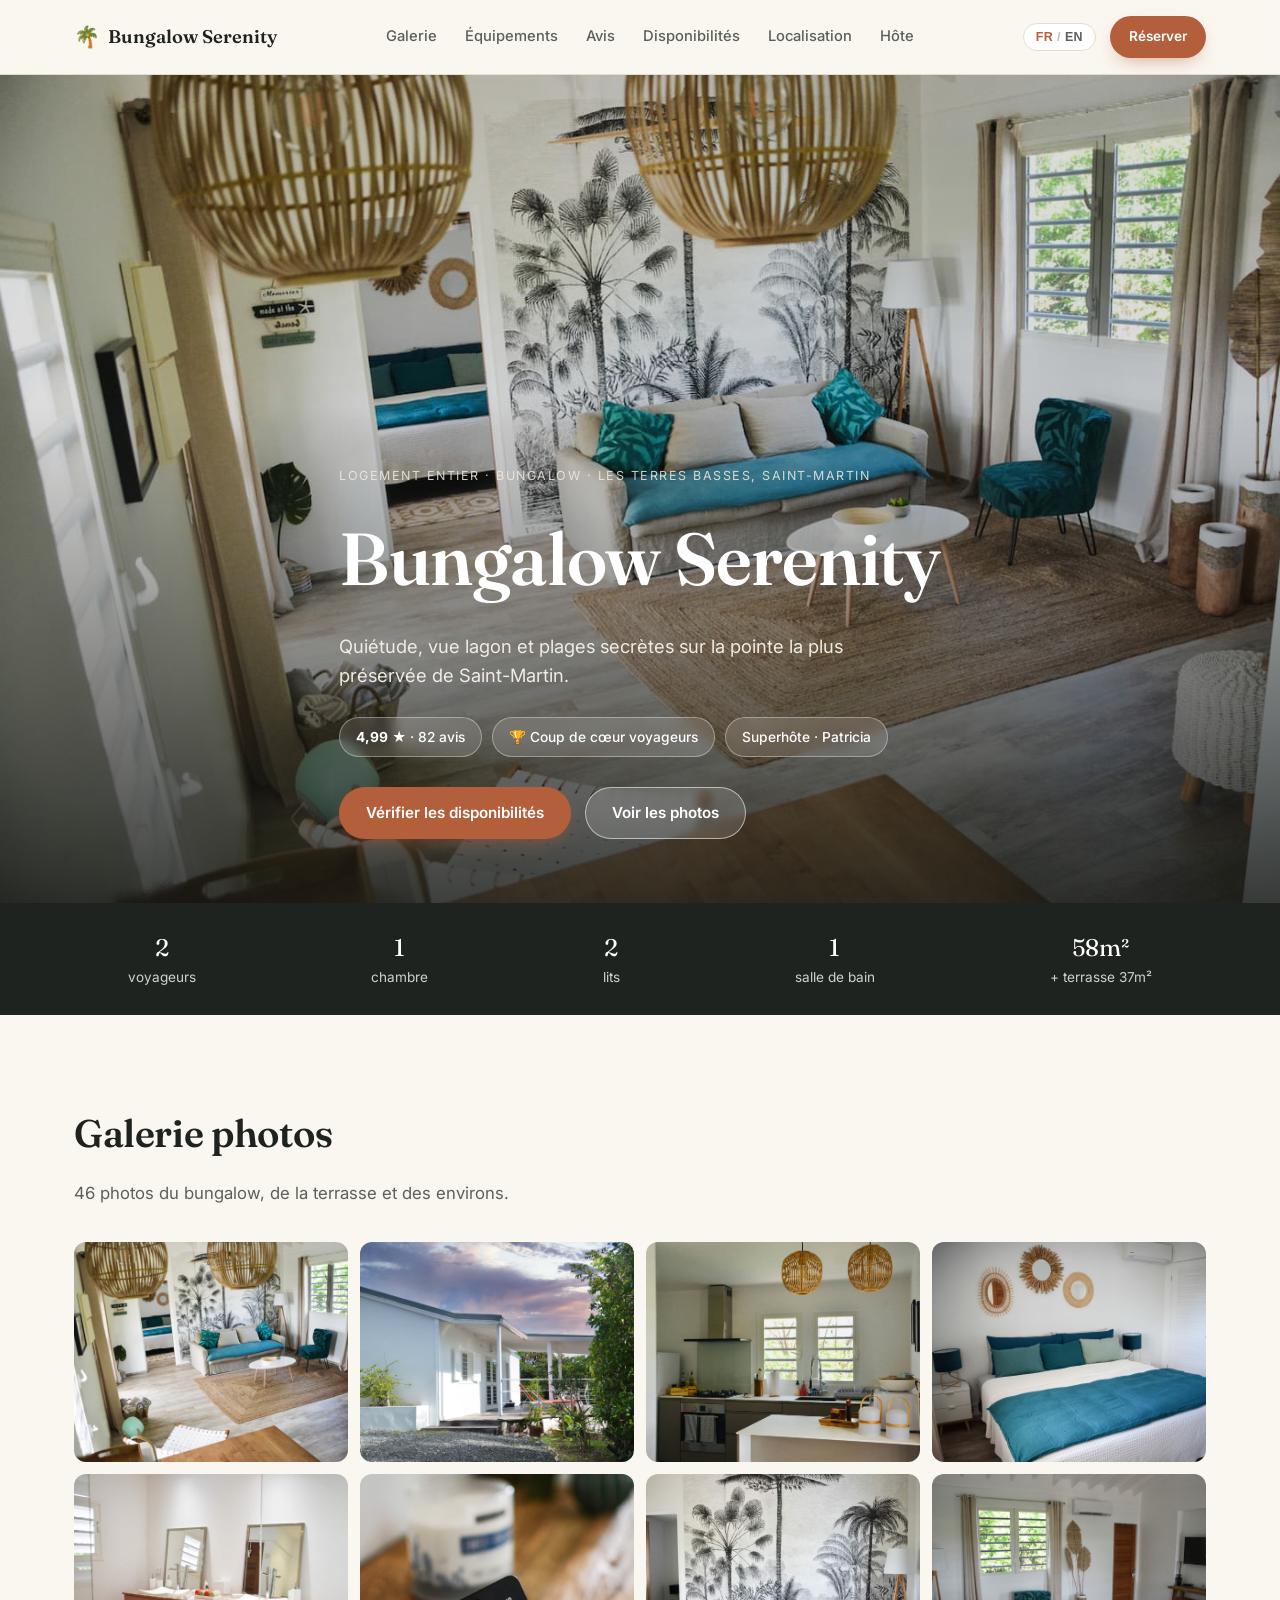
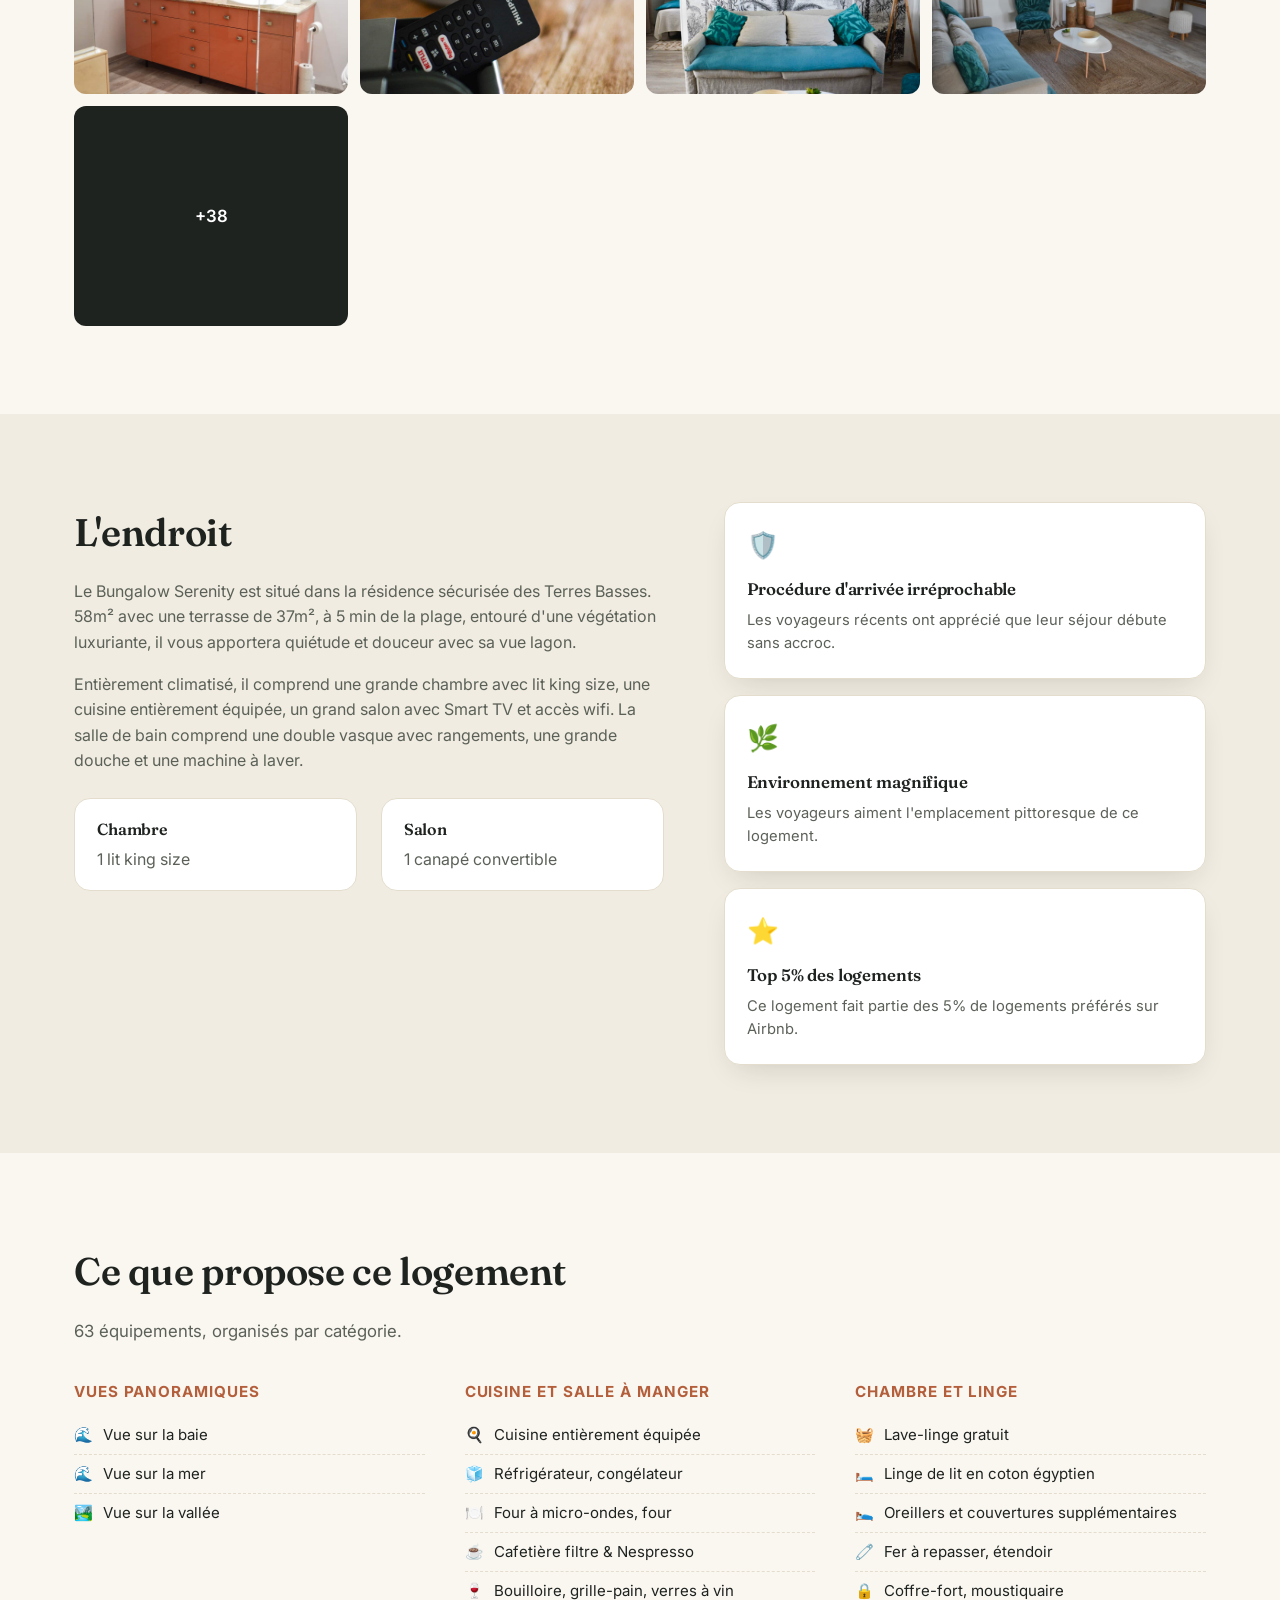
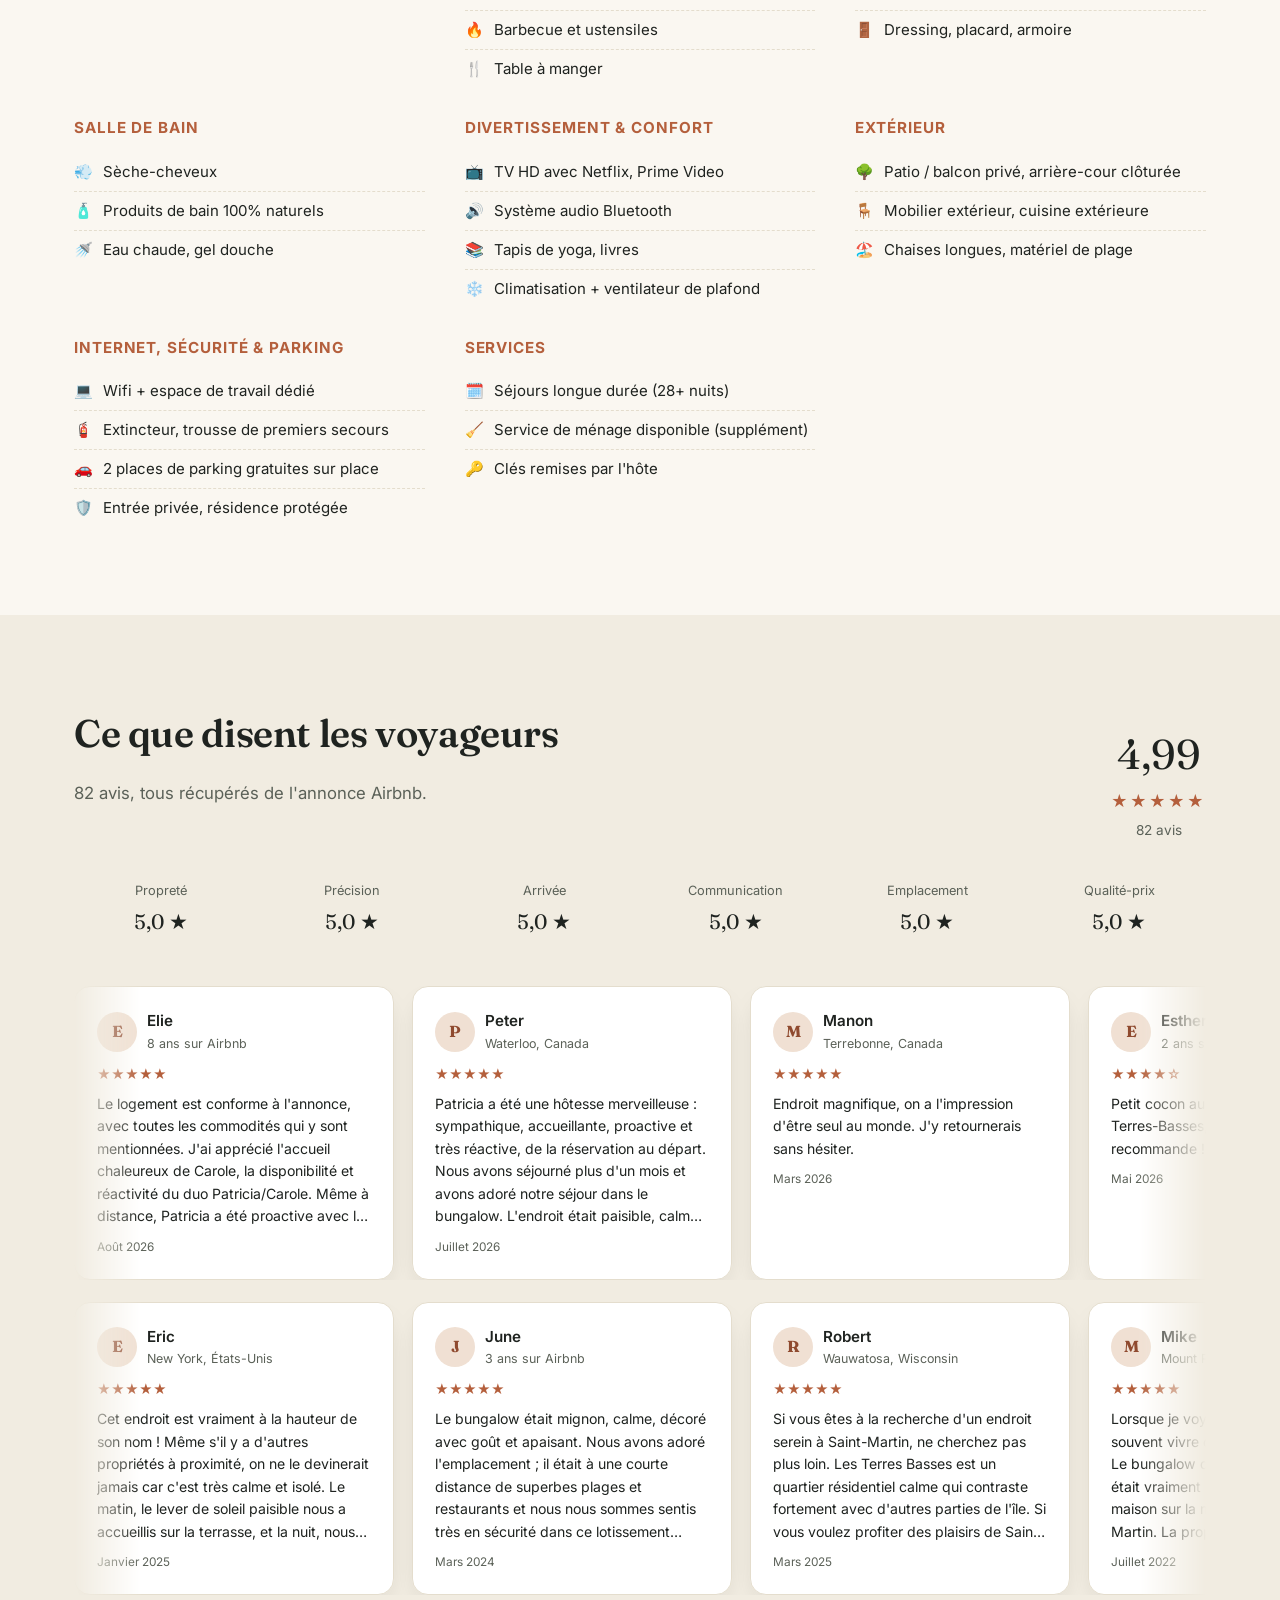
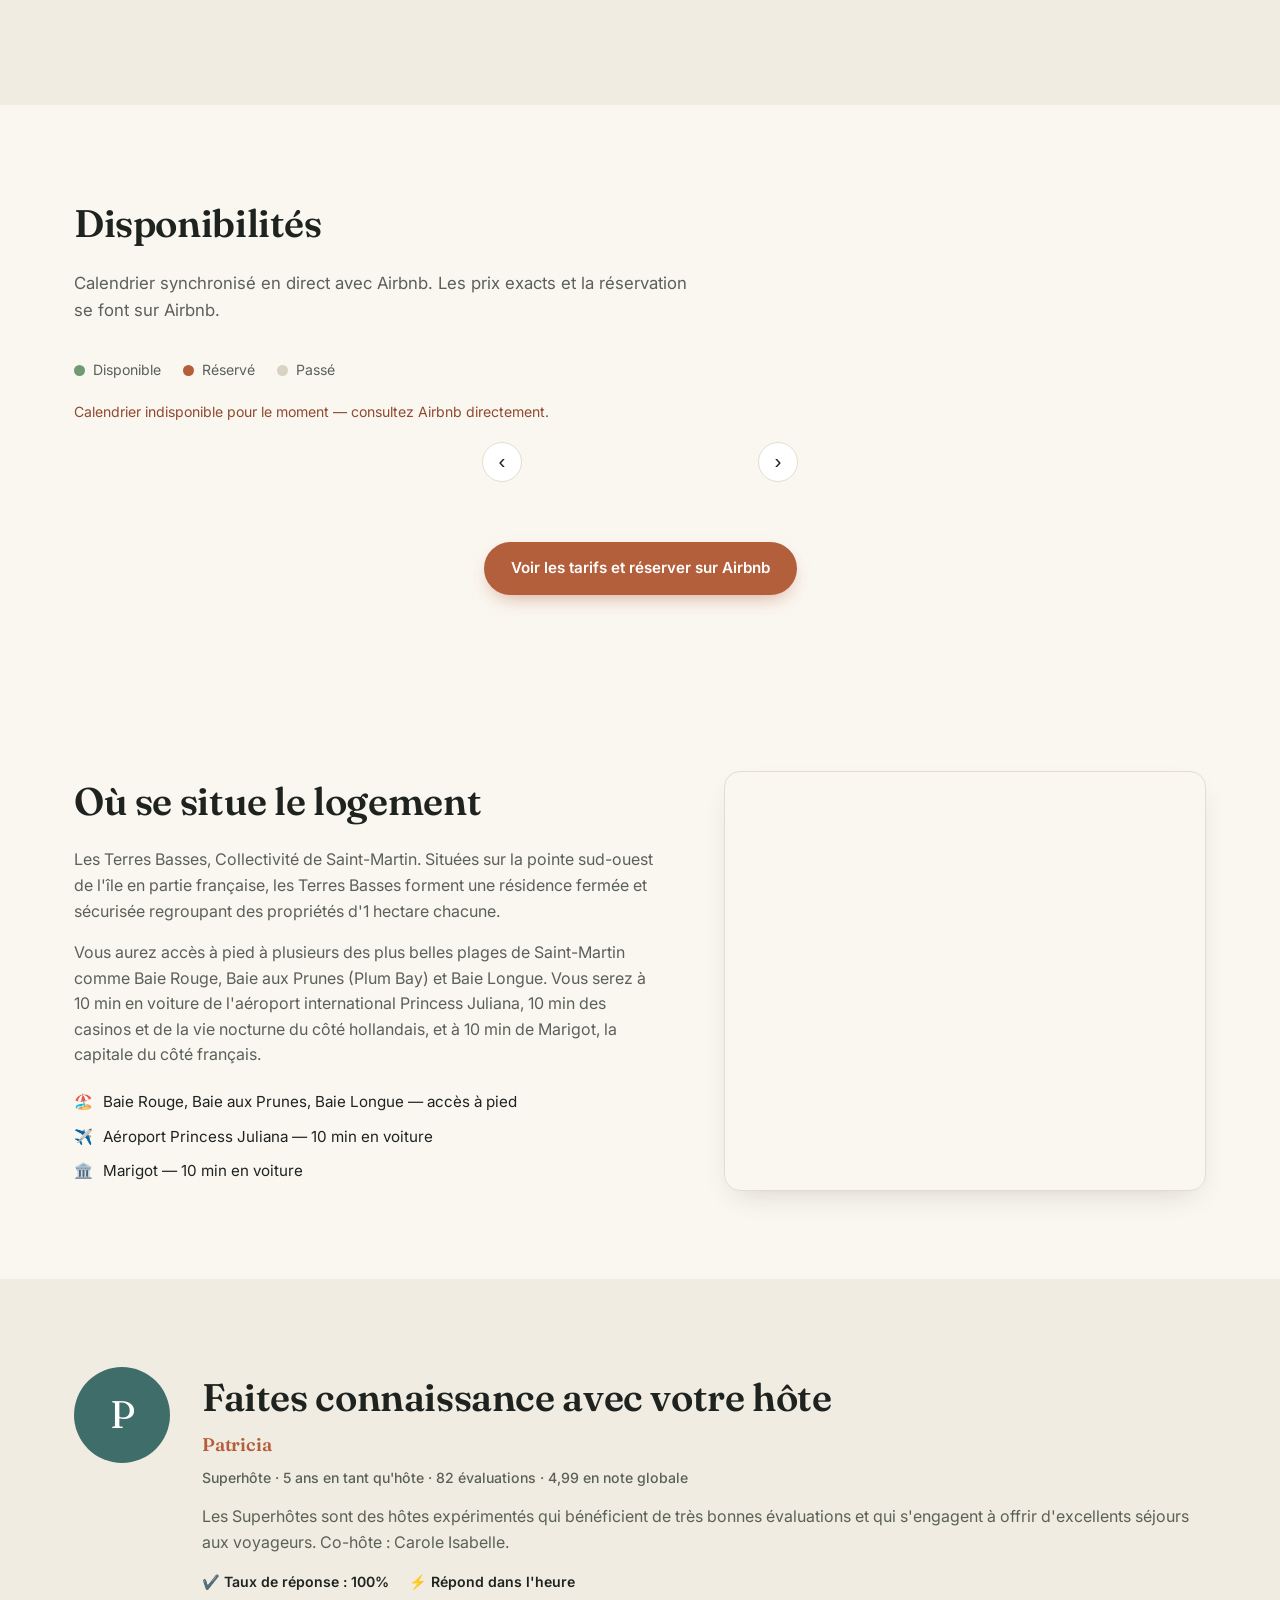
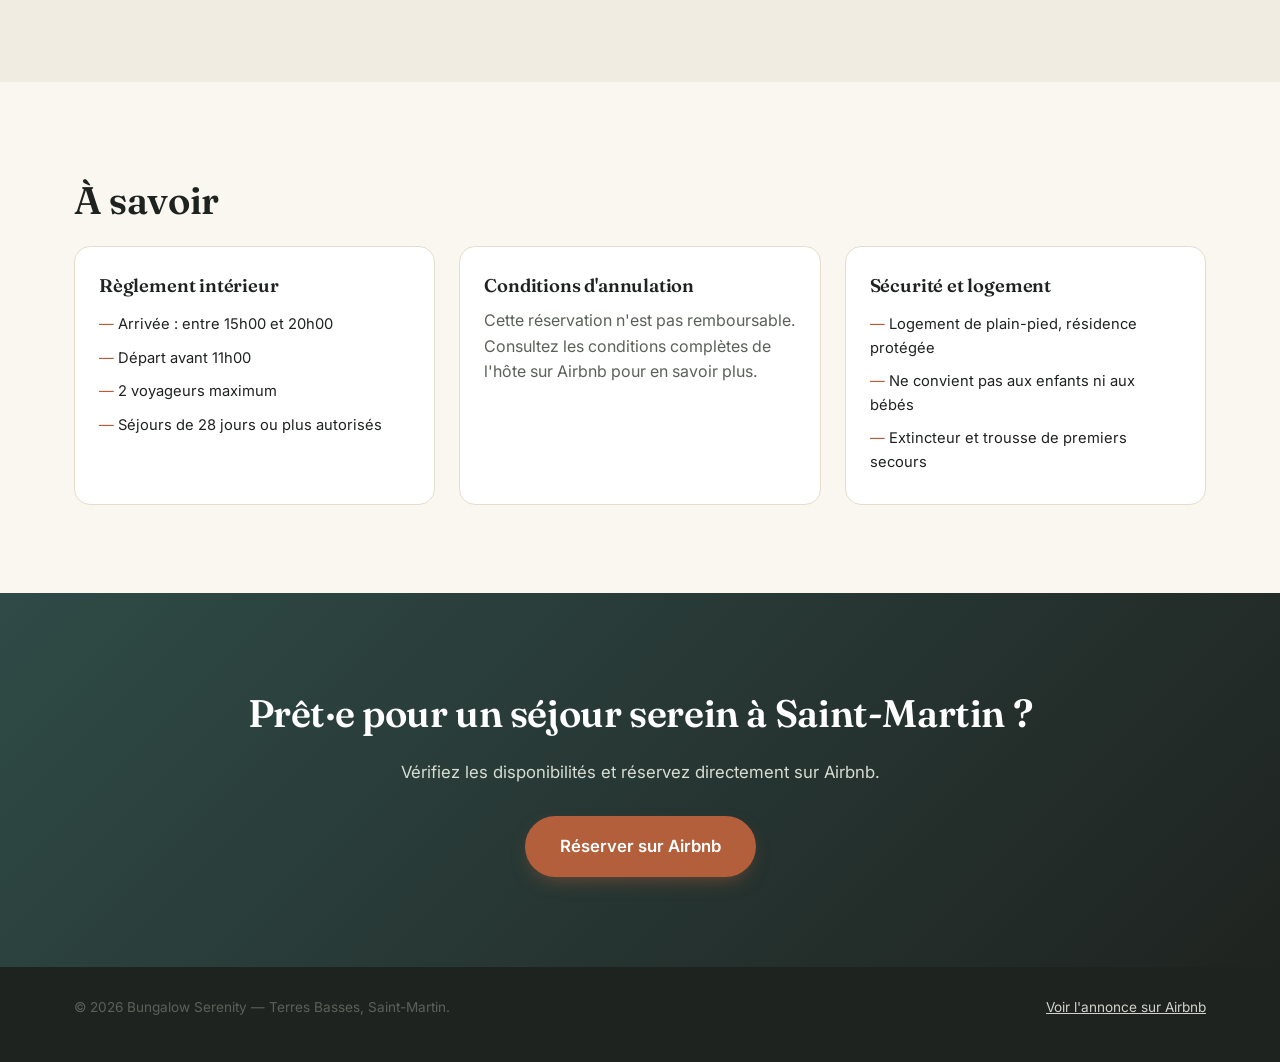
==== index.html @ e5f1e074 "Add files via upload" ====
<!DOCTYPE html>
<html lang="fr">
<head>
<meta charset="UTF-8">
<meta name="viewport" content="width=device-width, initial-scale=1.0">
<title>Bungalow Serenity — Terres Basses, Saint-Martin</title>
<meta name="description" content="Bungalow Serenity : location de vacances à Terres Basses, Saint-Martin. Note 4,99/5 sur 82 avis, Superhôte Airbnb.">
<link rel="icon" href="data:image/svg+xml,<svg xmlns=%22http://www.w3.org/2000/svg%22 viewBox=%220 0 100 100%22><text y=%22.9em%22 font-size=%2290%22>🌴</text></svg>">
<link rel="preconnect" href="https://fonts.googleapis.com">
<link rel="preconnect" href="https://fonts.gstatic.com" crossorigin>
<link href="https://fonts.googleapis.com/css2?family=Fraunces:opsz,wght@9..144,500;9..144,600&family=Inter:wght@400;500;600;700&display=swap" rel="stylesheet">
<link rel="stylesheet" href="https://unpkg.com/leaflet@1.9.4/dist/leaflet.css">
<link rel="stylesheet" href="css/style.css">
</head>
<body>

<header class="site-header" id="top">
  <div class="container header-inner">
    <a href="#top" class="brand">
      <span class="brand-mark">🌴</span>
      <span class="brand-name">Bungalow Serenity</span>
    </a>
    <nav class="main-nav" id="main-nav">
      <a href="#galerie" data-fr="Galerie" data-en="Gallery">Galerie</a>
      <a href="#equipements" data-fr="Équipements" data-en="Amenities">Équipements</a>
      <a href="#avis" data-fr="Avis" data-en="Reviews">Avis</a>
      <a href="#disponibilites" data-fr="Disponibilités" data-en="Availability">Disponibilités</a>
      <a href="#localisation" data-fr="Localisation" data-en="Location">Localisation</a>
      <a href="#hote" data-fr="Hôte" data-en="Host">Hôte</a>
    </nav>
    <div class="header-actions">
      <button id="lang-toggle" class="lang-toggle" aria-label="Switch language" type="button">
        <span class="lang-fr active">FR</span><span class="lang-sep">/</span><span class="lang-en">EN</span>
      </button>
      <a class="btn btn-primary btn-small" id="cta-header" href="#" target="_blank" rel="noopener" data-fr="Réserver" data-en="Book now">Réserver</a>
      <button class="nav-toggle" id="nav-toggle" aria-label="Menu" type="button">
        <span></span><span></span><span></span>
      </button>
    </div>
  </div>
</header>

<main>

  <!-- HERO -->
  <section class="hero">
    <div class="hero-media" id="hero-media"></div>
    <div class="hero-overlay"></div>
    <div class="container hero-content">
      <p class="eyebrow" data-fr="Logement entier · Bungalow · Les Terres Basses, Saint-Martin" data-en="Entire home · Bungalow · Terres Basses, Saint-Martin">Logement entier · Bungalow · Les Terres Basses, Saint-Martin</p>
      <h1 data-fr="Bungalow Serenity" data-en="Bungalow Serenity">Bungalow Serenity</h1>
      <p class="hero-sub" data-fr="Quiétude, vue lagon et plages secrètes sur la pointe la plus préservée de Saint-Martin." data-en="Quiet, lagoon views and secret beaches on the most unspoiled tip of Saint-Martin.">Quiétude, vue lagon et plages secrètes sur la pointe la plus préservée de Saint-Martin.</p>
      <div class="hero-badges">
        <span class="badge"><strong>4,99</strong> ★ <span data-fr="· 82 avis" data-en="· 82 reviews">· 82 avis</span></span>
        <span class="badge" data-fr="🏆 Coup de cœur voyageurs" data-en="🏆 Guest favorite">🏆 Coup de cœur voyageurs</span>
        <span class="badge" data-fr="Superhôte · Patricia" data-en="Superhost · Patricia">Superhôte · Patricia</span>
      </div>
      <div class="hero-cta">
        <a class="btn btn-primary" id="cta-hero" href="#" target="_blank" rel="noopener" data-fr="Vérifier les disponibilités" data-en="Check availability">Vérifier les disponibilités</a>
        <a class="btn btn-ghost" href="#galerie" data-fr="Voir les photos" data-en="View photos">Voir les photos</a>
      </div>
    </div>
  </section>

  <!-- STATS STRIP -->
  <section class="stats-strip">
    <div class="container stats-inner">
      <div class="stat"><span class="stat-num">2</span><span data-fr="voyageurs" data-en="guests">voyageurs</span></div>
      <div class="stat"><span class="stat-num">1</span><span data-fr="chambre" data-en="bedroom">chambre</span></div>
      <div class="stat"><span class="stat-num">2</span><span data-fr="lits" data-en="beds">lits</span></div>
      <div class="stat"><span class="stat-num">1</span><span data-fr="salle de bain" data-en="bathroom">salle de bain</span></div>
      <div class="stat"><span class="stat-num">58m²</span><span data-fr="+ terrasse 37m²" data-en="+ 37m² terrace">+ terrasse 37m²</span></div>
    </div>
  </section>

  <!-- GALLERY -->
  <section class="section" id="galerie">
    <div class="container">
      <h2 data-fr="Galerie photos" data-en="Photo gallery">Galerie photos</h2>
      <p class="section-lead" data-fr="46 photos du bungalow, de la terrasse et des environs." data-en="46 photos of the bungalow, the terrace and the surroundings.">46 photos du bungalow, de la terrasse et des environs.</p>
      <div class="gallery-grid" id="gallery-grid"></div>
    </div>
  </section>

  <!-- DESCRIPTION -->
  <section class="section section-alt" id="description">
    <div class="container two-col">
      <div>
        <h2 data-fr="L'endroit" data-en="The space">L'endroit</h2>
        <p data-fr="Le Bungalow Serenity est situé dans la résidence sécurisée des Terres Basses. 58m² avec une terrasse de 37m², à 5 min de la plage, entouré d'une végétation luxuriante, il vous apportera quiétude et douceur avec sa vue lagon."
           data-en="Bungalow Serenity is located within the secure Terres Basses residence. At 58m² with a 37m² terrace, just 5 minutes from the beach and surrounded by lush greenery, it offers peace and softness with its lagoon view.">
          Le Bungalow Serenity est situé dans la résidence sécurisée des Terres Basses. 58m² avec une terrasse de 37m², à 5 min de la plage, entouré d'une végétation luxuriante, il vous apportera quiétude et douceur avec sa vue lagon.
        </p>
        <p data-fr="Entièrement climatisé, il comprend une grande chambre avec lit king size, une cuisine entièrement équipée, un grand salon avec Smart TV et accès wifi. La salle de bain comprend une double vasque avec rangements, une grande douche et une machine à laver."
           data-en="Fully air-conditioned, it includes a large bedroom with a king-size bed, a fully equipped kitchen, and a large living room with a Smart TV and wifi. The bathroom features a double vanity with storage, a large shower and a washing machine.">
          Entièrement climatisé, il comprend une grande chambre avec lit king size, une cuisine entièrement équipée, un grand salon avec Smart TV et accès wifi. La salle de bain comprend une double vasque avec rangements, une grande douche et une machine à laver.
        </p>
        <div class="sleep-blocks">
          <div class="sleep-block">
            <h3 data-fr="Chambre" data-en="Bedroom">Chambre</h3>
            <p data-fr="1 lit king size" data-en="1 king-size bed">1 lit king size</p>
          </div>
          <div class="sleep-block">
            <h3 data-fr="Salon" data-en="Living room">Salon</h3>
            <p data-fr="1 canapé convertible" data-en="1 sofa bed">1 canapé convertible</p>
          </div>
        </div>
      </div>
      <div class="highlight-cards">
        <div class="highlight-card">
          <span class="hc-icon">🛡️</span>
          <h3 data-fr="Procédure d'arrivée irréprochable" data-en="Flawless check-in">Procédure d'arrivée irréprochable</h3>
          <p data-fr="Les voyageurs récents ont apprécié que leur séjour débute sans accroc." data-en="Recent guests loved starting their stay without a hitch.">Les voyageurs récents ont apprécié que leur séjour débute sans accroc.</p>
        </div>
        <div class="highlight-card">
          <span class="hc-icon">🌿</span>
          <h3 data-fr="Environnement magnifique" data-en="Beautiful surroundings">Environnement magnifique</h3>
          <p data-fr="Les voyageurs aiment l'emplacement pittoresque de ce logement." data-en="Guests love the picturesque location of this home.">Les voyageurs aiment l'emplacement pittoresque de ce logement.</p>
        </div>
        <div class="highlight-card">
          <span class="hc-icon">⭐</span>
          <h3 data-fr="Top 5% des logements" data-en="Top 5% of homes">Top 5% des logements</h3>
          <p data-fr="Ce logement fait partie des 5% de logements préférés sur Airbnb." data-en="This home is in the top 5% of most-loved homes on Airbnb.">Ce logement fait partie des 5% de logements préférés sur Airbnb.</p>
        </div>
      </div>
    </div>
  </section>

  <!-- AMENITIES -->
  <section class="section" id="equipements">
    <div class="container">
      <h2 data-fr="Ce que propose ce logement" data-en="What this place offers">Ce que propose ce logement</h2>
      <p class="section-lead" data-fr="63 équipements, organisés par catégorie." data-en="63 amenities, organized by category.">63 équipements, organisés par catégorie.</p>
      <div class="amenities-grid" id="amenities-grid"></div>
    </div>
  </section>

  <!-- REVIEWS -->
  <section class="section section-alt" id="avis">
    <div class="container">
      <div class="reviews-heading">
        <div>
          <h2><span data-fr="Ce que disent les voyageurs" data-en="What guests are saying">Ce que disent les voyageurs</span></h2>
          <p class="section-lead" data-fr="82 avis, tous récupérés de l'annonce Airbnb." data-en="82 reviews, all pulled from the Airbnb listing.">82 avis, tous récupérés de l'annonce Airbnb.</p>
        </div>
        <div class="rating-summary">
          <span class="rating-big">4,99</span>
          <div class="rating-stars">★★★★★</div>
          <span class="rating-count" data-fr="82 avis" data-en="82 reviews">82 avis</span>
        </div>
      </div>

      <div class="rating-bars" id="rating-bars"></div>

      <div class="reviews-marquee-wrap">
        <div class="reviews-marquee" id="reviews-track-1"></div>
      </div>
      <div class="reviews-marquee-wrap reverse">
        <div class="reviews-marquee" id="reviews-track-2"></div>
      </div>
    </div>
  </section>

  <!-- AVAILABILITY -->
  <section class="section" id="disponibilites">
    <div class="container">
      <h2 data-fr="Disponibilités" data-en="Availability">Disponibilités</h2>
      <p class="section-lead" data-fr="Calendrier synchronisé en direct avec Airbnb. Les prix exacts et la réservation se font sur Airbnb." data-en="Calendar synced live with Airbnb. Exact pricing and booking happen on Airbnb.">Calendrier synchronisé en direct avec Airbnb. Les prix exacts et la réservation se font sur Airbnb.</p>
      <div class="calendar-legend">
        <span><i class="dot dot-free"></i><span data-fr="Disponible" data-en="Available">Disponible</span></span>
        <span><i class="dot dot-busy"></i><span data-fr="Réservé" data-en="Booked">Réservé</span></span>
        <span><i class="dot dot-past"></i><span data-fr="Passé" data-en="Past">Passé</span></span>
      </div>
      <div id="calendar-status" class="calendar-status" data-fr="Chargement du calendrier…" data-en="Loading calendar…">Chargement du calendrier…</div>
      <div class="calendar-nav">
        <button type="button" id="cal-prev" class="cal-nav-btn" aria-label="Previous months">&#8249;</button>
        <span id="cal-range-label" class="cal-range-label"></span>
        <button type="button" id="cal-next" class="cal-nav-btn" aria-label="Next months">&#8250;</button>
      </div>
      <div class="calendar-grid" id="calendar-grid"></div>
      <div class="calendar-cta">
        <a class="btn btn-primary" id="cta-calendar" href="#" target="_blank" rel="noopener" data-fr="Voir les tarifs et réserver sur Airbnb" data-en="See rates and book on Airbnb">Voir les tarifs et réserver sur Airbnb</a>
      </div>
    </div>
  </section>

  <!-- LOCATION -->
  <section class="section" id="localisation">
    <div class="container two-col">
      <div>
        <h2 data-fr="Où se situe le logement" data-en="Where you'll be">Où se situe le logement</h2>
        <p data-fr="Les Terres Basses, Collectivité de Saint-Martin. Situées sur la pointe sud-ouest de l'île en partie française, les Terres Basses forment une résidence fermée et sécurisée regroupant des propriétés d'1 hectare chacune."
           data-en="Terres Basses, Collectivité de Saint-Martin. Located on the south-western tip of the French side of the island, Terres Basses is a gated, secure residential area with properties spanning roughly 1 hectare each.">
          Les Terres Basses, Collectivité de Saint-Martin. Situées sur la pointe sud-ouest de l'île en partie française, les Terres Basses forment une résidence fermée et sécurisée regroupant des propriétés d'1 hectare chacune.
        </p>
        <p data-fr="Vous aurez accès à pied à plusieurs des plus belles plages de Saint-Martin comme Baie Rouge, Baie aux Prunes (Plum Bay) et Baie Longue. Vous serez à 10 min en voiture de l'aéroport international Princess Juliana, 10 min des casinos et de la vie nocturne du côté hollandais, et à 10 min de Marigot, la capitale du côté français."
           data-en="You'll have walking access to several of Saint-Martin's most beautiful beaches, such as Baie Rouge, Baie aux Prunes (Plum Bay) and Baie Longue. You'll be a 10-minute drive from Princess Juliana International Airport, 10 minutes from the casinos and nightlife on the Dutch side, and 10 minutes from Marigot, the capital of the French side.">
          Vous aurez accès à pied à plusieurs des plus belles plages de Saint-Martin comme Baie Rouge, Baie aux Prunes (Plum Bay) et Baie Longue. Vous serez à 10 min en voiture de l'aéroport international Princess Juliana, 10 min des casinos et de la vie nocturne du côté hollandais, et à 10 min de Marigot, la capitale du côté français.
        </p>
        <ul class="location-list">
          <li>🏖️ <span data-fr="Baie Rouge, Baie aux Prunes, Baie Longue — accès à pied" data-en="Baie Rouge, Baie aux Prunes, Baie Longue — walking access">Baie Rouge, Baie aux Prunes, Baie Longue — accès à pied</span></li>
          <li>✈️ <span data-fr="Aéroport Princess Juliana — 10 min en voiture" data-en="Princess Juliana Airport — 10 min drive">Aéroport Princess Juliana — 10 min en voiture</span></li>
          <li>🏛️ <span data-fr="Marigot — 10 min en voiture" data-en="Marigot — 10 min drive">Marigot — 10 min en voiture</span></li>
        </ul>
      </div>
      <div id="map" class="map-box"></div>
    </div>
  </section>

  <!-- HOST -->
  <section class="section section-alt" id="hote">
    <div class="container host-inner">
      <div class="host-avatar">P</div>
      <div>
        <h2 data-fr="Faites connaissance avec votre hôte" data-en="Meet your host">Faites connaissance avec votre hôte</h2>
        <h3>Patricia</h3>
        <p class="host-tags" data-fr="Superhôte · 5 ans en tant qu'hôte · 82 évaluations · 4,99 en note globale" data-en="Superhost · 5 years hosting · 82 reviews · 4.99 overall rating">Superhôte · 5 ans en tant qu'hôte · 82 évaluations · 4,99 en note globale</p>
        <p data-fr="Les Superhôtes sont des hôtes expérimentés qui bénéficient de très bonnes évaluations et qui s'engagent à offrir d'excellents séjours aux voyageurs. Co-hôte : Carole Isabelle."
           data-en="Superhosts are experienced hosts with great reviews who are committed to providing excellent stays for guests. Co-host: Carole Isabelle.">
          Les Superhôtes sont des hôtes expérimentés qui bénéficient de très bonnes évaluations et qui s'engagent à offrir d'excellents séjours aux voyageurs. Co-hôte : Carole Isabelle.
        </p>
        <div class="host-meta">
          <span data-fr="✔️ Taux de réponse : 100%" data-en="✔️ Response rate: 100%">✔️ Taux de réponse : 100%</span>
          <span data-fr="⚡ Répond dans l'heure" data-en="⚡ Responds within an hour">⚡ Répond dans l'heure</span>
        </div>
      </div>
    </div>
  </section>

  <!-- GOOD TO KNOW -->
  <section class="section" id="infos">
    <div class="container">
      <h2 data-fr="À savoir" data-en="Good to know">À savoir</h2>
      <div class="info-grid">
        <div class="info-card">
          <h3 data-fr="Règlement intérieur" data-en="House rules">Règlement intérieur</h3>
          <ul>
            <li data-fr="Arrivée : entre 15h00 et 20h00" data-en="Check-in: between 3:00 PM and 8:00 PM">Arrivée : entre 15h00 et 20h00</li>
            <li data-fr="Départ avant 11h00" data-en="Checkout before 11:00 AM">Départ avant 11h00</li>
            <li data-fr="2 voyageurs maximum" data-en="2 guests maximum">2 voyageurs maximum</li>
            <li data-fr="Séjours de 28 jours ou plus autorisés" data-en="Stays of 28+ nights allowed">Séjours de 28 jours ou plus autorisés</li>
          </ul>
        </div>
        <div class="info-card">
          <h3 data-fr="Conditions d'annulation" data-en="Cancellation policy">Conditions d'annulation</h3>
          <p data-fr="Cette réservation n'est pas remboursable. Consultez les conditions complètes de l'hôte sur Airbnb pour en savoir plus." data-en="This reservation is non-refundable. Check the host's full policy on Airbnb for details.">Cette réservation n'est pas remboursable. Consultez les conditions complètes de l'hôte sur Airbnb pour en savoir plus.</p>
        </div>
        <div class="info-card">
          <h3 data-fr="Sécurité et logement" data-en="Safety & property">Sécurité et logement</h3>
          <ul>
            <li data-fr="Logement de plain-pied, résidence protégée" data-en="Ground-floor home, gated residence">Logement de plain-pied, résidence protégée</li>
            <li data-fr="Ne convient pas aux enfants ni aux bébés" data-en="Not suitable for children or infants">Ne convient pas aux enfants ni aux bébés</li>
            <li data-fr="Extincteur et trousse de premiers secours" data-en="Fire extinguisher and first aid kit">Extincteur et trousse de premiers secours</li>
          </ul>
        </div>
      </div>
    </div>
  </section>

  <!-- FINAL CTA -->
  <section class="final-cta">
    <div class="container final-cta-inner">
      <h2 data-fr="Prêt·e pour un séjour serein à Saint-Martin ?" data-en="Ready for a serene stay in Saint-Martin?">Prêt·e pour un séjour serein à Saint-Martin ?</h2>
      <p data-fr="Vérifiez les disponibilités et réservez directement sur Airbnb." data-en="Check availability and book directly on Airbnb.">Vérifiez les disponibilités et réservez directement sur Airbnb.</p>
      <a class="btn btn-primary btn-large" id="cta-final" href="#" target="_blank" rel="noopener" data-fr="Réserver sur Airbnb" data-en="Book on Airbnb">Réserver sur Airbnb</a>
    </div>
  </section>

</main>

<footer class="site-footer">
  <div class="container footer-inner">
    <p>&copy; <span id="year"></span> Bungalow Serenity — Terres Basses, Saint-Martin.</p>
    <a href="#" id="cta-footer" target="_blank" rel="noopener" data-fr="Voir l'annonce sur Airbnb" data-en="View listing on Airbnb">Voir l'annonce sur Airbnb</a>
  </div>
</footer>

<!-- LIGHTBOX -->
<div class="lightbox" id="lightbox">
  <button class="lightbox-close" id="lightbox-close" aria-label="Close">&times;</button>
  <button class="lightbox-nav prev" id="lightbox-prev" aria-label="Previous">&#8249;</button>
  <img src="" alt="" id="lightbox-img">
  <button class="lightbox-nav next" id="lightbox-next" aria-label="Next">&#8250;</button>
  <div class="lightbox-count" id="lightbox-count"></div>
</div>

<script src="https://unpkg.com/leaflet@1.9.4/dist/leaflet.js"></script>
<script src="js/reviews.js"></script>
<script src="js/script.js"></script>
<script src="js/availability.js"></script>
</body>
</html>
---- css/style.css ----
:root {
  --ink: #1f2320;
  --ink-soft: #5b6158;
  --paper: #faf7f1;
  --paper-alt: #f1ece1;
  --line: #e4ddcd;
  --accent: #b45f3c;
  --accent-dark: #8f4a2f;
  --accent-soft: #f0e0d3;
  --lagoon: #3f6e6a;
  --star: #b45f3c;
  --radius: 16px;
  --shadow: 0 12px 30px -12px rgba(31, 35, 32, 0.18);
  --font-display: "Fraunces", Georgia, serif;
  --font-body: "Inter", -apple-system, BlinkMacSystemFont, sans-serif;
}

* { box-sizing: border-box; }
html { scroll-behavior: smooth; }
body {
  margin: 0;
  font-family: var(--font-body);
  color: var(--ink);
  background: var(--paper);
  line-height: 1.6;
  -webkit-font-smoothing: antialiased;
}
img { max-width: 100%; display: block; }
a { color: inherit; text-decoration: none; }
h1, h2, h3 { font-family: var(--font-display); font-weight: 600; margin: 0 0 0.4em; letter-spacing: -0.01em; }
h2 { font-size: clamp(1.7rem, 3vw, 2.4rem); }
h3 { font-size: 1.15rem; }
p { margin: 0 0 1em; color: var(--ink-soft); }
ul { padding: 0; margin: 0; list-style: none; }

.container { max-width: 1180px; margin: 0 auto; padding: 0 24px; }
.section { padding: 88px 0; }
.section-alt { background: var(--paper-alt); }
.section-lead { font-size: 1.05rem; margin-bottom: 2.2rem; max-width: 620px; }

.btn {
  display: inline-flex; align-items: center; justify-content: center;
  padding: 13px 26px; border-radius: 999px; font-weight: 600; font-size: 0.95rem;
  border: 1px solid transparent; cursor: pointer; transition: transform 0.15s ease, box-shadow 0.15s ease, background 0.15s ease;
  white-space: nowrap;
}
.btn-primary { background: var(--accent); color: #fff; box-shadow: 0 8px 20px -8px rgba(180, 95, 60, 0.6); }
.btn-primary:hover { background: var(--accent-dark); transform: translateY(-1px); }
.btn-ghost { background: rgba(255,255,255,0.15); color: #fff; border-color: rgba(255,255,255,0.55); backdrop-filter: blur(4px); }
.btn-ghost:hover { background: rgba(255,255,255,0.28); }
.btn-small { padding: 9px 18px; font-size: 0.85rem; }
.btn-large { padding: 16px 34px; font-size: 1.05rem; }

/* HEADER */
.site-header {
  position: sticky; top: 0; z-index: 60;
  background: rgba(250, 247, 241, 0.9); backdrop-filter: blur(10px);
  border-bottom: 1px solid var(--line);
}
.header-inner { display: flex; align-items: center; justify-content: space-between; height: 74px; }
.brand { display: flex; align-items: center; gap: 8px; font-family: var(--font-display); font-weight: 600; font-size: 1.15rem; }
.brand-mark { font-size: 1.3rem; }
.main-nav { display: flex; gap: 28px; }
.main-nav a { font-size: 0.92rem; font-weight: 500; color: var(--ink-soft); }
.main-nav a:hover { color: var(--accent); }
.header-actions { display: flex; align-items: center; gap: 14px; }
.lang-toggle {
  border: 1px solid var(--line); background: #fff; border-radius: 999px; padding: 6px 12px;
  font-size: 0.78rem; font-weight: 700; letter-spacing: 0.03em; cursor: pointer; color: var(--ink-soft);
  display: flex; gap: 4px; align-items: center;
}
.lang-toggle .active { color: var(--accent); }
.lang-sep { opacity: 0.4; }
.nav-toggle { display: none; flex-direction: column; gap: 4px; background: none; border: none; cursor: pointer; padding: 6px; }
.nav-toggle span { width: 22px; height: 2px; background: var(--ink); display: block; }

/* HERO */
.hero { position: relative; min-height: 92vh; display: flex; align-items: flex-end; color: #fff; overflow: hidden; }
.hero-media { position: absolute; inset: 0; background-size: cover; background-position: center; transition: opacity 1.2s ease; }
.hero-overlay { position: absolute; inset: 0; background: linear-gradient(180deg, rgba(20,22,18,0.15) 0%, rgba(20,22,18,0.15) 40%, rgba(20,22,18,0.82) 100%); }
.hero-content { position: relative; z-index: 2; padding-bottom: 64px; }
.eyebrow { text-transform: uppercase; letter-spacing: 0.12em; font-size: 0.78rem; color: #f1ece1; opacity: 0.85; margin-bottom: 14px; }
.hero h1 { font-size: clamp(2.6rem, 6vw, 4.6rem); color: #fff; margin-bottom: 14px; }
.hero-sub { font-size: 1.15rem; color: #f1ece1; max-width: 540px; margin-bottom: 26px; }
.hero-badges { display: flex; gap: 10px; flex-wrap: wrap; margin-bottom: 30px; }
.badge {
  background: rgba(255,255,255,0.14); border: 1px solid rgba(255,255,255,0.35); backdrop-filter: blur(6px);
  padding: 8px 16px; border-radius: 999px; font-size: 0.86rem; font-weight: 500;
}
.hero-cta { display: flex; gap: 14px; flex-wrap: wrap; }

/* STATS STRIP */
.stats-strip { background: var(--ink); color: #fff; }
.stats-inner { display: flex; justify-content: space-around; padding: 26px 0; flex-wrap: wrap; gap: 18px; }
.stat { display: flex; flex-direction: column; align-items: center; font-size: 0.85rem; color: #cfd3c9; text-align: center; }
.stat-num { font-family: var(--font-display); font-size: 1.5rem; color: #fff; }

/* TWO COL */
.two-col { display: grid; grid-template-columns: 1.1fr 0.9fr; gap: 60px; align-items: start; }
@media (max-width: 900px) { .two-col { grid-template-columns: 1fr; } }

/* GALLERY */
.gallery-grid {
  display: grid; grid-template-columns: repeat(4, 1fr); gap: 12px;
}
.gallery-grid img {
  width: 100%; height: 220px; object-fit: cover; border-radius: 12px; cursor: pointer;
  transition: transform 0.25s ease, filter 0.25s ease;
}
.gallery-grid img:hover { transform: scale(1.02); filter: brightness(1.05); }
.gallery-grid .g-more {
  width: 100%; height: 220px; border-radius: 12px; background: var(--ink); color: #fff;
  display: flex; align-items: center; justify-content: center; font-weight: 600; cursor: pointer; font-size: 1.05rem;
}
@media (max-width: 900px) { .gallery-grid { grid-template-columns: repeat(2, 1fr); } .gallery-grid img, .gallery-grid .g-more { height: 160px; } }
.gallery-hidden { display: none !important; }

/* SLEEP BLOCKS */
.sleep-blocks { display: flex; gap: 24px; margin-top: 1.5rem; }
.sleep-block { background: #fff; border: 1px solid var(--line); border-radius: var(--radius); padding: 18px 22px; flex: 1; }
.sleep-block h3 { margin-bottom: 4px; font-size: 1rem; }
.sleep-block p { margin: 0; }

/* HIGHLIGHT CARDS */
.highlight-cards { display: flex; flex-direction: column; gap: 16px; }
.highlight-card { background: #fff; border: 1px solid var(--line); border-radius: var(--radius); padding: 22px; box-shadow: var(--shadow); }
.hc-icon { font-size: 1.6rem; }
.highlight-card h3 { margin: 10px 0 6px; font-size: 1.05rem; }
.highlight-card p { margin: 0; font-size: 0.92rem; }

/* AMENITIES */
.amenities-grid { display: grid; grid-template-columns: repeat(3, 1fr); gap: 28px 40px; }
@media (max-width: 900px) { .amenities-grid { grid-template-columns: repeat(2, 1fr); } }
@media (max-width: 600px) { .amenities-grid { grid-template-columns: 1fr; } }
.amenity-cat h3 { font-size: 0.95rem; text-transform: uppercase; letter-spacing: 0.06em; color: var(--accent); font-family: var(--font-body); font-weight: 700; margin-bottom: 12px; }
.amenity-cat ul li { padding: 7px 0; border-bottom: 1px dashed var(--line); font-size: 0.94rem; color: var(--ink); display: flex; gap: 10px; }
.amenity-cat ul li:last-child { border-bottom: none; }
.amenity-cat ul li .a-ico { flex-shrink: 0; }

/* REVIEWS */
.reviews-heading { display: flex; justify-content: space-between; align-items: flex-end; flex-wrap: wrap; gap: 20px; margin-bottom: 8px; }
.rating-summary { text-align: center; }
.rating-big { font-family: var(--font-display); font-size: 2.6rem; display: block; }
.rating-stars { color: var(--star); letter-spacing: 2px; margin: 2px 0; }
.rating-count { font-size: 0.85rem; color: var(--ink-soft); }

.rating-bars { display: grid; grid-template-columns: repeat(6, 1fr); gap: 18px; margin: 2.4rem 0 3rem; }
@media (max-width: 900px) { .rating-bars { grid-template-columns: repeat(3, 1fr); } }
@media (max-width: 560px) { .rating-bars { grid-template-columns: repeat(2, 1fr); } }
.rb-item { text-align: center; }
.rb-label { font-size: 0.8rem; color: var(--ink-soft); display: block; margin-bottom: 4px; }
.rb-score { font-family: var(--font-display); font-size: 1.3rem; }

.reviews-marquee-wrap { overflow: hidden; margin-bottom: 22px; -webkit-mask-image: linear-gradient(90deg, transparent, #000 6%, #000 94%, transparent); mask-image: linear-gradient(90deg, transparent, #000 6%, #000 94%, transparent); }
.reviews-marquee { display: flex; gap: 18px; width: max-content; animation: scroll-left 130s linear infinite; }
.reviews-marquee-wrap.reverse .reviews-marquee { animation: scroll-right 150s linear infinite; }
.reviews-marquee-wrap:hover .reviews-marquee { animation-play-state: paused; }
@keyframes scroll-left { from { transform: translateX(0); } to { transform: translateX(-50%); } }
@keyframes scroll-right { from { transform: translateX(-50%); } to { transform: translateX(0); } }

.review-card {
  background: #fff; border: 1px solid var(--line); border-radius: var(--radius); padding: 22px;
  width: 320px; flex-shrink: 0; box-shadow: var(--shadow); cursor: pointer;
}
.review-card .rc-top { display: flex; align-items: center; gap: 10px; margin-bottom: 10px; }
.review-card .rc-avatar {
  width: 40px; height: 40px; border-radius: 50%; background: var(--accent-soft); color: var(--accent-dark);
  display: flex; align-items: center; justify-content: center; font-weight: 700; font-family: var(--font-display); flex-shrink: 0;
}
.review-card .rc-name { font-weight: 600; font-size: 0.95rem; }
.review-card .rc-meta { font-size: 0.78rem; color: var(--ink-soft); }
.review-card .rc-stars { color: var(--star); font-size: 0.82rem; margin-bottom: 8px; }
.review-card .rc-text {
  font-size: 0.88rem; color: var(--ink); margin: 0;
  display: -webkit-box; -webkit-line-clamp: 6; -webkit-box-orient: vertical; overflow: hidden;
  white-space: pre-line;
}
.review-card.expanded .rc-text { -webkit-line-clamp: unset; overflow: visible; }
.review-card .rc-date { font-size: 0.74rem; color: var(--ink-soft); margin-top: 10px; display: block; }

/* AVAILABILITY CALENDAR */
.calendar-legend { display: flex; gap: 22px; margin-bottom: 20px; flex-wrap: wrap; font-size: 0.88rem; color: var(--ink-soft); }
.calendar-legend span { display: inline-flex; align-items: center; gap: 8px; }
.dot { width: 11px; height: 11px; border-radius: 50%; display: inline-block; }
.dot-free { background: #6f9a72; }
.dot-busy { background: var(--accent); }
.dot-past { background: #d8d2c2; }
.calendar-status { font-size: 0.88rem; color: var(--ink-soft); margin-bottom: 18px; }
.calendar-status.is-error { color: var(--accent-dark); }
.calendar-nav { display: flex; align-items: center; justify-content: center; gap: 18px; margin-bottom: 22px; }
.cal-nav-btn {
  width: 40px; height: 40px; border-radius: 50%; border: 1px solid var(--line); background: #fff;
  color: var(--ink); font-size: 1.3rem; line-height: 1; cursor: pointer; display: flex; align-items: center; justify-content: center;
  transition: background 0.15s ease, border-color 0.15s ease;
}
.cal-nav-btn:hover { background: var(--accent-soft); border-color: var(--accent); }
.cal-nav-btn:disabled { opacity: 0.35; cursor: not-allowed; }
.cal-nav-btn:disabled:hover { background: #fff; border-color: var(--line); }
.cal-range-label { font-weight: 600; font-size: 0.95rem; min-width: 200px; text-align: center; text-transform: capitalize; }
.calendar-grid { display: grid; grid-template-columns: repeat(3, 1fr); gap: 24px; margin-bottom: 2.4rem; }
@media (max-width: 900px) { .calendar-grid { grid-template-columns: repeat(2, 1fr); } }
@media (max-width: 600px) { .calendar-grid { grid-template-columns: 1fr; } }
.cal-month { background: #fff; border: 1px solid var(--line); border-radius: var(--radius); padding: 18px; }
.cal-month h4 { font-family: var(--font-body); font-weight: 700; font-size: 0.95rem; margin: 0 0 12px; text-align: center; text-transform: capitalize; }
.cal-days { display: grid; grid-template-columns: repeat(7, 1fr); gap: 4px; }
.cal-dow { font-size: 0.68rem; text-align: center; color: var(--ink-soft); font-weight: 600; }
.cal-day { aspect-ratio: 1; display: flex; align-items: center; justify-content: center; font-size: 0.72rem; border-radius: 6px; }
.cal-day.free { background: rgba(111, 154, 114, 0.16); color: #3f5c41; }
.cal-day.busy { background: rgba(180, 95, 60, 0.16); color: var(--accent-dark); text-decoration: line-through; opacity: 0.75; }
.cal-day.past { color: #c9c2ae; }
.cal-day.empty { visibility: hidden; }
.calendar-cta { text-align: center; }

/* MAP */
.map-box { width: 100%; height: 420px; border-radius: var(--radius); overflow: hidden; border: 1px solid var(--line); box-shadow: var(--shadow); }
.location-list { margin-top: 1.4rem; display: flex; flex-direction: column; gap: 10px; }
.location-list li { font-size: 0.95rem; color: var(--ink); display: flex; gap: 10px; align-items: baseline; }

/* HOST */
.host-inner { display: flex; gap: 32px; align-items: flex-start; }
.host-avatar {
  width: 96px; height: 96px; border-radius: 50%; background: var(--lagoon); color: #fff;
  display: flex; align-items: center; justify-content: center; font-family: var(--font-display); font-size: 2.4rem; flex-shrink: 0;
}
.host-inner h2 { margin-bottom: 2px; }
.host-inner h3 { color: var(--accent); margin-bottom: 8px; }
.host-tags { font-size: 0.88rem; font-weight: 500; margin-bottom: 14px; }
.host-meta { display: flex; gap: 20px; font-size: 0.88rem; font-weight: 600; flex-wrap: wrap; }
@media (max-width: 700px) { .host-inner { flex-direction: column; align-items: center; text-align: center; } }

/* INFO GRID */
.info-grid { display: grid; grid-template-columns: repeat(3, 1fr); gap: 24px; }
@media (max-width: 900px) { .info-grid { grid-template-columns: 1fr; } }
.info-card { background: #fff; border: 1px solid var(--line); border-radius: var(--radius); padding: 24px; }
.info-card ul li { padding: 5px 0; font-size: 0.92rem; }
.info-card ul li::before { content: "— "; color: var(--accent); }

/* FINAL CTA */
.final-cta { background: linear-gradient(135deg, #2f4b47, #1f2320); color: #fff; padding: 90px 0; text-align: center; }
.final-cta h2 { color: #fff; }
.final-cta p { color: #d8ddd3; margin-bottom: 30px; font-size: 1.05rem; }

/* FOOTER */
.site-footer { background: var(--ink); color: #cfd3c9; padding: 30px 0; }
.footer-inner { display: flex; justify-content: space-between; flex-wrap: wrap; gap: 10px; font-size: 0.85rem; }
.footer-inner a { text-decoration: underline; }
.footer-inner a:hover { color: #fff; }

/* LIGHTBOX */
.lightbox {
  position: fixed; inset: 0; background: rgba(10,10,8,0.94); z-index: 200;
  display: none; align-items: center; justify-content: center;
}
.lightbox.open { display: flex; }
.lightbox img { max-width: 88vw; max-height: 84vh; border-radius: 8px; }
.lightbox-close { position: absolute; top: 22px; right: 28px; background: none; border: none; color: #fff; font-size: 2.2rem; cursor: pointer; line-height: 1; }
.lightbox-nav { position: absolute; top: 50%; transform: translateY(-50%); background: rgba(255,255,255,0.12); border: none; color: #fff; font-size: 2.4rem; width: 54px; height: 54px; border-radius: 50%; cursor: pointer; }
.lightbox-nav:hover { background: rgba(255,255,255,0.24); }
.lightbox-nav.prev { left: 20px; }
.lightbox-nav.next { right: 20px; }
.lightbox-count { position: absolute; bottom: 24px; color: #cfd3c9; font-size: 0.9rem; }

/* RESPONSIVE NAV */
@media (max-width: 860px) {
  .main-nav { position: fixed; top: 74px; left: 0; right: 0; background: var(--paper); flex-direction: column; padding: 16px 24px; gap: 14px; border-bottom: 1px solid var(--line); transform: translateY(-110%); transition: transform 0.25s ease; }
  .main-nav.open { transform: translateY(0); }
  .nav-toggle { display: flex; }
  #cta-header { display: none; }
}

/* LANG VISIBILITY (JS toggles textContent, this is a fallback no-op) */
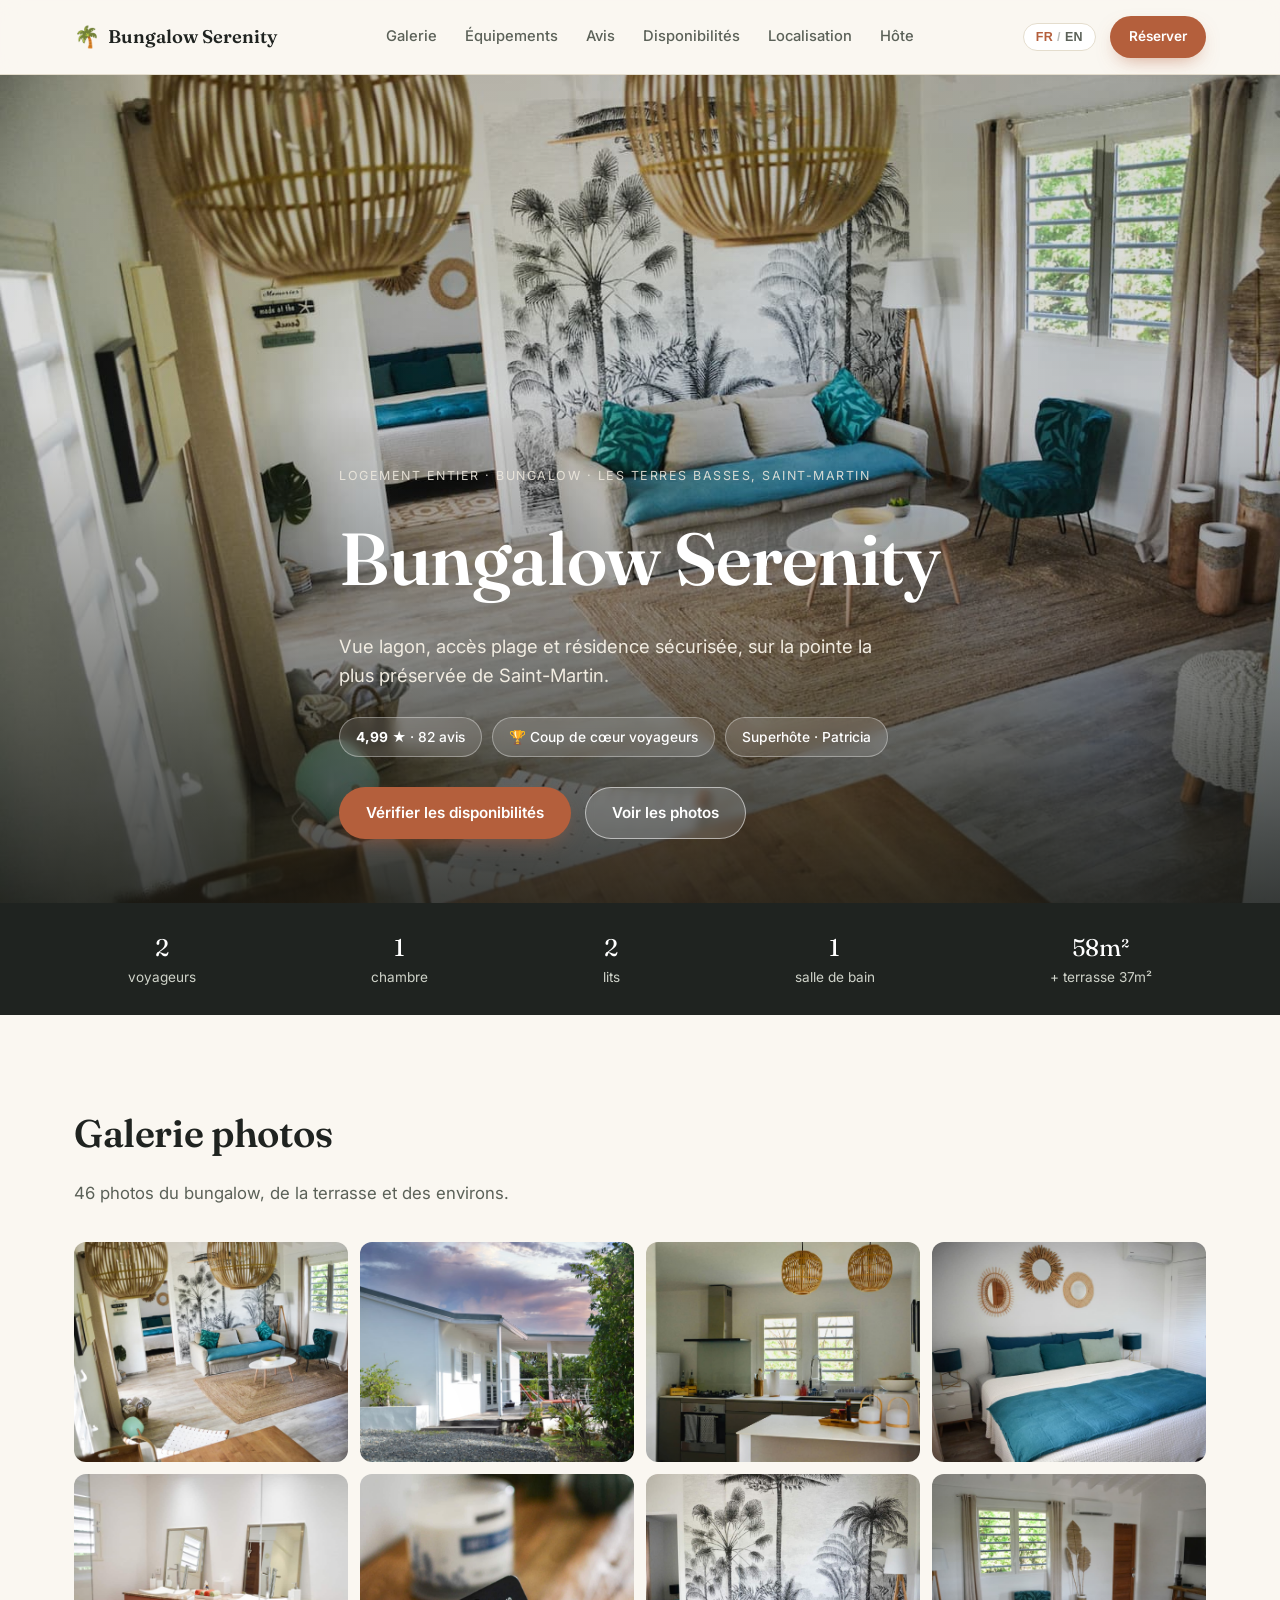
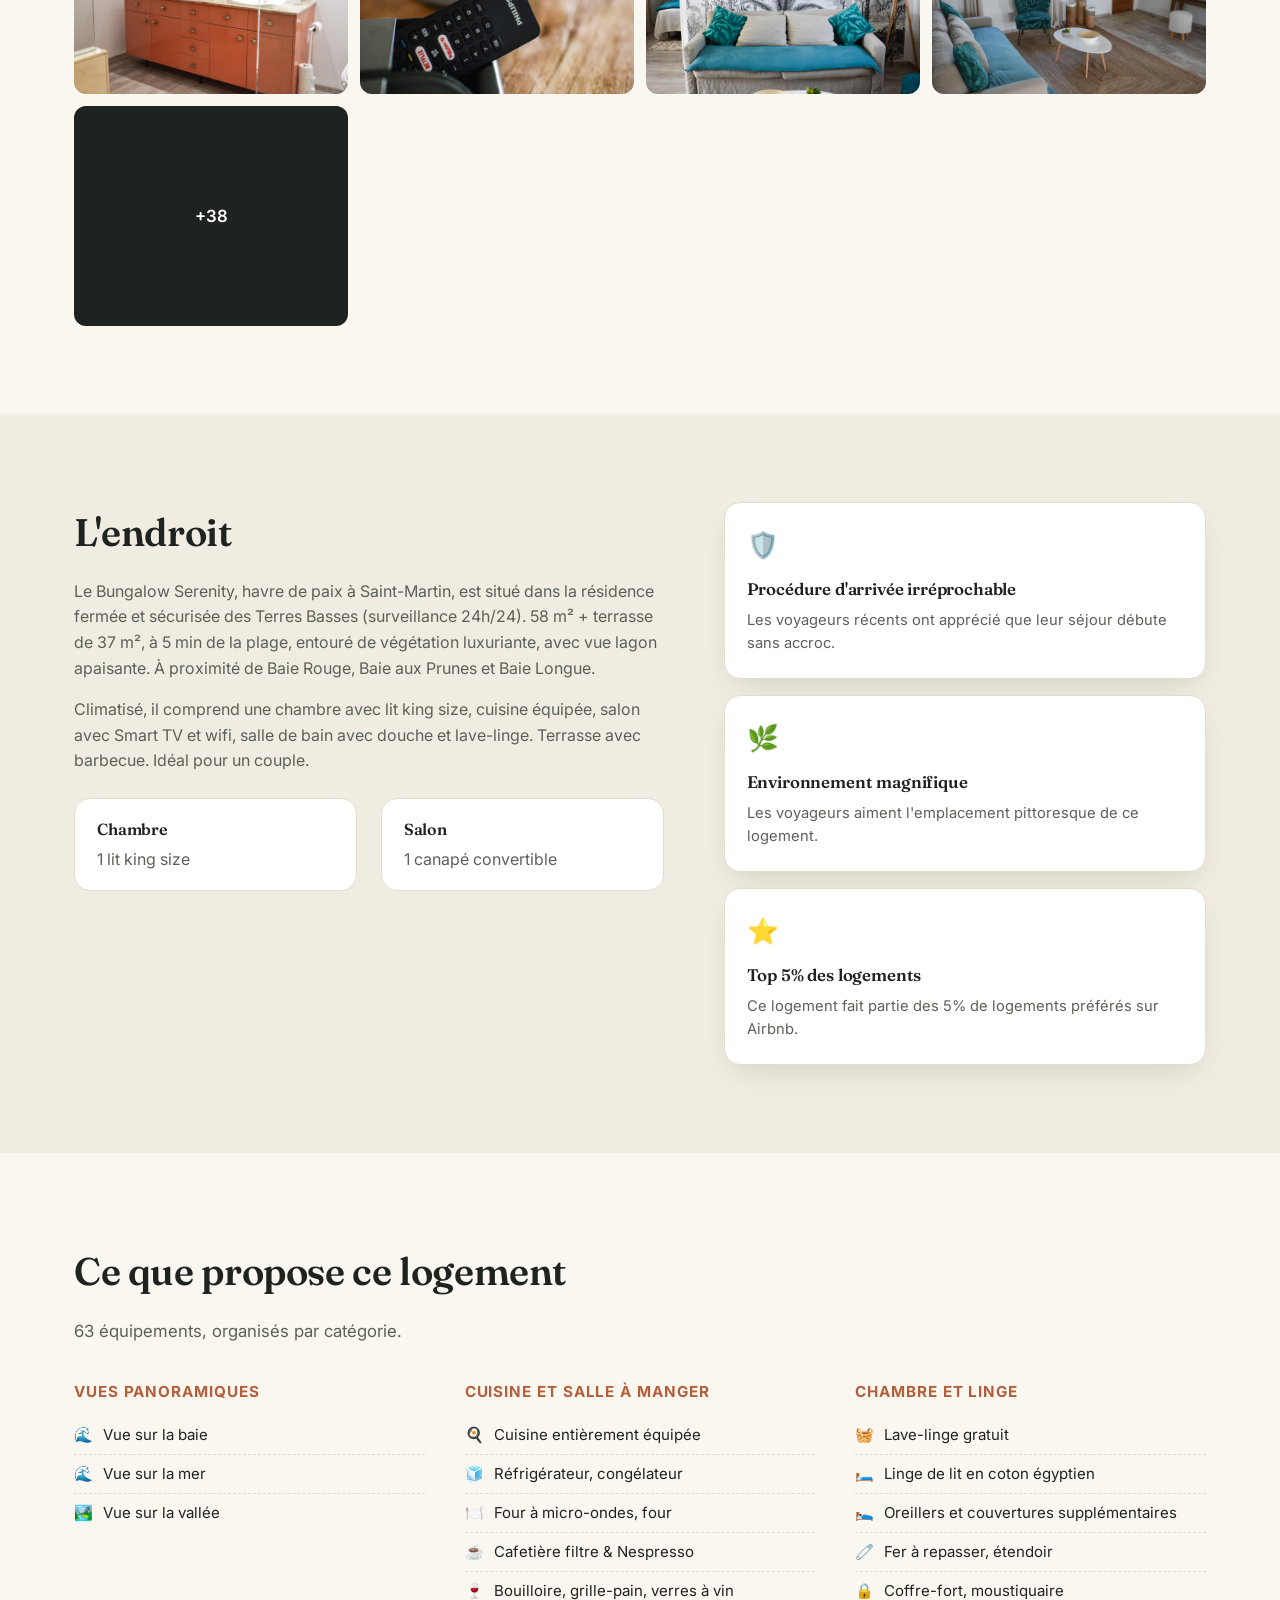
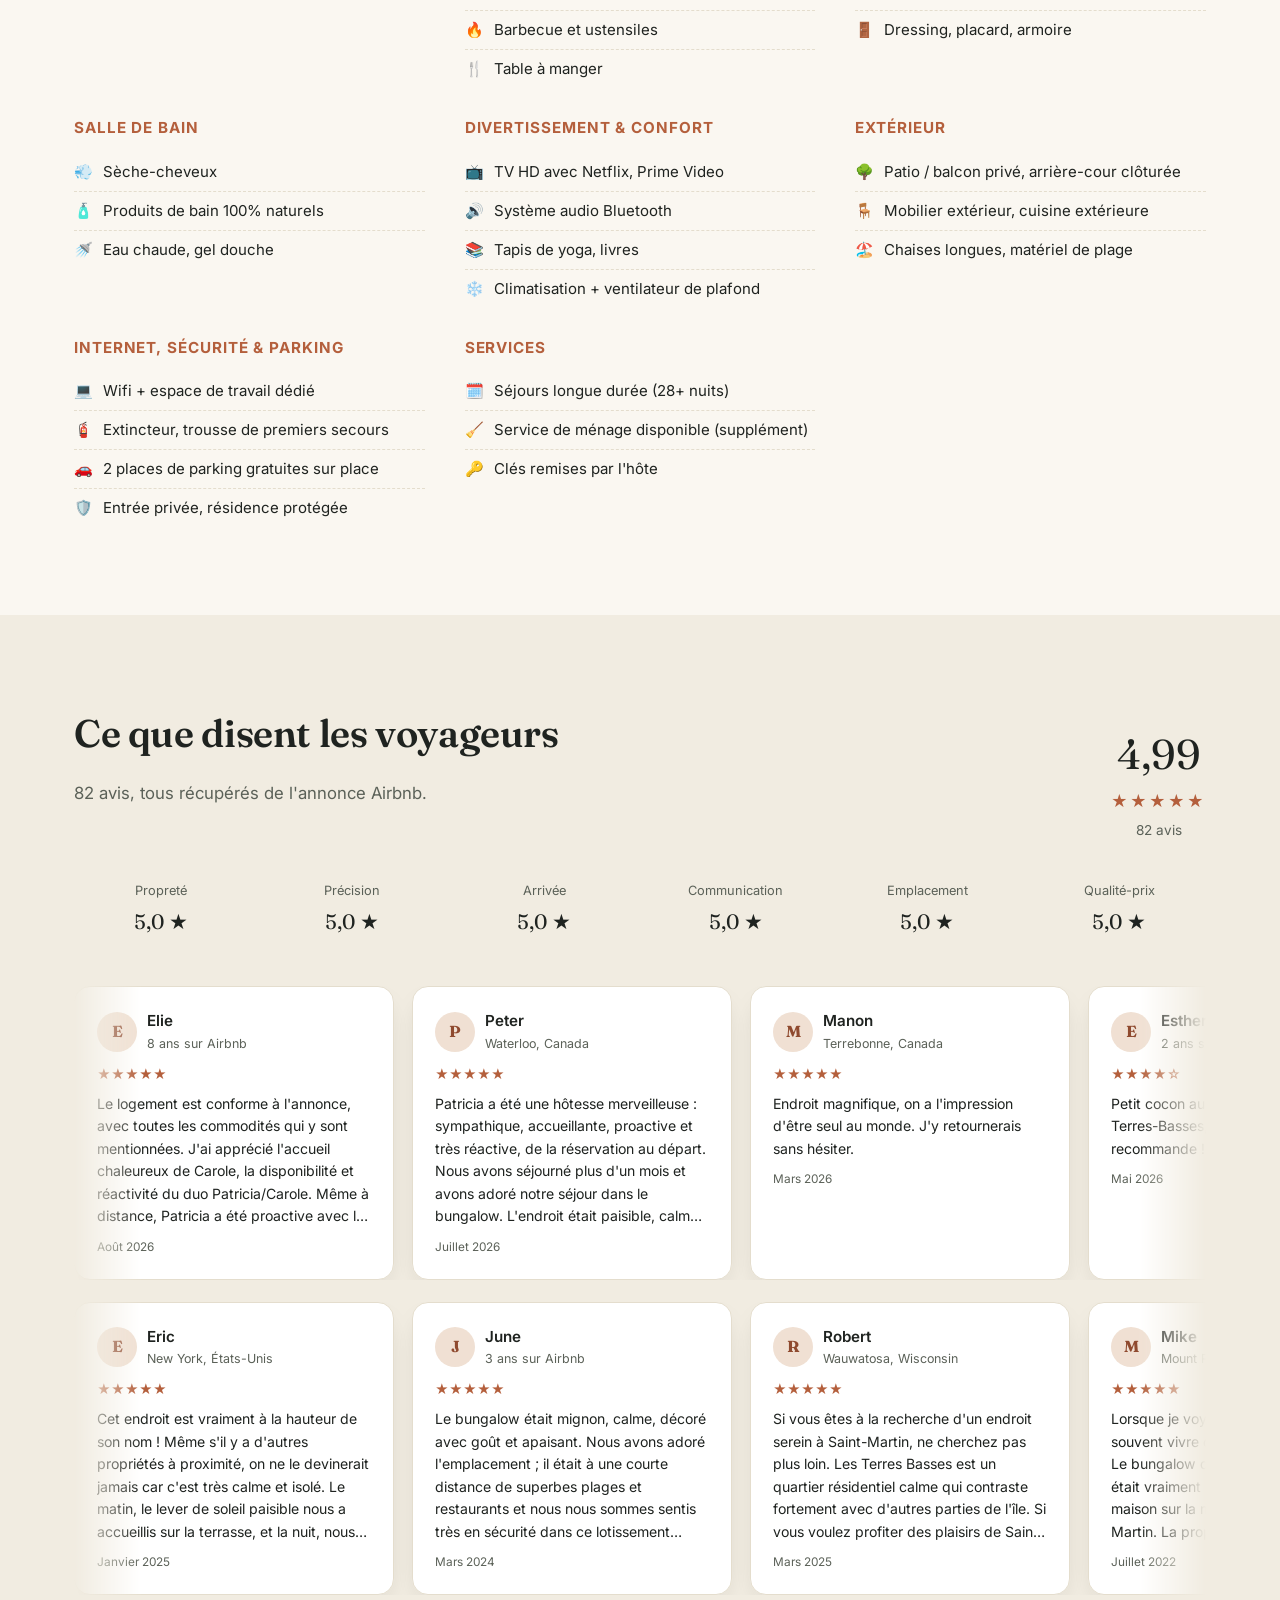
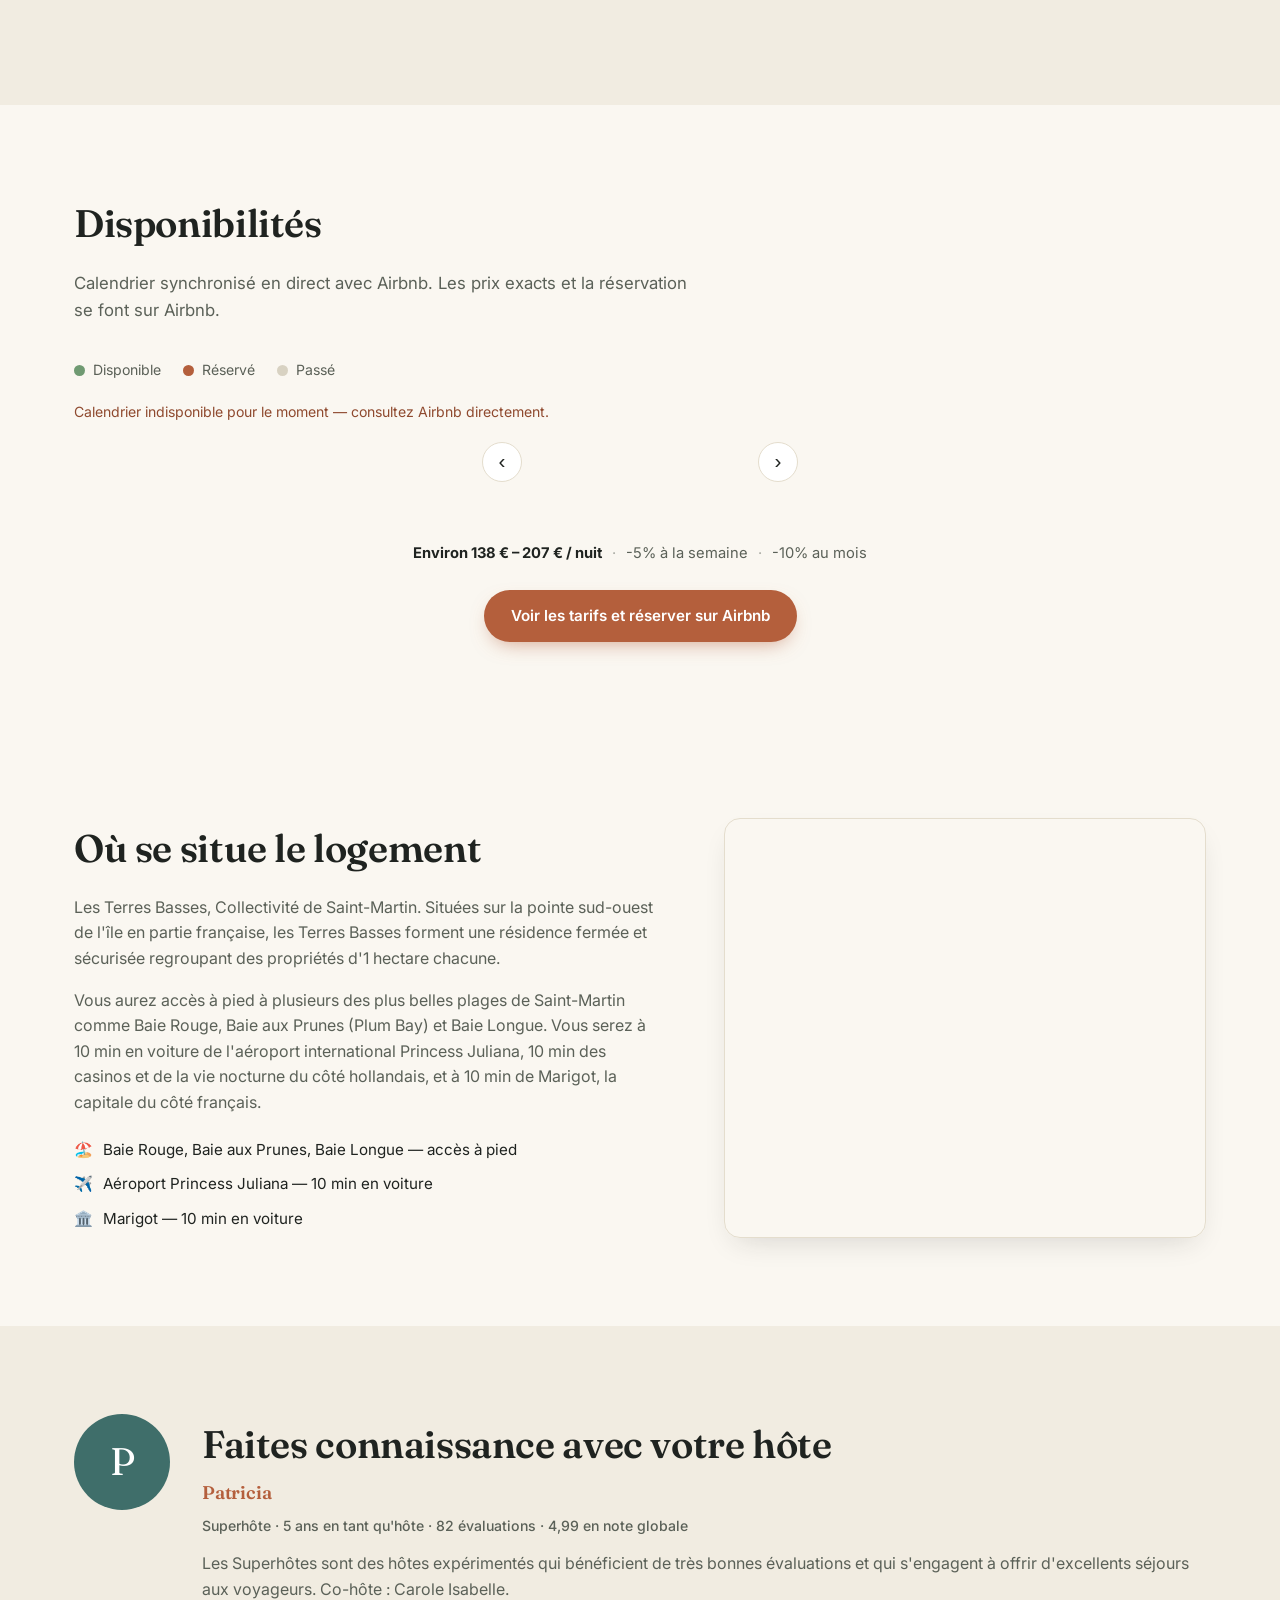
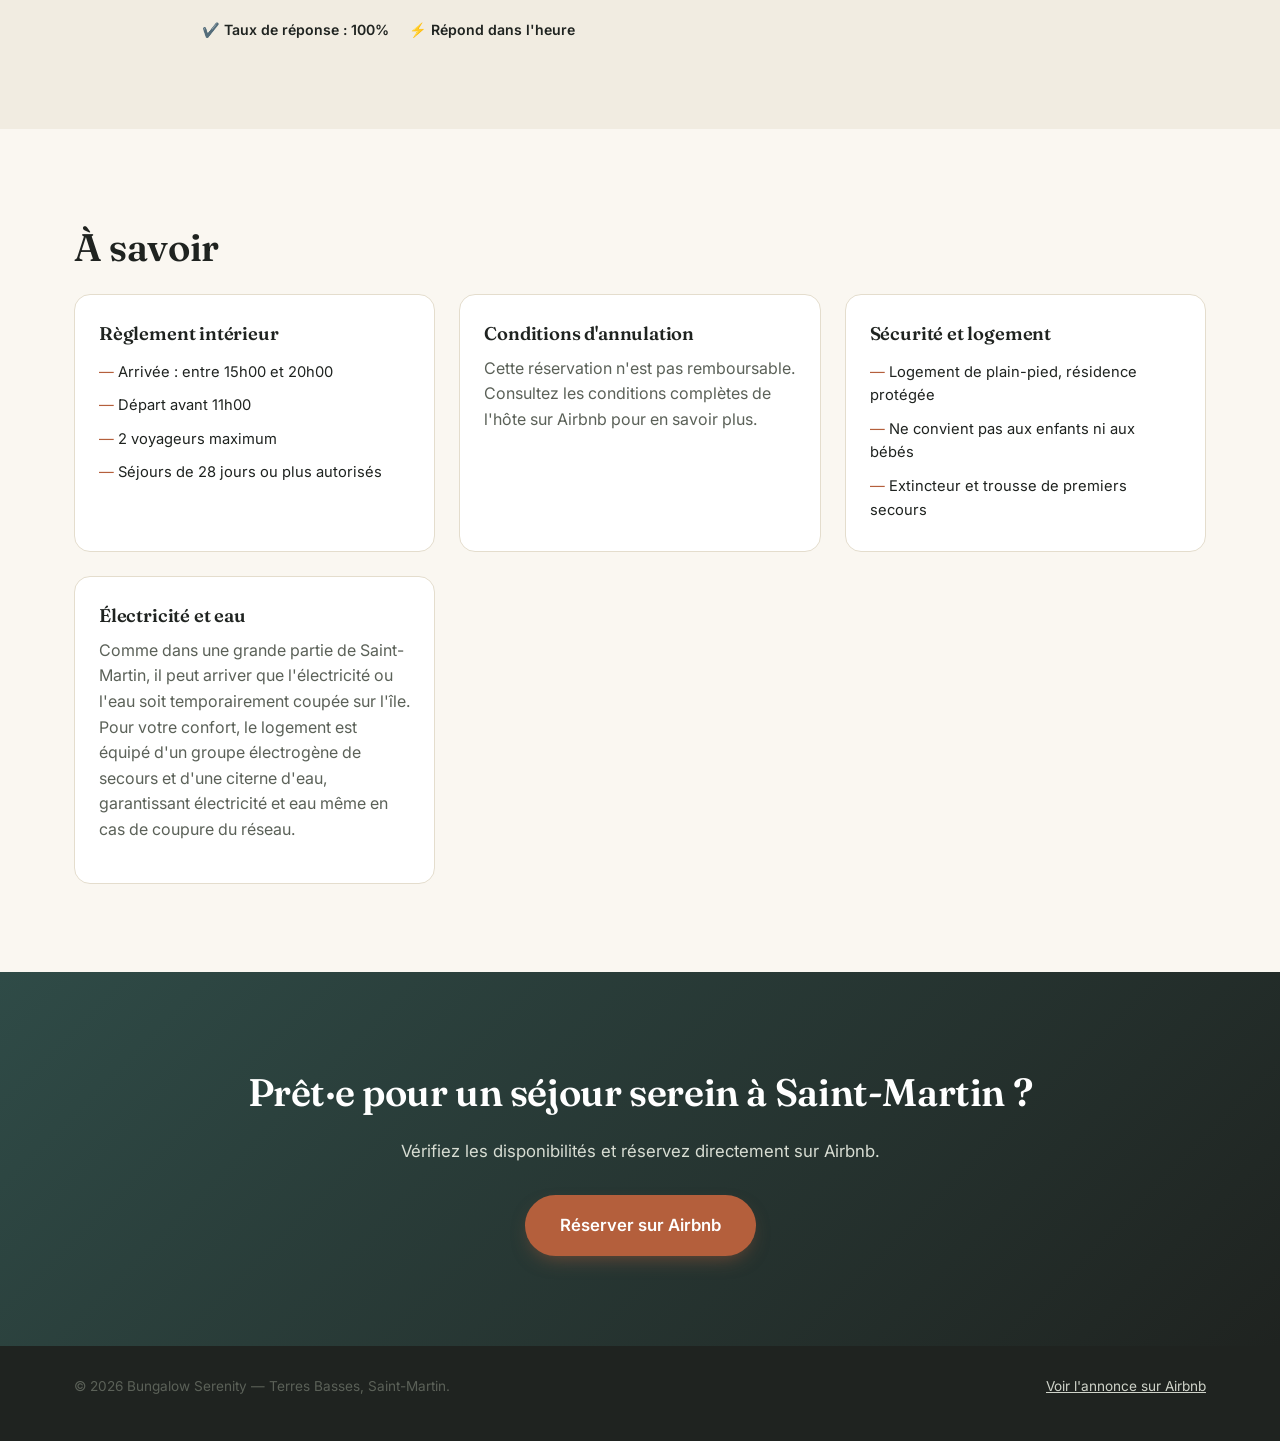
==== commit 0f1d7415: "Add files via upload" ====
--- a/index.html
+++ b/index.html
@@ -3,8 +3,8 @@
 <head>
 <meta charset="UTF-8">
 <meta name="viewport" content="width=device-width, initial-scale=1.0">
-<title>Bungalow Serenity — Terres Basses, Saint-Martin</title>
-<meta name="description" content="Bungalow Serenity : location de vacances à Terres Basses, Saint-Martin. Note 4,99/5 sur 82 avis, Superhôte Airbnb.">
+<title>Bungalow Serenity — vue lagon, plage, St-Martin</title>
+<meta name="description" content="Bungalow Serenity : havre de paix à Saint-Martin, vue lagon, accès plage, résidence sécurisée. Note 4,99/5 sur 82 avis, Superhôte Airbnb.">
 <link rel="icon" href="data:image/svg+xml,<svg xmlns=%22http://www.w3.org/2000/svg%22 viewBox=%220 0 100 100%22><text y=%22.9em%22 font-size=%2290%22>🌴</text></svg>">
 <link rel="preconnect" href="https://fonts.googleapis.com">
 <link rel="preconnect" href="https://fonts.gstatic.com" crossorigin>
@@ -49,7 +49,7 @@
     <div class="container hero-content">
       <p class="eyebrow" data-fr="Logement entier · Bungalow · Les Terres Basses, Saint-Martin" data-en="Entire home · Bungalow · Terres Basses, Saint-Martin">Logement entier · Bungalow · Les Terres Basses, Saint-Martin</p>
       <h1 data-fr="Bungalow Serenity" data-en="Bungalow Serenity">Bungalow Serenity</h1>
-      <p class="hero-sub" data-fr="Quiétude, vue lagon et plages secrètes sur la pointe la plus préservée de Saint-Martin." data-en="Quiet, lagoon views and secret beaches on the most unspoiled tip of Saint-Martin.">Quiétude, vue lagon et plages secrètes sur la pointe la plus préservée de Saint-Martin.</p>
+      <p class="hero-sub" data-fr="Vue lagon, accès plage et résidence sécurisée, sur la pointe la plus préservée de Saint-Martin." data-en="Lagoon view, beach access and a secure residence, on the most unspoiled tip of Saint-Martin.">Vue lagon, accès plage et résidence sécurisée, sur la pointe la plus préservée de Saint-Martin.</p>
       <div class="hero-badges">
         <span class="badge"><strong>4,99</strong> ★ <span data-fr="· 82 avis" data-en="· 82 reviews">· 82 avis</span></span>
         <span class="badge" data-fr="🏆 Coup de cœur voyageurs" data-en="🏆 Guest favorite">🏆 Coup de cœur voyageurs</span>
@@ -87,13 +87,13 @@
     <div class="container two-col">
       <div>
         <h2 data-fr="L'endroit" data-en="The space">L'endroit</h2>
-        <p data-fr="Le Bungalow Serenity est situé dans la résidence sécurisée des Terres Basses. 58m² avec une terrasse de 37m², à 5 min de la plage, entouré d'une végétation luxuriante, il vous apportera quiétude et douceur avec sa vue lagon."
-           data-en="Bungalow Serenity is located within the secure Terres Basses residence. At 58m² with a 37m² terrace, just 5 minutes from the beach and surrounded by lush greenery, it offers peace and softness with its lagoon view.">
-          Le Bungalow Serenity est situé dans la résidence sécurisée des Terres Basses. 58m² avec une terrasse de 37m², à 5 min de la plage, entouré d'une végétation luxuriante, il vous apportera quiétude et douceur avec sa vue lagon.
-        </p>
-        <p data-fr="Entièrement climatisé, il comprend une grande chambre avec lit king size, une cuisine entièrement équipée, un grand salon avec Smart TV et accès wifi. La salle de bain comprend une double vasque avec rangements, une grande douche et une machine à laver."
-           data-en="Fully air-conditioned, it includes a large bedroom with a king-size bed, a fully equipped kitchen, and a large living room with a Smart TV and wifi. The bathroom features a double vanity with storage, a large shower and a washing machine.">
-          Entièrement climatisé, il comprend une grande chambre avec lit king size, une cuisine entièrement équipée, un grand salon avec Smart TV et accès wifi. La salle de bain comprend une double vasque avec rangements, une grande douche et une machine à laver.
+        <p data-fr="Le Bungalow Serenity, havre de paix à Saint-Martin, est situé dans la résidence fermée et sécurisée des Terres Basses (surveillance 24h/24). 58 m² + terrasse de 37 m², à 5 min de la plage, entouré de végétation luxuriante, avec vue lagon apaisante. À proximité de Baie Rouge, Baie aux Prunes et Baie Longue."
+           data-en="Bungalow Serenity, a peaceful retreat in Saint-Martin, sits in the gated, secure Terres Basses residence (24/7 security). 58 m² + 37 m² terrace, 5 min from the beach, surrounded by lush greenery, with a soothing lagoon view. Near Baie Rouge, Baie aux Prunes and Baie Longue.">
+          Le Bungalow Serenity, havre de paix à Saint-Martin, est situé dans la résidence fermée et sécurisée des Terres Basses (surveillance 24h/24). 58 m² + terrasse de 37 m², à 5 min de la plage, entouré de végétation luxuriante, avec vue lagon apaisante. À proximité de Baie Rouge, Baie aux Prunes et Baie Longue.
+        </p>
+        <p data-fr="Climatisé, il comprend une chambre avec lit king size, cuisine équipée, salon avec Smart TV et wifi, salle de bain avec douche et lave-linge. Terrasse avec barbecue. Idéal pour un couple."
+           data-en="Air-conditioned, with a bedroom with king bed, equipped kitchen, living room with Smart TV and wifi, bathroom with shower and washer. Terrace with BBQ. Perfect for couples.">
+          Climatisé, il comprend une chambre avec lit king size, cuisine équipée, salon avec Smart TV et wifi, salle de bain avec douche et lave-linge. Terrasse avec barbecue. Idéal pour un couple.
         </p>
         <div class="sleep-blocks">
           <div class="sleep-block">
@@ -178,6 +178,13 @@
         <button type="button" id="cal-next" class="cal-nav-btn" aria-label="Next months">&#8250;</button>
       </div>
       <div class="calendar-grid" id="calendar-grid"></div>
+      <div class="price-note">
+        <span class="price-range" data-fr="Environ 138 € – 207 € / nuit" data-en="About €138 – €207 / night">Environ 138 € – 207 € / nuit</span>
+        <span class="price-sep">·</span>
+        <span data-fr="-5% à la semaine" data-en="-5% for weekly stays">-5% à la semaine</span>
+        <span class="price-sep">·</span>
+        <span data-fr="-10% au mois" data-en="-10% for monthly stays">-10% au mois</span>
+      </div>
       <div class="calendar-cta">
         <a class="btn btn-primary" id="cta-calendar" href="#" target="_blank" rel="noopener" data-fr="Voir les tarifs et réserver sur Airbnb" data-en="See rates and book on Airbnb">Voir les tarifs et réserver sur Airbnb</a>
       </div>
@@ -253,6 +260,13 @@
             <li data-fr="Extincteur et trousse de premiers secours" data-en="Fire extinguisher and first aid kit">Extincteur et trousse de premiers secours</li>
           </ul>
         </div>
+        <div class="info-card">
+          <h3 data-fr="Électricité et eau" data-en="Power & water">Électricité et eau</h3>
+          <p data-fr="Comme dans une grande partie de Saint-Martin, il peut arriver que l'électricité ou l'eau soit temporairement coupée sur l'île. Pour votre confort, le logement est équipé d'un groupe électrogène de secours et d'une citerne d'eau, garantissant électricité et eau même en cas de coupure du réseau."
+             data-en="As in much of Saint-Martin, power or water outages can occasionally occur on the island. For your comfort, the property is equipped with a backup generator and a water cistern, ensuring electricity and water even during network outages.">
+            Comme dans une grande partie de Saint-Martin, il peut arriver que l'électricité ou l'eau soit temporairement coupée sur l'île. Pour votre confort, le logement est équipé d'un groupe électrogène de secours et d'une citerne d'eau, garantissant électricité et eau même en cas de coupure du réseau.
+          </p>
+        </div>
       </div>
     </div>
   </section>
--- a/css/style.css
+++ b/css/style.css
@@ -210,6 +210,12 @@
 .cal-day.past { color: #c9c2ae; }
 .cal-day.empty { visibility: hidden; }
 .calendar-cta { text-align: center; }
+.price-note {
+  display: flex; justify-content: center; align-items: center; gap: 10px; flex-wrap: wrap;
+  margin-bottom: 24px; font-size: 0.92rem; color: var(--ink-soft);
+}
+.price-note .price-range { font-weight: 700; color: var(--ink); }
+.price-note .price-sep { opacity: 0.5; }
 
 /* MAP */
 .map-box { width: 100%; height: 420px; border-radius: var(--radius); overflow: hidden; border: 1px solid var(--line); box-shadow: var(--shadow); }
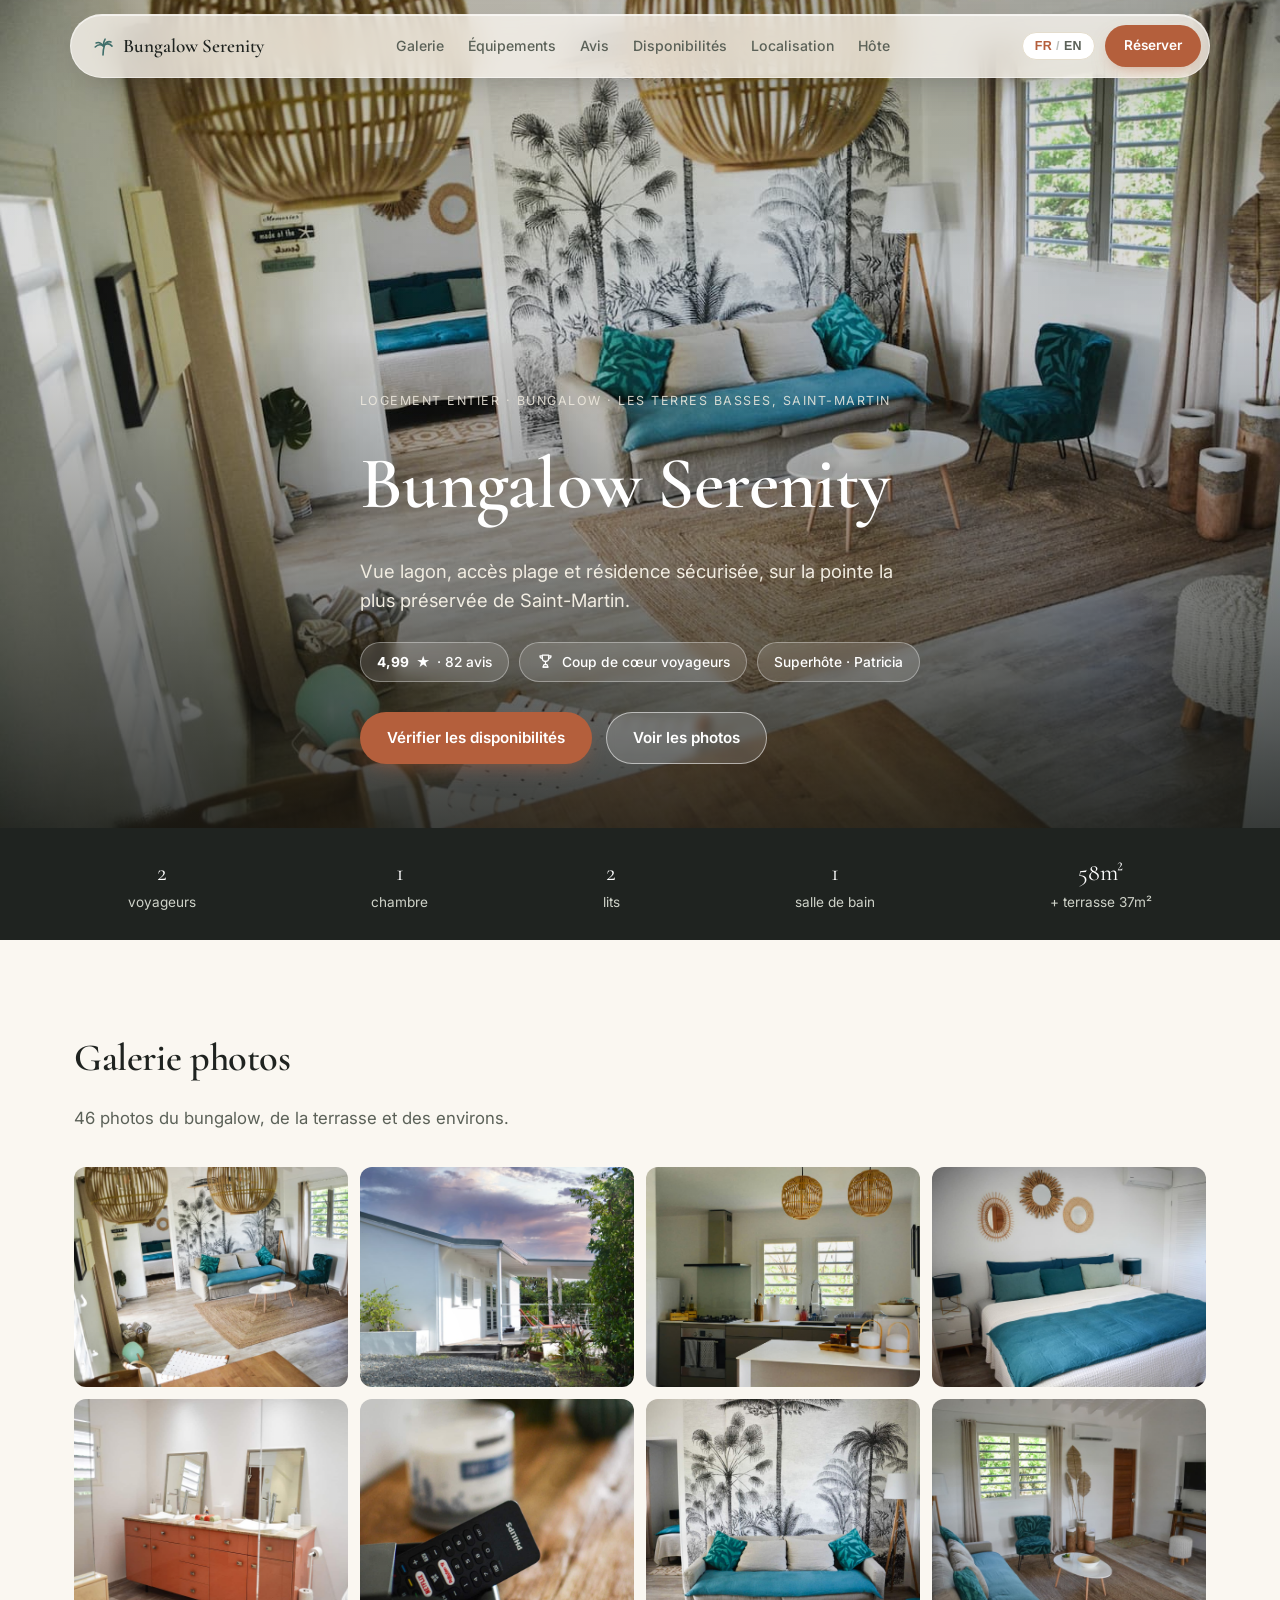
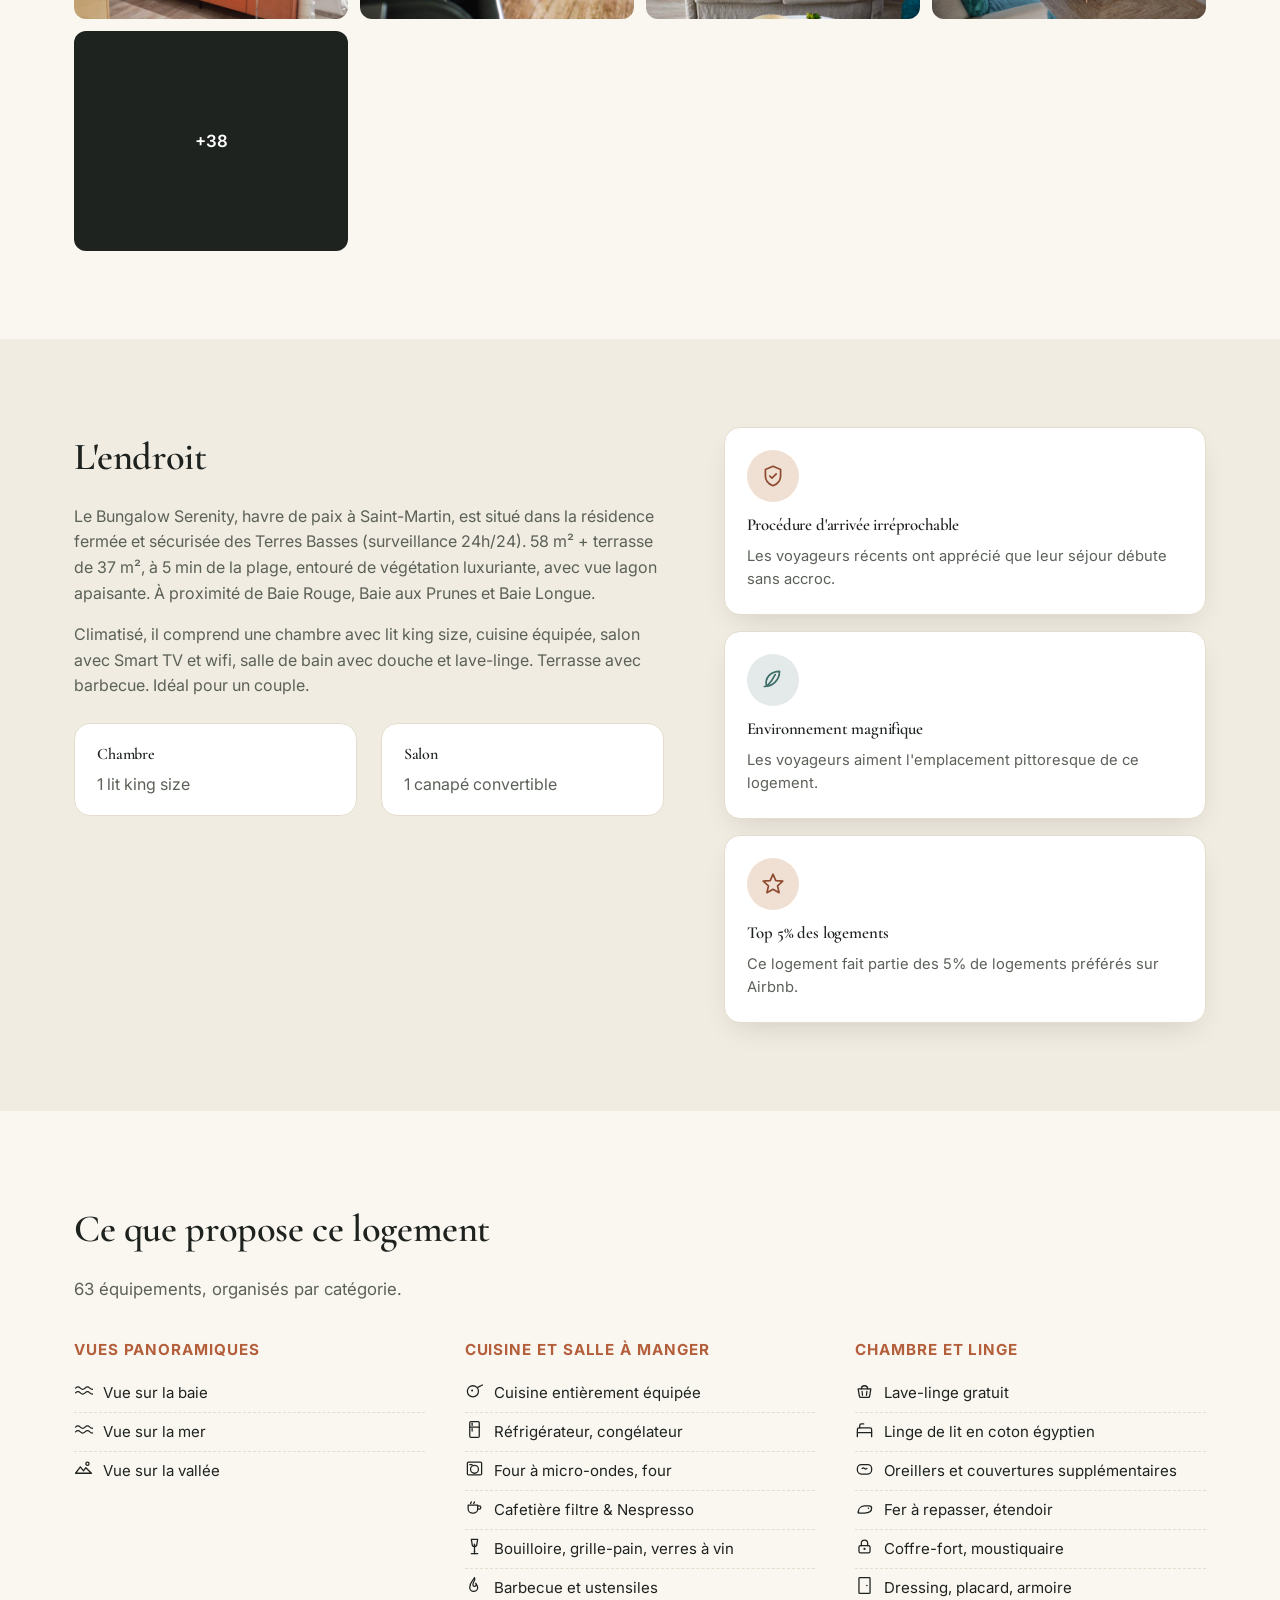
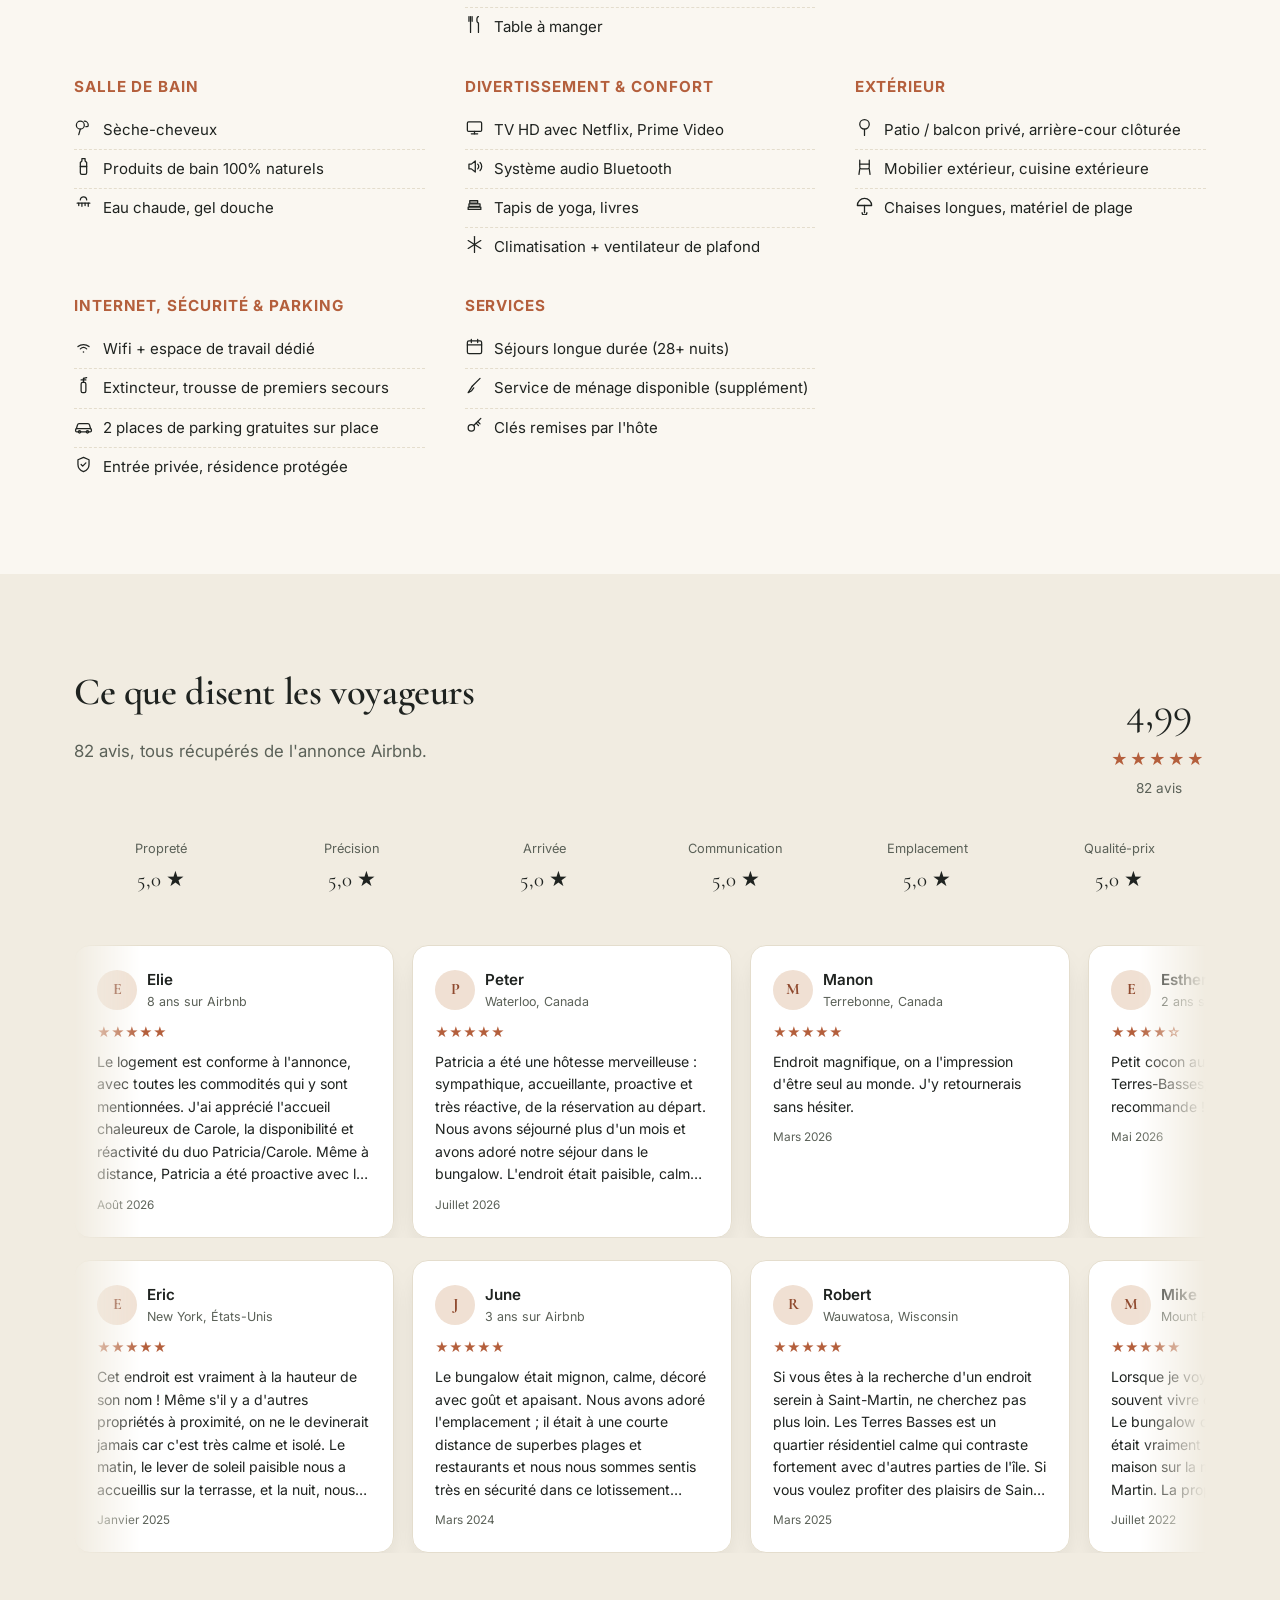
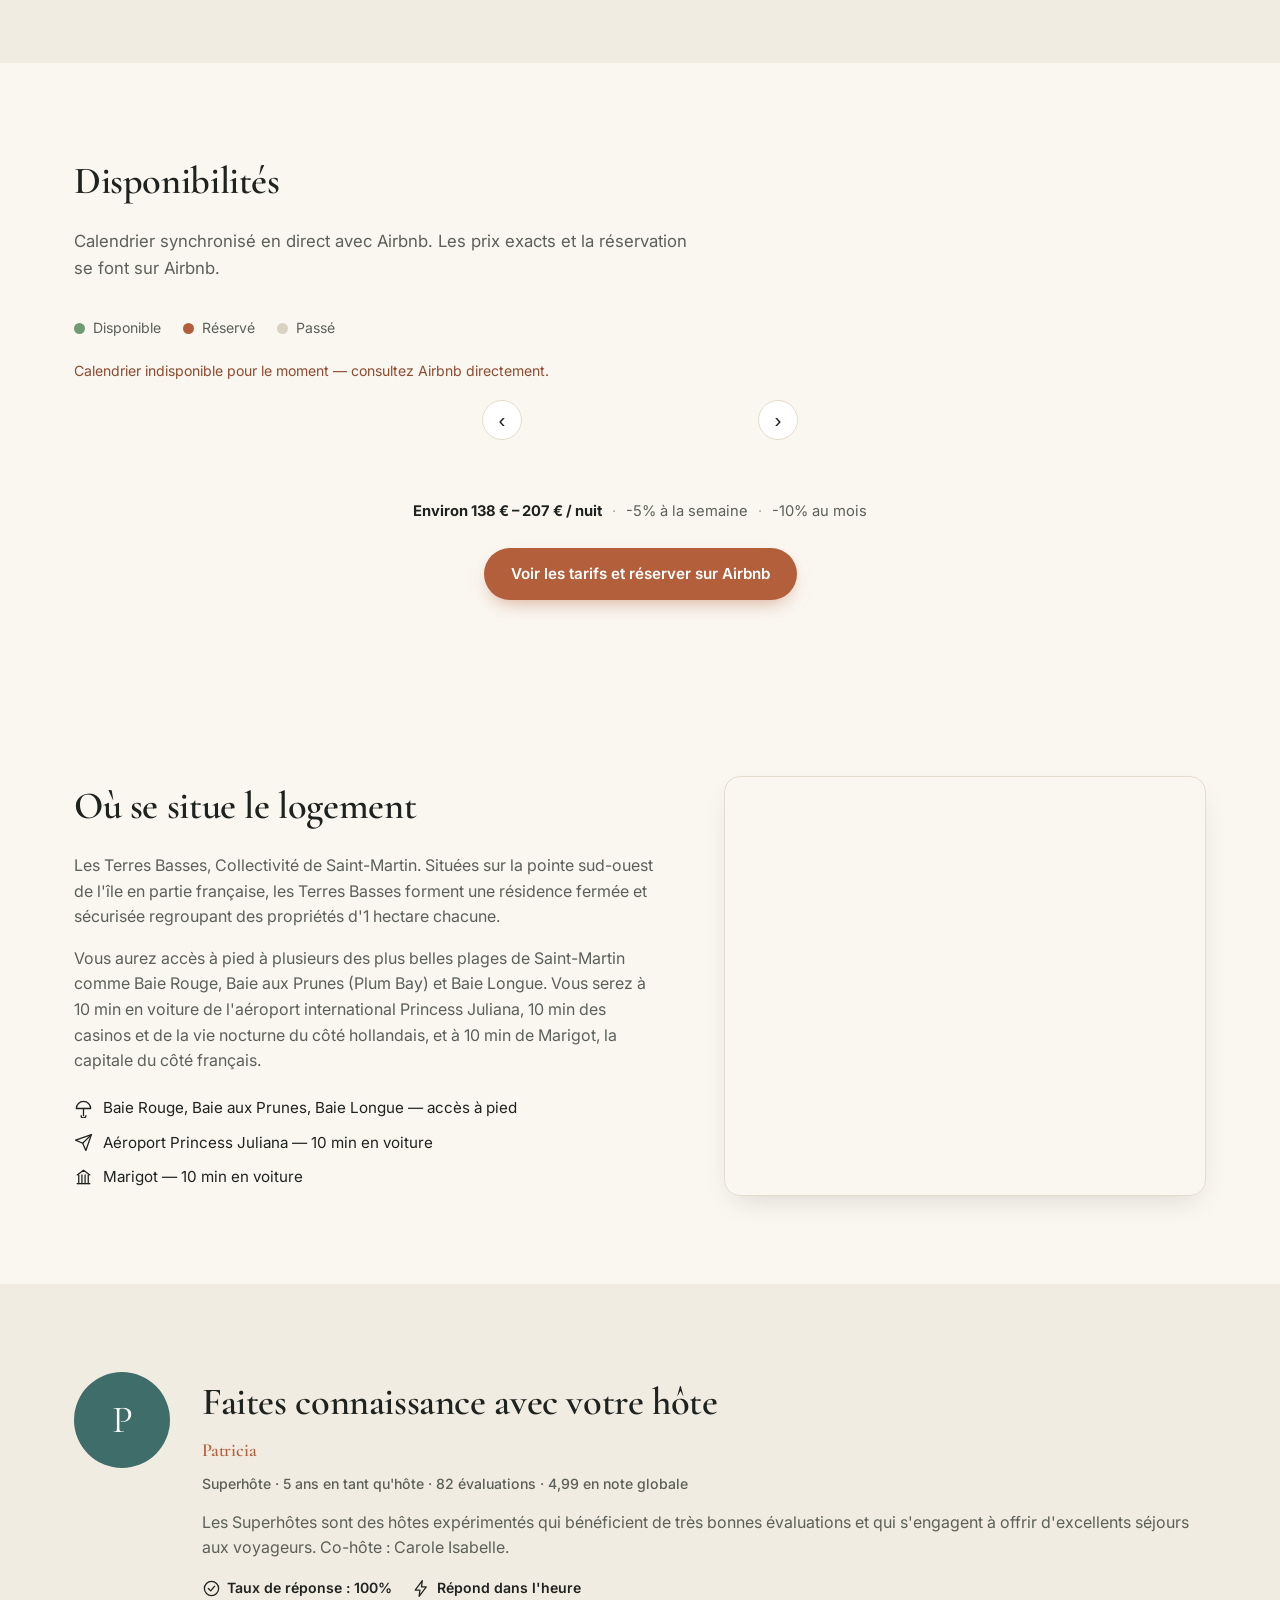
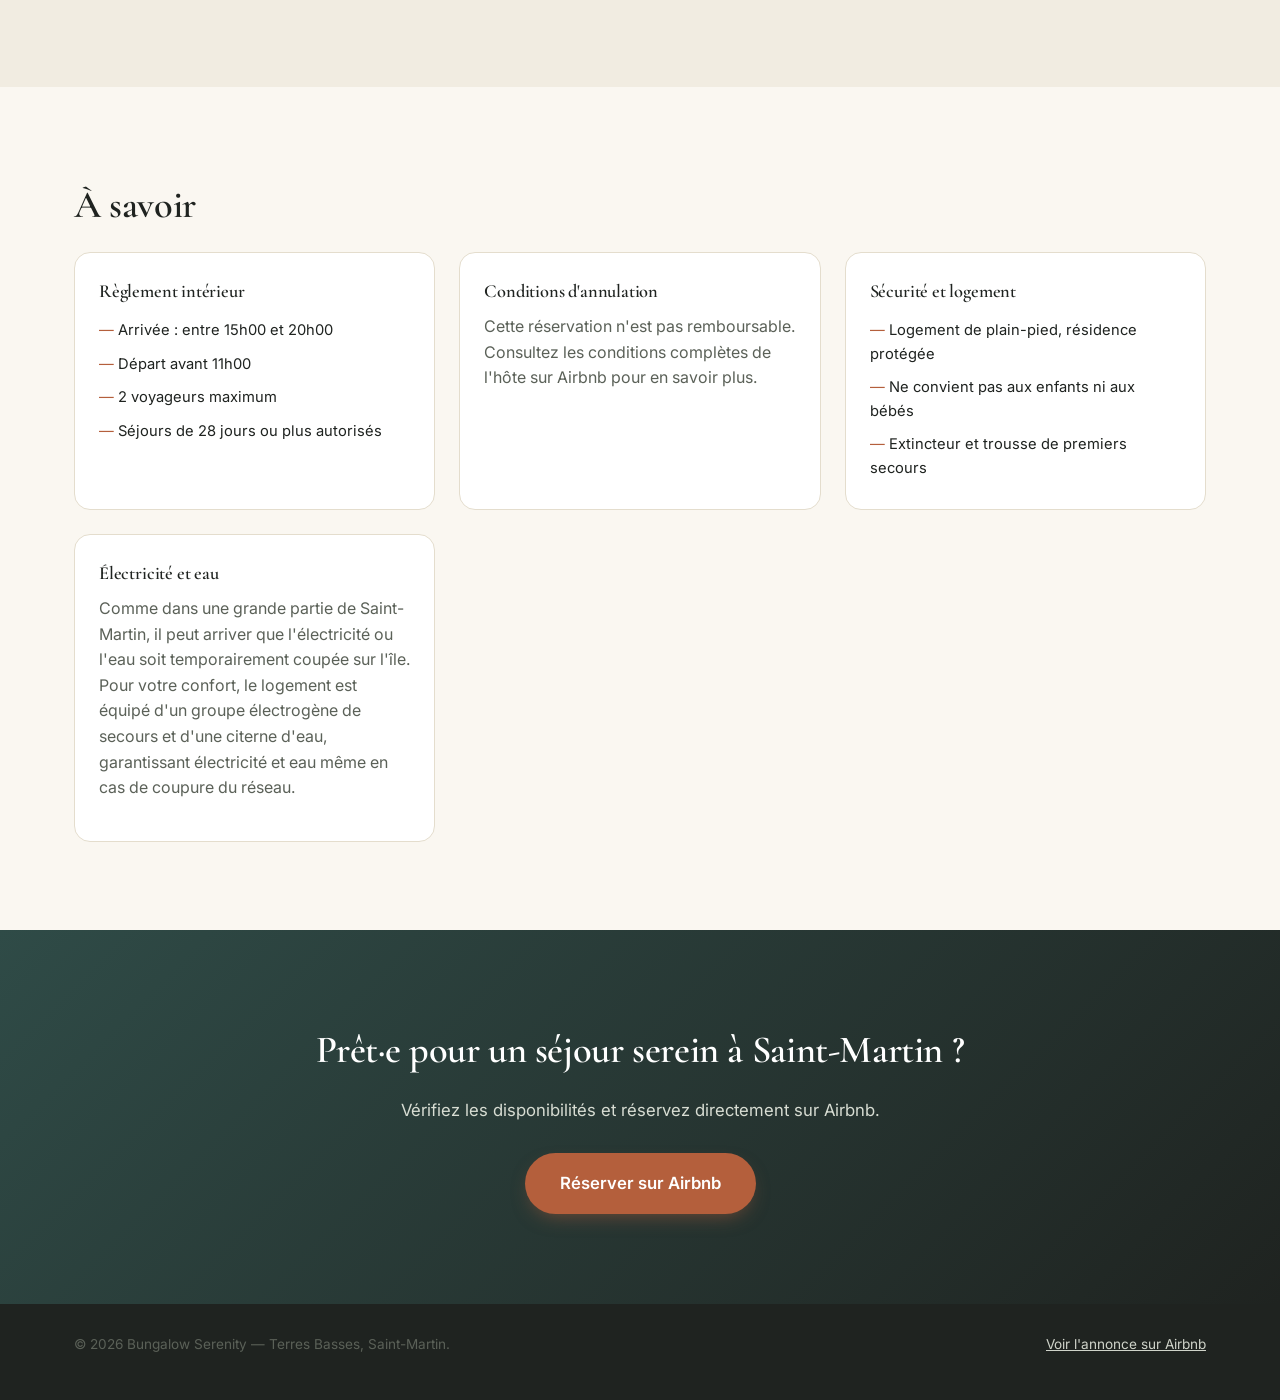
==== commit bdbbbe91: "Add files via upload" ====
--- a/index.html
+++ b/index.html
@@ -8,7 +8,7 @@
 <link rel="icon" href="data:image/svg+xml,<svg xmlns=%22http://www.w3.org/2000/svg%22 viewBox=%220 0 100 100%22><text y=%22.9em%22 font-size=%2290%22>🌴</text></svg>">
 <link rel="preconnect" href="https://fonts.googleapis.com">
 <link rel="preconnect" href="https://fonts.gstatic.com" crossorigin>
-<link href="https://fonts.googleapis.com/css2?family=Fraunces:opsz,wght@9..144,500;9..144,600&family=Inter:wght@400;500;600;700&display=swap" rel="stylesheet">
+<link href="https://fonts.googleapis.com/css2?family=Cormorant+Garamond:wght@500;600;700&family=Inter:wght@400;500;600;700&display=swap" rel="stylesheet">
 <link rel="stylesheet" href="https://unpkg.com/leaflet@1.9.4/dist/leaflet.css">
 <link rel="stylesheet" href="css/style.css">
 </head>
@@ -17,7 +17,7 @@
 <header class="site-header" id="top">
   <div class="container header-inner">
     <a href="#top" class="brand">
-      <span class="brand-mark">🌴</span>
+      <svg class="icon brand-mark icon-sway"><use href="images/icons.svg#ic-palm"></use></svg>
       <span class="brand-name">Bungalow Serenity</span>
     </a>
     <nav class="main-nav" id="main-nav">
@@ -52,7 +52,7 @@
       <p class="hero-sub" data-fr="Vue lagon, accès plage et résidence sécurisée, sur la pointe la plus préservée de Saint-Martin." data-en="Lagoon view, beach access and a secure residence, on the most unspoiled tip of Saint-Martin.">Vue lagon, accès plage et résidence sécurisée, sur la pointe la plus préservée de Saint-Martin.</p>
       <div class="hero-badges">
         <span class="badge"><strong>4,99</strong> ★ <span data-fr="· 82 avis" data-en="· 82 reviews">· 82 avis</span></span>
-        <span class="badge" data-fr="🏆 Coup de cœur voyageurs" data-en="🏆 Guest favorite">🏆 Coup de cœur voyageurs</span>
+        <span class="badge"><svg class="icon icon-sm icon-bob"><use href="images/icons.svg#ic-trophy"></use></svg><span data-fr="Coup de cœur voyageurs" data-en="Guest favorite">Coup de cœur voyageurs</span></span>
         <span class="badge" data-fr="Superhôte · Patricia" data-en="Superhost · Patricia">Superhôte · Patricia</span>
       </div>
       <div class="hero-cta">
@@ -108,17 +108,17 @@
       </div>
       <div class="highlight-cards">
         <div class="highlight-card">
-          <span class="hc-icon">🛡️</span>
+          <span class="hc-icon icon-chip"><svg class="icon icon-md icon-wiggle"><use href="images/icons.svg#ic-shield"></use></svg></span>
           <h3 data-fr="Procédure d'arrivée irréprochable" data-en="Flawless check-in">Procédure d'arrivée irréprochable</h3>
           <p data-fr="Les voyageurs récents ont apprécié que leur séjour débute sans accroc." data-en="Recent guests loved starting their stay without a hitch.">Les voyageurs récents ont apprécié que leur séjour débute sans accroc.</p>
         </div>
         <div class="highlight-card">
-          <span class="hc-icon">🌿</span>
+          <span class="hc-icon icon-chip chip-lagoon"><svg class="icon icon-md icon-sway"><use href="images/icons.svg#ic-leaf"></use></svg></span>
           <h3 data-fr="Environnement magnifique" data-en="Beautiful surroundings">Environnement magnifique</h3>
           <p data-fr="Les voyageurs aiment l'emplacement pittoresque de ce logement." data-en="Guests love the picturesque location of this home.">Les voyageurs aiment l'emplacement pittoresque de ce logement.</p>
         </div>
         <div class="highlight-card">
-          <span class="hc-icon">⭐</span>
+          <span class="hc-icon icon-chip"><svg class="icon icon-md icon-pulse"><use href="images/icons.svg#ic-star"></use></svg></span>
           <h3 data-fr="Top 5% des logements" data-en="Top 5% of homes">Top 5% des logements</h3>
           <p data-fr="Ce logement fait partie des 5% de logements préférés sur Airbnb." data-en="This home is in the top 5% of most-loved homes on Airbnb.">Ce logement fait partie des 5% de logements préférés sur Airbnb.</p>
         </div>
@@ -205,9 +205,9 @@
           Vous aurez accès à pied à plusieurs des plus belles plages de Saint-Martin comme Baie Rouge, Baie aux Prunes (Plum Bay) et Baie Longue. Vous serez à 10 min en voiture de l'aéroport international Princess Juliana, 10 min des casinos et de la vie nocturne du côté hollandais, et à 10 min de Marigot, la capitale du côté français.
         </p>
         <ul class="location-list">
-          <li>🏖️ <span data-fr="Baie Rouge, Baie aux Prunes, Baie Longue — accès à pied" data-en="Baie Rouge, Baie aux Prunes, Baie Longue — walking access">Baie Rouge, Baie aux Prunes, Baie Longue — accès à pied</span></li>
-          <li>✈️ <span data-fr="Aéroport Princess Juliana — 10 min en voiture" data-en="Princess Juliana Airport — 10 min drive">Aéroport Princess Juliana — 10 min en voiture</span></li>
-          <li>🏛️ <span data-fr="Marigot — 10 min en voiture" data-en="Marigot — 10 min drive">Marigot — 10 min en voiture</span></li>
+          <li><svg class="icon icon-sm icon-sway"><use href="images/icons.svg#ic-umbrella"></use></svg> <span data-fr="Baie Rouge, Baie aux Prunes, Baie Longue — accès à pied" data-en="Baie Rouge, Baie aux Prunes, Baie Longue — walking access">Baie Rouge, Baie aux Prunes, Baie Longue — accès à pied</span></li>
+          <li><svg class="icon icon-sm icon-bob"><use href="images/icons.svg#ic-plane"></use></svg> <span data-fr="Aéroport Princess Juliana — 10 min en voiture" data-en="Princess Juliana Airport — 10 min drive">Aéroport Princess Juliana — 10 min en voiture</span></li>
+          <li><svg class="icon icon-sm icon-float"><use href="images/icons.svg#ic-landmark"></use></svg> <span data-fr="Marigot — 10 min en voiture" data-en="Marigot — 10 min drive">Marigot — 10 min en voiture</span></li>
         </ul>
       </div>
       <div id="map" class="map-box"></div>
@@ -227,8 +227,8 @@
           Les Superhôtes sont des hôtes expérimentés qui bénéficient de très bonnes évaluations et qui s'engagent à offrir d'excellents séjours aux voyageurs. Co-hôte : Carole Isabelle.
         </p>
         <div class="host-meta">
-          <span data-fr="✔️ Taux de réponse : 100%" data-en="✔️ Response rate: 100%">✔️ Taux de réponse : 100%</span>
-          <span data-fr="⚡ Répond dans l'heure" data-en="⚡ Responds within an hour">⚡ Répond dans l'heure</span>
+          <span><svg class="icon icon-sm icon-bob"><use href="images/icons.svg#ic-check"></use></svg><span data-fr="Taux de réponse : 100%" data-en="Response rate: 100%">Taux de réponse : 100%</span></span>
+          <span><svg class="icon icon-sm icon-pulse"><use href="images/icons.svg#ic-bolt"></use></svg><span data-fr="Répond dans l'heure" data-en="Responds within an hour">Répond dans l'heure</span></span>
         </div>
       </div>
     </div>
--- a/css/style.css
+++ b/css/style.css
@@ -11,7 +11,7 @@
   --star: #b45f3c;
   --radius: 16px;
   --shadow: 0 12px 30px -12px rgba(31, 35, 32, 0.18);
-  --font-display: "Fraunces", Georgia, serif;
+  --font-display: "Cormorant Garamond", Georgia, serif;
   --font-body: "Inter", -apple-system, BlinkMacSystemFont, sans-serif;
 }
 
@@ -30,6 +30,7 @@
 h1, h2, h3 { font-family: var(--font-display); font-weight: 600; margin: 0 0 0.4em; letter-spacing: -0.01em; }
 h2 { font-size: clamp(1.7rem, 3vw, 2.4rem); }
 h3 { font-size: 1.15rem; }
+section[id] { scroll-margin-top: 96px; }
 p { margin: 0 0 1em; color: var(--ink-soft); }
 ul { padding: 0; margin: 0; list-style: none; }
 
@@ -51,19 +52,23 @@
 .btn-small { padding: 9px 18px; font-size: 0.85rem; }
 .btn-large { padding: 16px 34px; font-size: 1.05rem; }
 
-/* HEADER */
+/* HEADER — floating pill navbar */
 .site-header {
-  position: sticky; top: 0; z-index: 60;
-  background: rgba(250, 247, 241, 0.9); backdrop-filter: blur(10px);
-  border-bottom: 1px solid var(--line);
-}
-.header-inner { display: flex; align-items: center; justify-content: space-between; height: 74px; }
-.brand { display: flex; align-items: center; gap: 8px; font-family: var(--font-display); font-weight: 600; font-size: 1.15rem; }
-.brand-mark { font-size: 1.3rem; }
-.main-nav { display: flex; gap: 28px; }
-.main-nav a { font-size: 0.92rem; font-weight: 500; color: var(--ink-soft); }
+  position: fixed; top: 14px; left: 50%; transform: translateX(-50%); z-index: 200;
+  width: min(94%, 1140px);
+  background: rgba(250, 247, 241, 0.78); backdrop-filter: blur(16px) saturate(1.4); -webkit-backdrop-filter: blur(16px) saturate(1.4);
+  border: 1px solid rgba(255,255,255,0.5);
+  border-radius: 999px;
+  box-shadow: 0 14px 34px -14px rgba(31, 35, 32, 0.35), 0 1px 0 rgba(255,255,255,0.6) inset;
+  transition: top 0.25s ease, box-shadow 0.25s ease;
+}
+.header-inner { display: flex; align-items: center; justify-content: space-between; height: 62px; max-width: none; padding: 0 8px 0 20px; }
+.brand { display: flex; align-items: center; gap: 8px; font-family: var(--font-display); font-weight: 600; font-size: 1.2rem; }
+.brand-mark { width: 24px; height: 24px; color: var(--lagoon); flex-shrink: 0; }
+.main-nav { display: flex; gap: 24px; }
+.main-nav a { font-size: 0.88rem; font-weight: 500; color: var(--ink-soft); }
 .main-nav a:hover { color: var(--accent); }
-.header-actions { display: flex; align-items: center; gap: 14px; }
+.header-actions { display: flex; align-items: center; gap: 10px; }
 .lang-toggle {
   border: 1px solid var(--line); background: #fff; border-radius: 999px; padding: 6px 12px;
   font-size: 0.78rem; font-weight: 700; letter-spacing: 0.03em; cursor: pointer; color: var(--ink-soft);
@@ -73,6 +78,38 @@
 .lang-sep { opacity: 0.4; }
 .nav-toggle { display: none; flex-direction: column; gap: 4px; background: none; border: none; cursor: pointer; padding: 6px; }
 .nav-toggle span { width: 22px; height: 2px; background: var(--ink); display: block; }
+
+/* CUSTOM ICONS */
+.icon {
+  display: inline-block; flex-shrink: 0; fill: none; stroke: currentColor;
+  stroke-width: 1.6; stroke-linecap: round; stroke-linejoin: round; vertical-align: -0.15em;
+}
+.icon-xs { width: 15px; height: 15px; }
+.icon-sm { width: 19px; height: 19px; }
+.icon-md { width: 26px; height: 26px; }
+.icon-lg { width: 34px; height: 34px; }
+
+.icon-chip {
+  display: inline-flex; align-items: center; justify-content: center; flex-shrink: 0;
+  border-radius: 50%; background: var(--accent-soft); color: var(--accent-dark);
+}
+.icon-chip.chip-lagoon { background: rgba(63, 110, 106, 0.14); color: var(--lagoon); }
+
+@keyframes icon-sway { 0%, 100% { transform: rotate(-6deg); } 50% { transform: rotate(6deg); } }
+@keyframes icon-float { 0%, 100% { transform: translateY(0); } 50% { transform: translateY(-3px); } }
+@keyframes icon-pulse { 0%, 100% { transform: scale(1); opacity: 1; } 50% { transform: scale(1.12); opacity: 0.85; } }
+@keyframes icon-flicker { 0%, 100% { transform: scale(1) rotate(0deg); } 40% { transform: scale(1.08) rotate(-3deg); } 70% { transform: scale(0.96) rotate(2deg); } }
+@keyframes icon-bob { 0%, 100% { transform: translateY(0); } 50% { transform: translateY(-4px); } }
+@keyframes icon-spin-slow { from { transform: rotate(0deg); } to { transform: rotate(360deg); } }
+@keyframes icon-wiggle { 0%, 100% { transform: rotate(0deg); } 25% { transform: rotate(-8deg); } 75% { transform: rotate(8deg); } }
+
+.icon-sway { transform-origin: bottom center; animation: icon-sway 3.6s ease-in-out infinite; }
+.icon-float { animation: icon-float 3s ease-in-out infinite; }
+.icon-pulse { animation: icon-pulse 2.2s ease-in-out infinite; }
+.icon-flicker { animation: icon-flicker 1.8s ease-in-out infinite; transform-origin: bottom center; }
+.icon-bob { animation: icon-bob 2.4s ease-in-out infinite; }
+.icon-spin-slow { animation: icon-spin-slow 6s linear infinite; }
+.icon-wiggle { animation: icon-wiggle 2.6s ease-in-out infinite; }
 
 /* HERO */
 .hero { position: relative; min-height: 92vh; display: flex; align-items: flex-end; color: #fff; overflow: hidden; }
@@ -84,6 +121,7 @@
 .hero-sub { font-size: 1.15rem; color: #f1ece1; max-width: 540px; margin-bottom: 26px; }
 .hero-badges { display: flex; gap: 10px; flex-wrap: wrap; margin-bottom: 30px; }
 .badge {
+  display: inline-flex; align-items: center; gap: 7px;
   background: rgba(255,255,255,0.14); border: 1px solid rgba(255,255,255,0.35); backdrop-filter: blur(6px);
   padding: 8px 16px; border-radius: 999px; font-size: 0.86rem; font-weight: 500;
 }
@@ -124,7 +162,7 @@
 /* HIGHLIGHT CARDS */
 .highlight-cards { display: flex; flex-direction: column; gap: 16px; }
 .highlight-card { background: #fff; border: 1px solid var(--line); border-radius: var(--radius); padding: 22px; box-shadow: var(--shadow); }
-.hc-icon { font-size: 1.6rem; }
+.hc-icon { width: 52px; height: 52px; }
 .highlight-card h3 { margin: 10px 0 6px; font-size: 1.05rem; }
 .highlight-card p { margin: 0; font-size: 0.92rem; }
 
@@ -220,7 +258,7 @@
 /* MAP */
 .map-box { width: 100%; height: 420px; border-radius: var(--radius); overflow: hidden; border: 1px solid var(--line); box-shadow: var(--shadow); }
 .location-list { margin-top: 1.4rem; display: flex; flex-direction: column; gap: 10px; }
-.location-list li { font-size: 0.95rem; color: var(--ink); display: flex; gap: 10px; align-items: baseline; }
+.location-list li { font-size: 0.95rem; color: var(--ink); display: flex; gap: 10px; align-items: center; }
 
 /* HOST */
 .host-inner { display: flex; gap: 32px; align-items: flex-start; }
@@ -232,6 +270,7 @@
 .host-inner h3 { color: var(--accent); margin-bottom: 8px; }
 .host-tags { font-size: 0.88rem; font-weight: 500; margin-bottom: 14px; }
 .host-meta { display: flex; gap: 20px; font-size: 0.88rem; font-weight: 600; flex-wrap: wrap; }
+.host-meta span { display: inline-flex; align-items: center; gap: 6px; }
 @media (max-width: 700px) { .host-inner { flex-direction: column; align-items: center; text-align: center; } }
 
 /* INFO GRID */
@@ -268,8 +307,14 @@
 
 /* RESPONSIVE NAV */
 @media (max-width: 860px) {
-  .main-nav { position: fixed; top: 74px; left: 0; right: 0; background: var(--paper); flex-direction: column; padding: 16px 24px; gap: 14px; border-bottom: 1px solid var(--line); transform: translateY(-110%); transition: transform 0.25s ease; }
-  .main-nav.open { transform: translateY(0); }
+  .main-nav {
+    position: fixed; top: 84px; left: 50%; transform: translateX(-50%) translateY(-12px); width: min(94%, 1140px);
+    background: rgba(250, 247, 241, 0.96); backdrop-filter: blur(16px);
+    flex-direction: column; align-items: flex-start; padding: 16px 22px; gap: 14px;
+    border: 1px solid var(--line); border-radius: 20px; box-shadow: 0 14px 34px -14px rgba(31, 35, 32, 0.35);
+    opacity: 0; visibility: hidden; pointer-events: none; transition: opacity 0.2s ease, transform 0.2s ease, visibility 0.2s;
+  }
+  .main-nav.open { opacity: 1; visibility: visible; pointer-events: auto; transform: translateX(-50%) translateY(0); }
   .nav-toggle { display: flex; }
   #cta-header { display: none; }
 }
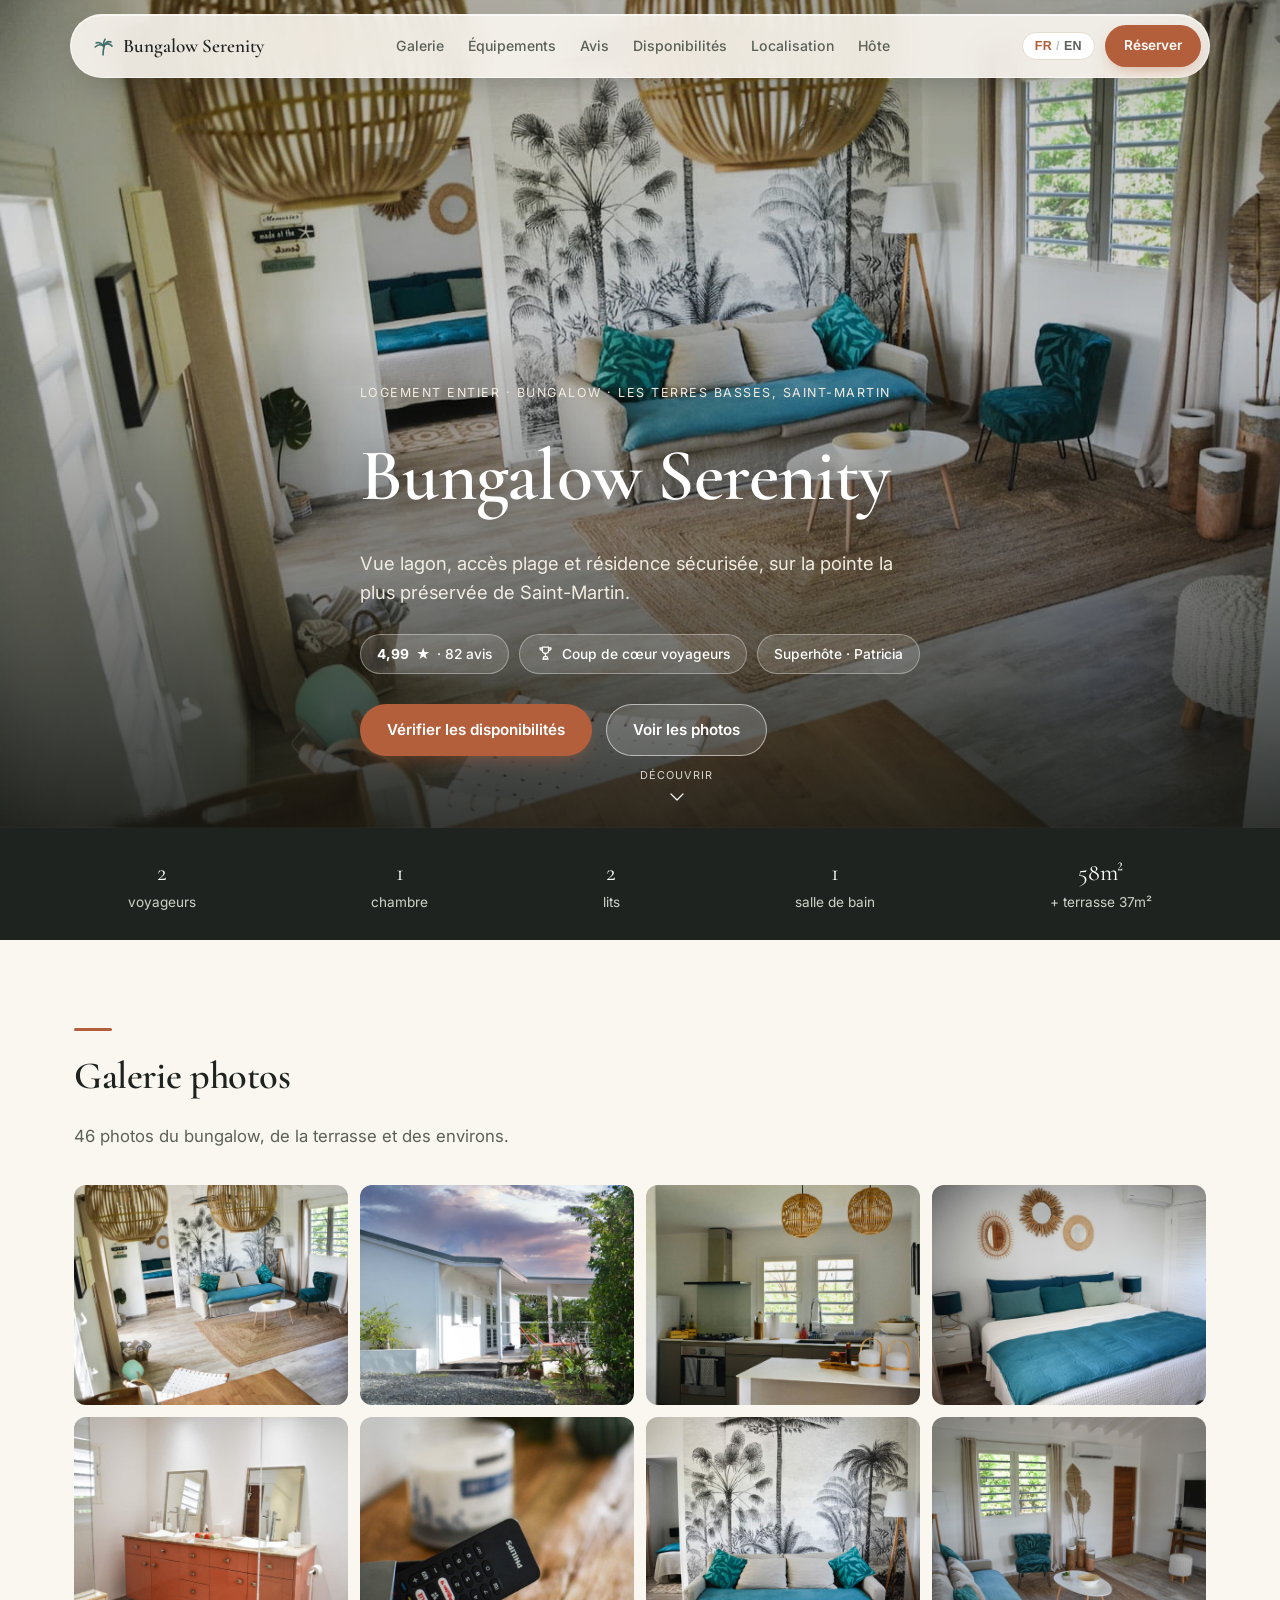
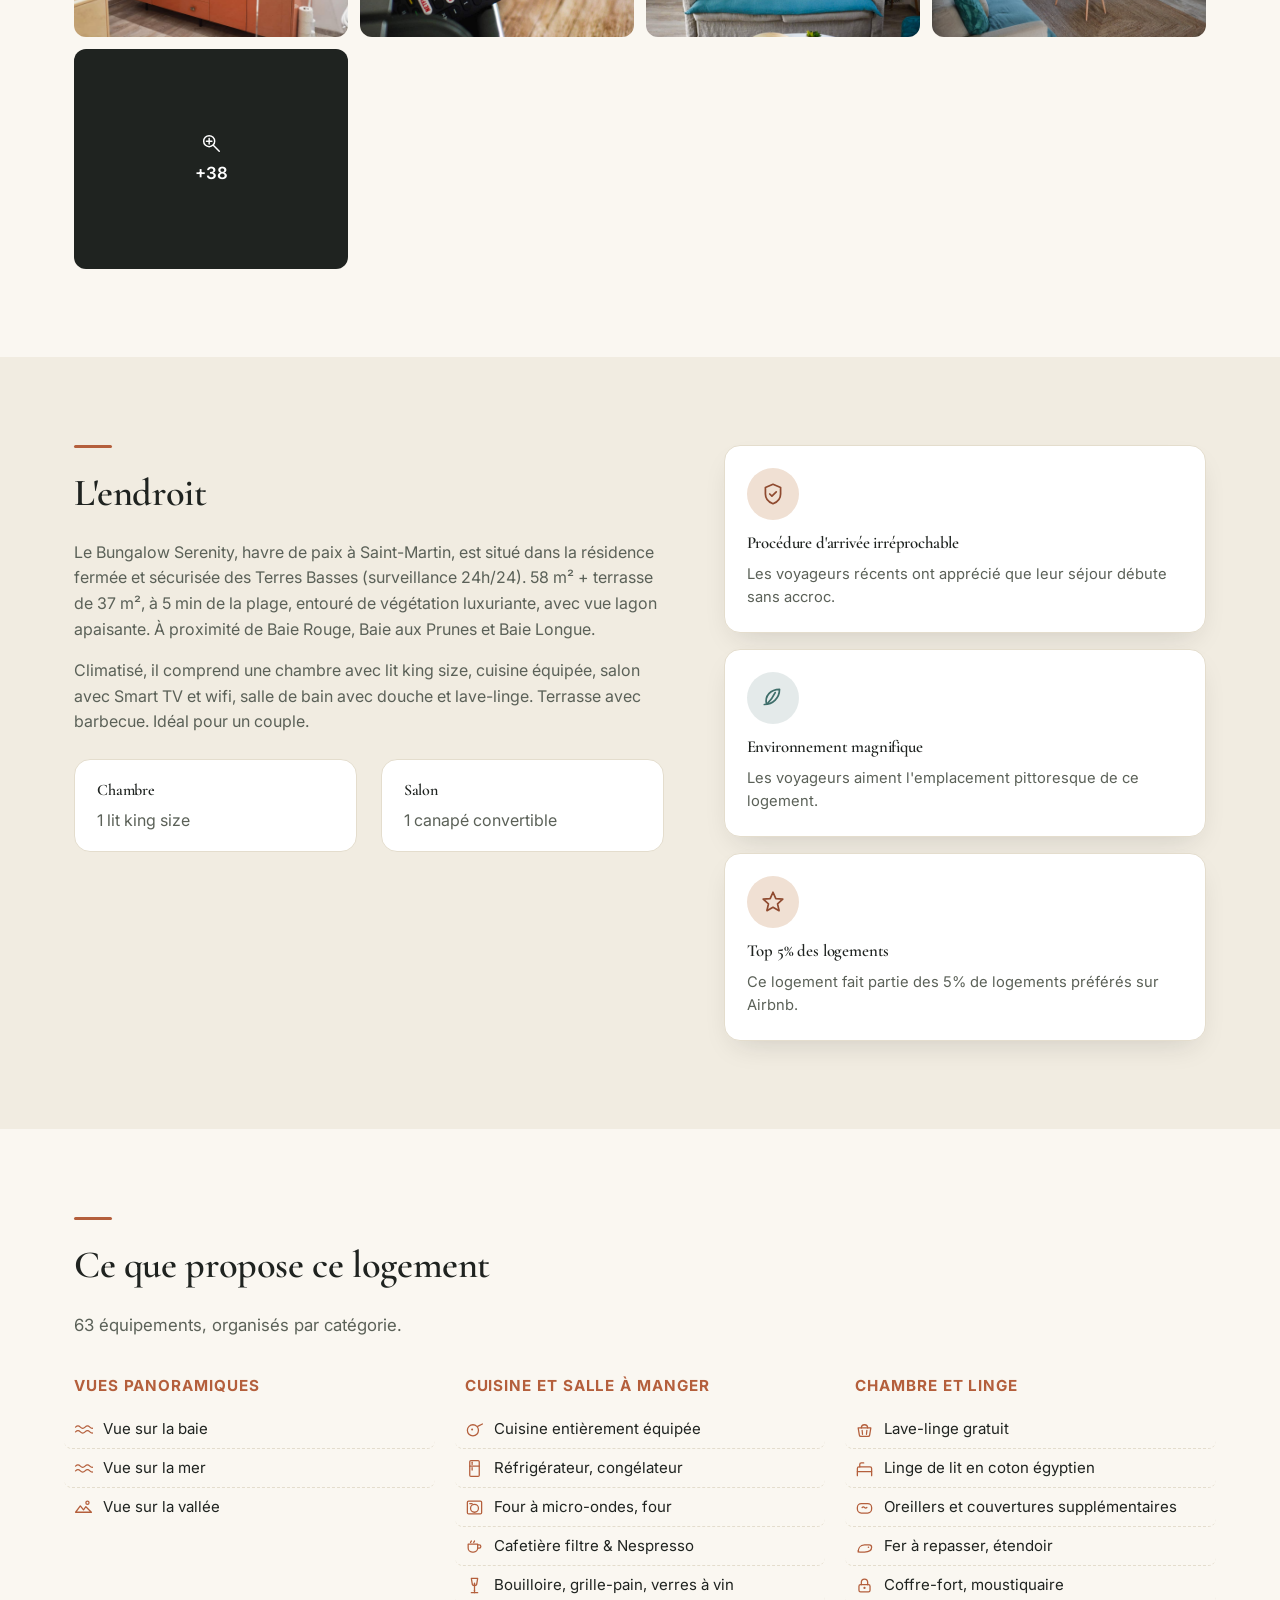
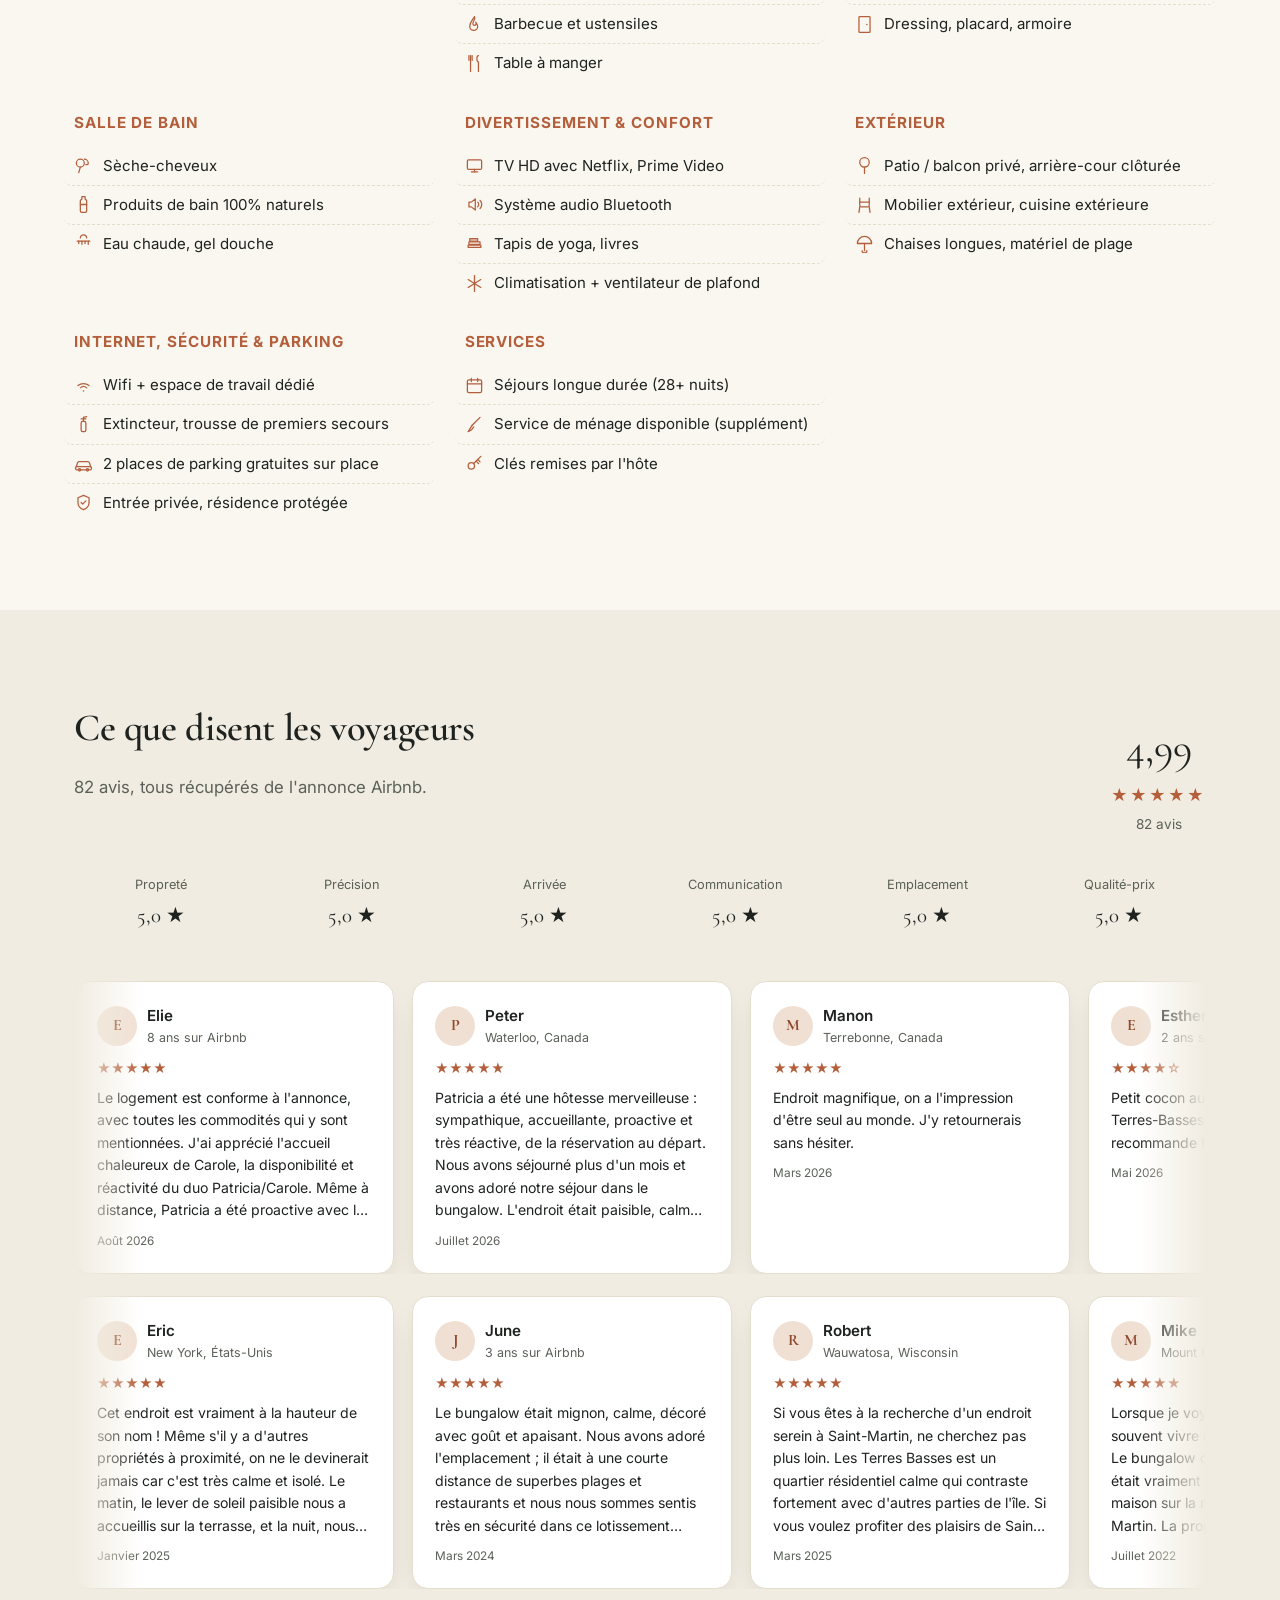
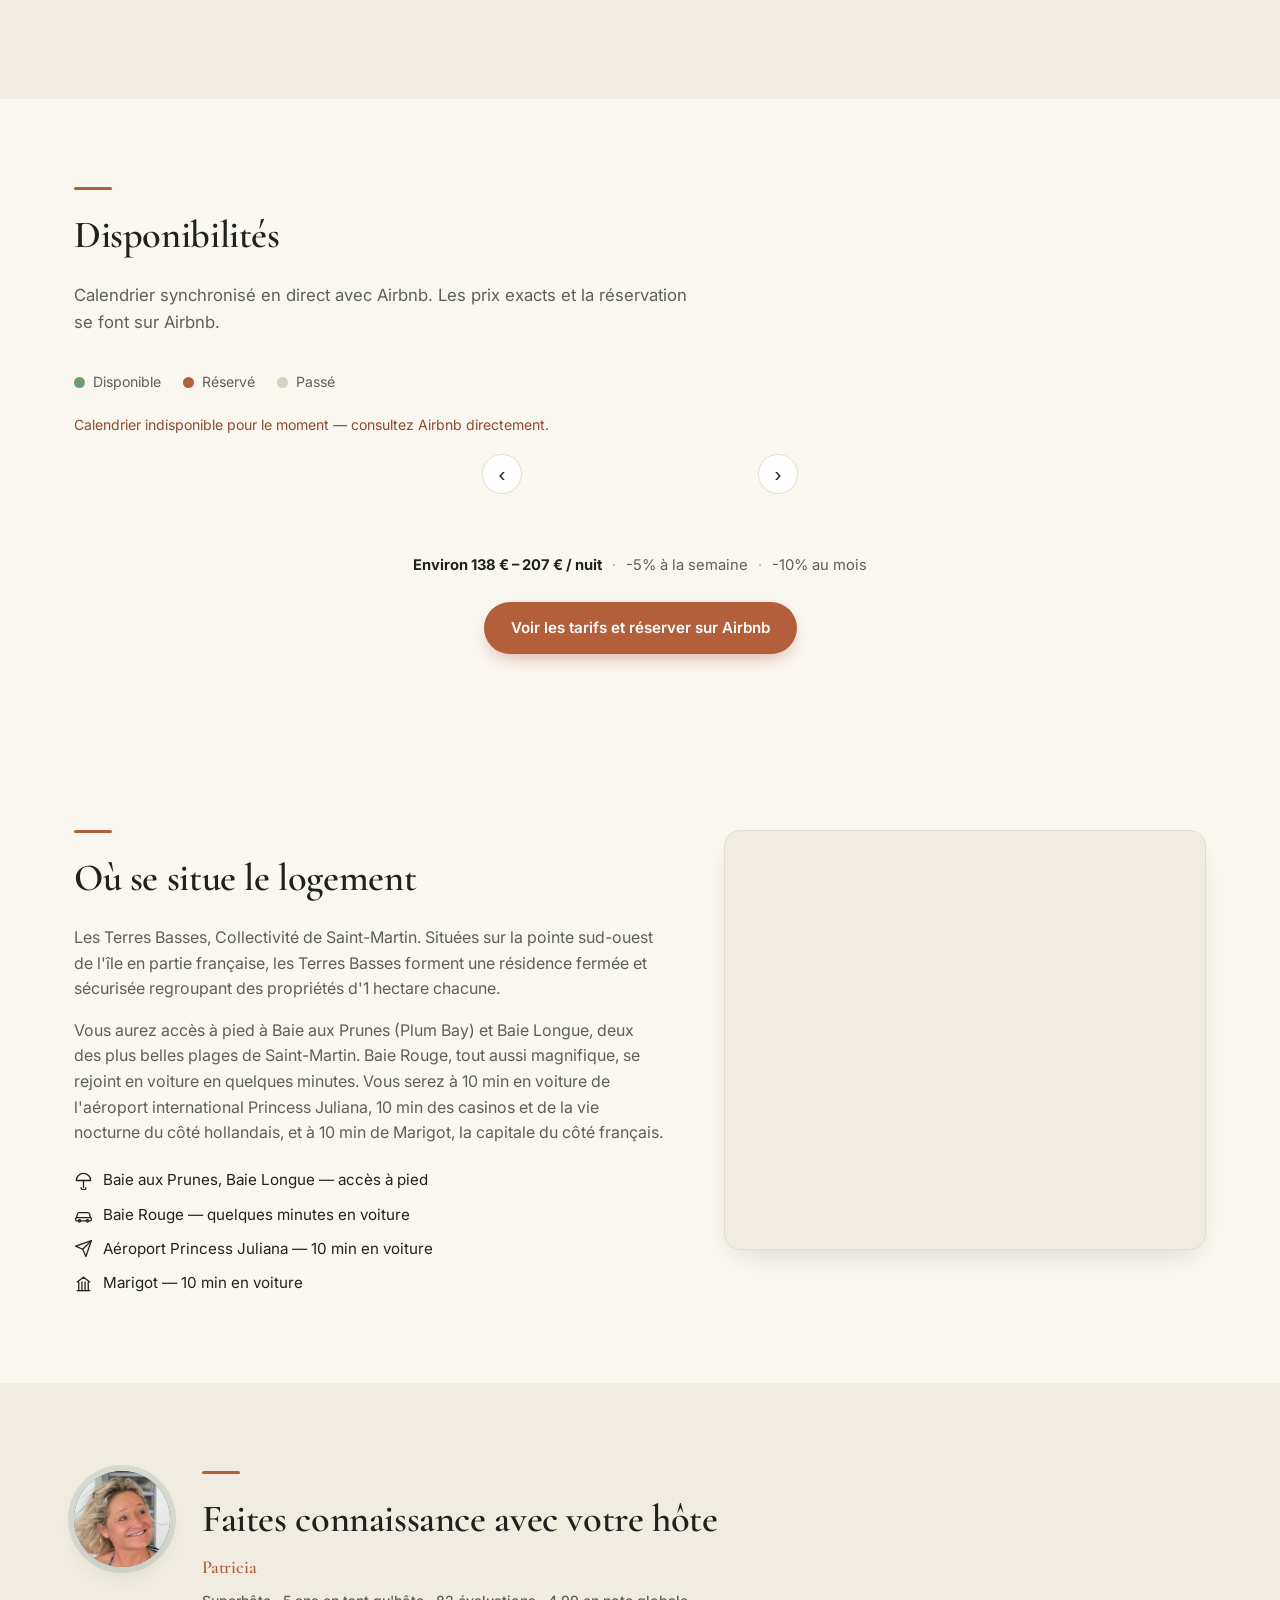
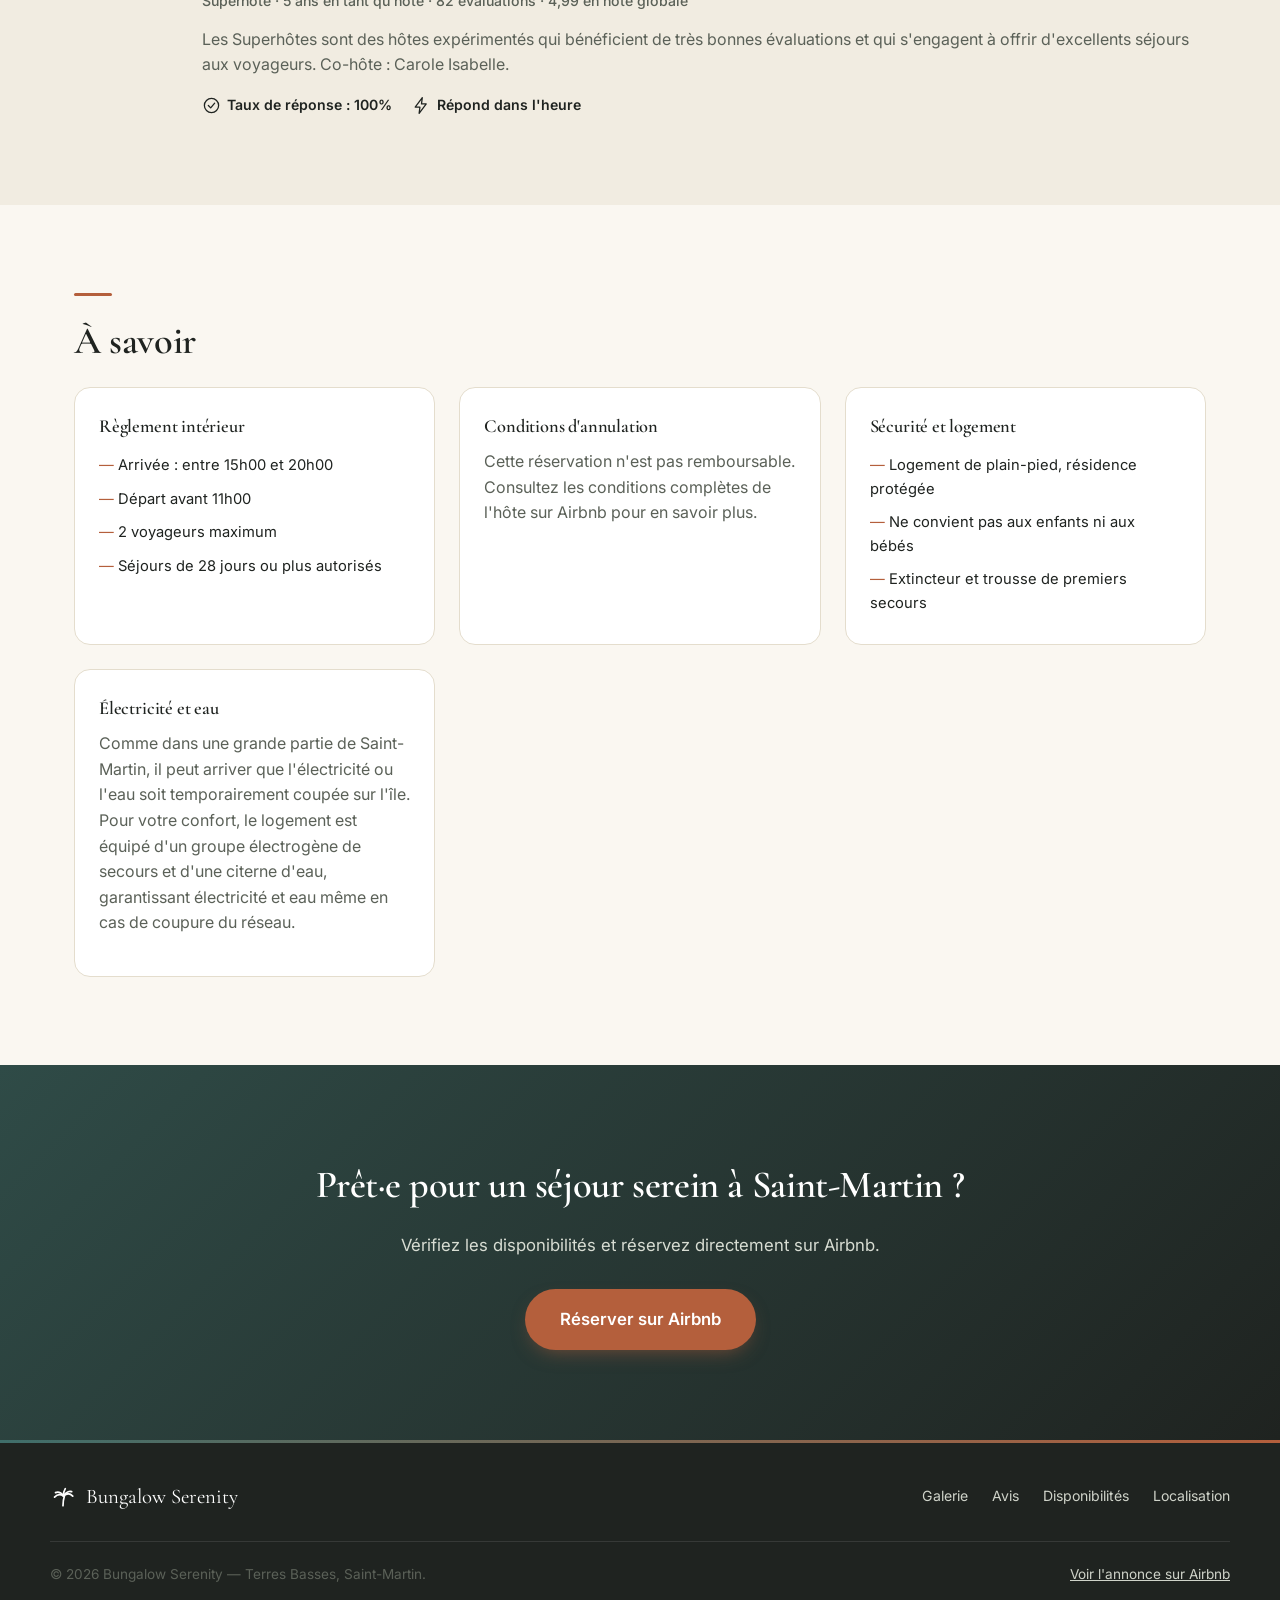
==== commit ef856d17: "Add files via upload" ====
--- a/index.html
+++ b/index.html
@@ -56,10 +56,14 @@
         <span class="badge" data-fr="Superhôte · Patricia" data-en="Superhost · Patricia">Superhôte · Patricia</span>
       </div>
       <div class="hero-cta">
-        <a class="btn btn-primary" id="cta-hero" href="#" target="_blank" rel="noopener" data-fr="Vérifier les disponibilités" data-en="Check availability">Vérifier les disponibilités</a>
+        <a class="btn btn-primary" id="cta-hero" href="#" target="_blank" rel="noopener" data-fr="Vérifier les disponibilités" data-en="Check availability">Vérifier les disponibilités<svg class="icon btn-arrow"><use href="images/icons.svg#ic-arrow-right"></use></svg></a>
         <a class="btn btn-ghost" href="#galerie" data-fr="Voir les photos" data-en="View photos">Voir les photos</a>
       </div>
     </div>
+    <a href="#galerie" class="scroll-cue">
+      <span data-fr="Découvrir" data-en="Discover">Découvrir</span>
+      <svg class="icon icon-bob"><use href="images/icons.svg#ic-chevron-down"></use></svg>
+    </a>
   </section>
 
   <!-- STATS STRIP -->
@@ -96,28 +100,28 @@
           Climatisé, il comprend une chambre avec lit king size, cuisine équipée, salon avec Smart TV et wifi, salle de bain avec douche et lave-linge. Terrasse avec barbecue. Idéal pour un couple.
         </p>
         <div class="sleep-blocks">
-          <div class="sleep-block">
+          <div class="sleep-block reveal">
             <h3 data-fr="Chambre" data-en="Bedroom">Chambre</h3>
             <p data-fr="1 lit king size" data-en="1 king-size bed">1 lit king size</p>
           </div>
-          <div class="sleep-block">
+          <div class="sleep-block reveal">
             <h3 data-fr="Salon" data-en="Living room">Salon</h3>
             <p data-fr="1 canapé convertible" data-en="1 sofa bed">1 canapé convertible</p>
           </div>
         </div>
       </div>
       <div class="highlight-cards">
-        <div class="highlight-card">
+        <div class="highlight-card reveal">
           <span class="hc-icon icon-chip"><svg class="icon icon-md icon-wiggle"><use href="images/icons.svg#ic-shield"></use></svg></span>
           <h3 data-fr="Procédure d'arrivée irréprochable" data-en="Flawless check-in">Procédure d'arrivée irréprochable</h3>
           <p data-fr="Les voyageurs récents ont apprécié que leur séjour débute sans accroc." data-en="Recent guests loved starting their stay without a hitch.">Les voyageurs récents ont apprécié que leur séjour débute sans accroc.</p>
         </div>
-        <div class="highlight-card">
+        <div class="highlight-card reveal">
           <span class="hc-icon icon-chip chip-lagoon"><svg class="icon icon-md icon-sway"><use href="images/icons.svg#ic-leaf"></use></svg></span>
           <h3 data-fr="Environnement magnifique" data-en="Beautiful surroundings">Environnement magnifique</h3>
           <p data-fr="Les voyageurs aiment l'emplacement pittoresque de ce logement." data-en="Guests love the picturesque location of this home.">Les voyageurs aiment l'emplacement pittoresque de ce logement.</p>
         </div>
-        <div class="highlight-card">
+        <div class="highlight-card reveal">
           <span class="hc-icon icon-chip"><svg class="icon icon-md icon-pulse"><use href="images/icons.svg#ic-star"></use></svg></span>
           <h3 data-fr="Top 5% des logements" data-en="Top 5% of homes">Top 5% des logements</h3>
           <p data-fr="Ce logement fait partie des 5% de logements préférés sur Airbnb." data-en="This home is in the top 5% of most-loved homes on Airbnb.">Ce logement fait partie des 5% de logements préférés sur Airbnb.</p>
@@ -186,7 +190,7 @@
         <span data-fr="-10% au mois" data-en="-10% for monthly stays">-10% au mois</span>
       </div>
       <div class="calendar-cta">
-        <a class="btn btn-primary" id="cta-calendar" href="#" target="_blank" rel="noopener" data-fr="Voir les tarifs et réserver sur Airbnb" data-en="See rates and book on Airbnb">Voir les tarifs et réserver sur Airbnb</a>
+        <a class="btn btn-primary" id="cta-calendar" href="#" target="_blank" rel="noopener" data-fr="Voir les tarifs et réserver sur Airbnb" data-en="See rates and book on Airbnb">Voir les tarifs et réserver sur Airbnb<svg class="icon btn-arrow"><use href="images/icons.svg#ic-arrow-right"></use></svg></a>
       </div>
     </div>
   </section>
@@ -200,12 +204,13 @@
            data-en="Terres Basses, Collectivité de Saint-Martin. Located on the south-western tip of the French side of the island, Terres Basses is a gated, secure residential area with properties spanning roughly 1 hectare each.">
           Les Terres Basses, Collectivité de Saint-Martin. Situées sur la pointe sud-ouest de l'île en partie française, les Terres Basses forment une résidence fermée et sécurisée regroupant des propriétés d'1 hectare chacune.
         </p>
-        <p data-fr="Vous aurez accès à pied à plusieurs des plus belles plages de Saint-Martin comme Baie Rouge, Baie aux Prunes (Plum Bay) et Baie Longue. Vous serez à 10 min en voiture de l'aéroport international Princess Juliana, 10 min des casinos et de la vie nocturne du côté hollandais, et à 10 min de Marigot, la capitale du côté français."
-           data-en="You'll have walking access to several of Saint-Martin's most beautiful beaches, such as Baie Rouge, Baie aux Prunes (Plum Bay) and Baie Longue. You'll be a 10-minute drive from Princess Juliana International Airport, 10 minutes from the casinos and nightlife on the Dutch side, and 10 minutes from Marigot, the capital of the French side.">
-          Vous aurez accès à pied à plusieurs des plus belles plages de Saint-Martin comme Baie Rouge, Baie aux Prunes (Plum Bay) et Baie Longue. Vous serez à 10 min en voiture de l'aéroport international Princess Juliana, 10 min des casinos et de la vie nocturne du côté hollandais, et à 10 min de Marigot, la capitale du côté français.
+        <p data-fr="Vous aurez accès à pied à Baie aux Prunes (Plum Bay) et Baie Longue, deux des plus belles plages de Saint-Martin. Baie Rouge, tout aussi magnifique, se rejoint en voiture en quelques minutes. Vous serez à 10 min en voiture de l'aéroport international Princess Juliana, 10 min des casinos et de la vie nocturne du côté hollandais, et à 10 min de Marigot, la capitale du côté français."
+           data-en="You'll have walking access to Baie aux Prunes (Plum Bay) and Baie Longue, two of Saint-Martin's most beautiful beaches. Baie Rouge, just as stunning, is a few minutes away by car. You'll be a 10-minute drive from Princess Juliana International Airport, 10 minutes from the casinos and nightlife on the Dutch side, and 10 minutes from Marigot, the capital of the French side.">
+          Vous aurez accès à pied à Baie aux Prunes (Plum Bay) et Baie Longue, deux des plus belles plages de Saint-Martin. Baie Rouge, tout aussi magnifique, se rejoint en voiture en quelques minutes. Vous serez à 10 min en voiture de l'aéroport international Princess Juliana, 10 min des casinos et de la vie nocturne du côté hollandais, et à 10 min de Marigot, la capitale du côté français.
         </p>
         <ul class="location-list">
-          <li><svg class="icon icon-sm icon-sway"><use href="images/icons.svg#ic-umbrella"></use></svg> <span data-fr="Baie Rouge, Baie aux Prunes, Baie Longue — accès à pied" data-en="Baie Rouge, Baie aux Prunes, Baie Longue — walking access">Baie Rouge, Baie aux Prunes, Baie Longue — accès à pied</span></li>
+          <li><svg class="icon icon-sm icon-sway"><use href="images/icons.svg#ic-umbrella"></use></svg> <span data-fr="Baie aux Prunes, Baie Longue — accès à pied" data-en="Baie aux Prunes, Baie Longue — walking access">Baie aux Prunes, Baie Longue — accès à pied</span></li>
+          <li><svg class="icon icon-sm icon-float"><use href="images/icons.svg#ic-car"></use></svg> <span data-fr="Baie Rouge — quelques minutes en voiture" data-en="Baie Rouge — a few minutes by car">Baie Rouge — quelques minutes en voiture</span></li>
           <li><svg class="icon icon-sm icon-bob"><use href="images/icons.svg#ic-plane"></use></svg> <span data-fr="Aéroport Princess Juliana — 10 min en voiture" data-en="Princess Juliana Airport — 10 min drive">Aéroport Princess Juliana — 10 min en voiture</span></li>
           <li><svg class="icon icon-sm icon-float"><use href="images/icons.svg#ic-landmark"></use></svg> <span data-fr="Marigot — 10 min en voiture" data-en="Marigot — 10 min drive">Marigot — 10 min en voiture</span></li>
         </ul>
@@ -217,7 +222,7 @@
   <!-- HOST -->
   <section class="section section-alt" id="hote">
     <div class="container host-inner">
-      <div class="host-avatar">P</div>
+      <div class="host-avatar"><img src="images/host-patricia.jpg" alt="Patricia, hôte du Bungalow Serenity"></div>
       <div>
         <h2 data-fr="Faites connaissance avec votre hôte" data-en="Meet your host">Faites connaissance avec votre hôte</h2>
         <h3>Patricia</h3>
@@ -239,7 +244,7 @@
     <div class="container">
       <h2 data-fr="À savoir" data-en="Good to know">À savoir</h2>
       <div class="info-grid">
-        <div class="info-card">
+        <div class="info-card reveal">
           <h3 data-fr="Règlement intérieur" data-en="House rules">Règlement intérieur</h3>
           <ul>
             <li data-fr="Arrivée : entre 15h00 et 20h00" data-en="Check-in: between 3:00 PM and 8:00 PM">Arrivée : entre 15h00 et 20h00</li>
@@ -248,11 +253,11 @@
             <li data-fr="Séjours de 28 jours ou plus autorisés" data-en="Stays of 28+ nights allowed">Séjours de 28 jours ou plus autorisés</li>
           </ul>
         </div>
-        <div class="info-card">
+        <div class="info-card reveal">
           <h3 data-fr="Conditions d'annulation" data-en="Cancellation policy">Conditions d'annulation</h3>
           <p data-fr="Cette réservation n'est pas remboursable. Consultez les conditions complètes de l'hôte sur Airbnb pour en savoir plus." data-en="This reservation is non-refundable. Check the host's full policy on Airbnb for details.">Cette réservation n'est pas remboursable. Consultez les conditions complètes de l'hôte sur Airbnb pour en savoir plus.</p>
         </div>
-        <div class="info-card">
+        <div class="info-card reveal">
           <h3 data-fr="Sécurité et logement" data-en="Safety & property">Sécurité et logement</h3>
           <ul>
             <li data-fr="Logement de plain-pied, résidence protégée" data-en="Ground-floor home, gated residence">Logement de plain-pied, résidence protégée</li>
@@ -260,7 +265,7 @@
             <li data-fr="Extincteur et trousse de premiers secours" data-en="Fire extinguisher and first aid kit">Extincteur et trousse de premiers secours</li>
           </ul>
         </div>
-        <div class="info-card">
+        <div class="info-card reveal">
           <h3 data-fr="Électricité et eau" data-en="Power & water">Électricité et eau</h3>
           <p data-fr="Comme dans une grande partie de Saint-Martin, il peut arriver que l'électricité ou l'eau soit temporairement coupée sur l'île. Pour votre confort, le logement est équipé d'un groupe électrogène de secours et d'une citerne d'eau, garantissant électricité et eau même en cas de coupure du réseau."
              data-en="As in much of Saint-Martin, power or water outages can occasionally occur on the island. For your comfort, the property is equipped with a backup generator and a water cistern, ensuring electricity and water even during network outages.">
@@ -276,13 +281,25 @@
     <div class="container final-cta-inner">
       <h2 data-fr="Prêt·e pour un séjour serein à Saint-Martin ?" data-en="Ready for a serene stay in Saint-Martin?">Prêt·e pour un séjour serein à Saint-Martin ?</h2>
       <p data-fr="Vérifiez les disponibilités et réservez directement sur Airbnb." data-en="Check availability and book directly on Airbnb.">Vérifiez les disponibilités et réservez directement sur Airbnb.</p>
-      <a class="btn btn-primary btn-large" id="cta-final" href="#" target="_blank" rel="noopener" data-fr="Réserver sur Airbnb" data-en="Book on Airbnb">Réserver sur Airbnb</a>
+      <a class="btn btn-primary btn-large" id="cta-final" href="#" target="_blank" rel="noopener" data-fr="Réserver sur Airbnb" data-en="Book on Airbnb">Réserver sur Airbnb<svg class="icon btn-arrow"><use href="images/icons.svg#ic-arrow-right"></use></svg></a>
     </div>
   </section>
 
 </main>
 
 <footer class="site-footer">
+  <div class="container footer-top">
+    <a href="#top" class="footer-brand">
+      <svg class="icon icon-md icon-sway"><use href="images/icons.svg#ic-palm"></use></svg>
+      <span>Bungalow Serenity</span>
+    </a>
+    <nav class="footer-links">
+      <a href="#galerie" data-fr="Galerie" data-en="Gallery">Galerie</a>
+      <a href="#avis" data-fr="Avis" data-en="Reviews">Avis</a>
+      <a href="#disponibilites" data-fr="Disponibilités" data-en="Availability">Disponibilités</a>
+      <a href="#localisation" data-fr="Localisation" data-en="Location">Localisation</a>
+    </nav>
+  </div>
   <div class="container footer-inner">
     <p>&copy; <span id="year"></span> Bungalow Serenity — Terres Basses, Saint-Martin.</p>
     <a href="#" id="cta-footer" target="_blank" rel="noopener" data-fr="Voir l'annonce sur Airbnb" data-en="View listing on Airbnb">Voir l'annonce sur Airbnb</a>
@@ -293,13 +310,17 @@
 <div class="lightbox" id="lightbox">
   <button class="lightbox-close" id="lightbox-close" aria-label="Close">&times;</button>
   <button class="lightbox-nav prev" id="lightbox-prev" aria-label="Previous">&#8249;</button>
-  <img src="" alt="" id="lightbox-img">
+  <div class="lightbox-media">
+    <img src="" alt="" id="lightbox-img">
+    <div class="lightbox-caption" id="lightbox-caption"></div>
+  </div>
   <button class="lightbox-nav next" id="lightbox-next" aria-label="Next">&#8250;</button>
   <div class="lightbox-count" id="lightbox-count"></div>
 </div>
 
 <script src="https://unpkg.com/leaflet@1.9.4/dist/leaflet.js"></script>
 <script src="js/reviews.js"></script>
+<script src="js/photos.js"></script>
 <script src="js/script.js"></script>
 <script src="js/availability.js"></script>
 </body>
--- a/css/style.css
+++ b/css/style.css
@@ -11,6 +11,9 @@
   --star: #b45f3c;
   --radius: 16px;
   --shadow: 0 12px 30px -12px rgba(31, 35, 32, 0.18);
+  --shadow-sm: 0 6px 16px -8px rgba(31, 35, 32, 0.16);
+  --shadow-lg: 0 24px 48px -16px rgba(31, 35, 32, 0.28);
+  --ease: cubic-bezier(0.22, 1, 0.36, 1);
   --font-display: "Cormorant Garamond", Georgia, serif;
   --font-body: "Inter", -apple-system, BlinkMacSystemFont, sans-serif;
 }
@@ -39,16 +42,30 @@
 .section-alt { background: var(--paper-alt); }
 .section-lead { font-size: 1.05rem; margin-bottom: 2.2rem; max-width: 620px; }
 
+.section h2, .host-inner h2 { position: relative; padding-top: 18px; }
+.section h2::before, .host-inner h2::before {
+  content: ""; position: absolute; top: 0; left: 0; width: 38px; height: 3px;
+  background: var(--accent); border-radius: 3px;
+}
+.reviews-heading h2 { padding-top: 0; }
+.reviews-heading h2::before { display: none; }
+
+/* SCROLL REVEAL */
+.reveal { opacity: 0; transform: translateY(26px); transition: opacity 0.7s var(--ease), transform 0.7s var(--ease); }
+.reveal.in-view { opacity: 1; transform: none; }
+
 .btn {
-  display: inline-flex; align-items: center; justify-content: center;
+  display: inline-flex; align-items: center; justify-content: center; gap: 8px;
   padding: 13px 26px; border-radius: 999px; font-weight: 600; font-size: 0.95rem;
-  border: 1px solid transparent; cursor: pointer; transition: transform 0.15s ease, box-shadow 0.15s ease, background 0.15s ease;
+  border: 1px solid transparent; cursor: pointer; transition: transform 0.2s var(--ease), box-shadow 0.2s var(--ease), background 0.2s var(--ease);
   white-space: nowrap;
 }
 .btn-primary { background: var(--accent); color: #fff; box-shadow: 0 8px 20px -8px rgba(180, 95, 60, 0.6); }
-.btn-primary:hover { background: var(--accent-dark); transform: translateY(-1px); }
+.btn-primary:hover { background: var(--accent-dark); transform: translateY(-2px); box-shadow: 0 14px 26px -10px rgba(180, 95, 60, 0.7); }
+.btn-primary .btn-arrow { width: 15px; height: 15px; transition: transform 0.2s var(--ease); }
+.btn-primary:hover .btn-arrow { transform: translateX(3px); }
 .btn-ghost { background: rgba(255,255,255,0.15); color: #fff; border-color: rgba(255,255,255,0.55); backdrop-filter: blur(4px); }
-.btn-ghost:hover { background: rgba(255,255,255,0.28); }
+.btn-ghost:hover { background: rgba(255,255,255,0.28); transform: translateY(-2px); }
 .btn-small { padding: 9px 18px; font-size: 0.85rem; }
 .btn-large { padding: 16px 34px; font-size: 1.05rem; }
 
@@ -56,8 +73,8 @@
 .site-header {
   position: fixed; top: 14px; left: 50%; transform: translateX(-50%); z-index: 200;
   width: min(94%, 1140px);
-  background: rgba(250, 247, 241, 0.78); backdrop-filter: blur(16px) saturate(1.4); -webkit-backdrop-filter: blur(16px) saturate(1.4);
-  border: 1px solid rgba(255,255,255,0.5);
+  background: rgba(250, 247, 241, 0.9); backdrop-filter: blur(16px) saturate(1.4); -webkit-backdrop-filter: blur(16px) saturate(1.4);
+  border: 1px solid rgba(255,255,255,0.6);
   border-radius: 999px;
   box-shadow: 0 14px 34px -14px rgba(31, 35, 32, 0.35), 0 1px 0 rgba(255,255,255,0.6) inset;
   transition: top 0.25s ease, box-shadow 0.25s ease;
@@ -113,19 +130,42 @@
 
 /* HERO */
 .hero { position: relative; min-height: 92vh; display: flex; align-items: flex-end; color: #fff; overflow: hidden; }
-.hero-media { position: absolute; inset: 0; background-size: cover; background-position: center; transition: opacity 1.2s ease; }
-.hero-overlay { position: absolute; inset: 0; background: linear-gradient(180deg, rgba(20,22,18,0.15) 0%, rgba(20,22,18,0.15) 40%, rgba(20,22,18,0.82) 100%); }
-.hero-content { position: relative; z-index: 2; padding-bottom: 64px; }
+.hero-media {
+  position: absolute; inset: 0; background-size: cover; background-position: center;
+  transition: opacity 1.2s ease; animation: hero-zoom 16s var(--ease) forwards;
+}
+@keyframes hero-zoom { from { transform: scale(1.08); } to { transform: scale(1); } }
+.hero-overlay { position: absolute; inset: 0; background: linear-gradient(180deg, rgba(20,22,18,0.2) 0%, rgba(20,22,18,0.18) 40%, rgba(20,22,18,0.86) 100%); }
+.hero-content { position: relative; z-index: 2; padding-bottom: 72px; }
+.hero-content > * { opacity: 0; animation: fade-up 0.8s var(--ease) forwards; }
+@keyframes fade-up { from { opacity: 0; transform: translateY(20px); } to { opacity: 1; transform: translateY(0); } }
+.hero-content .eyebrow { animation-delay: 0.05s; }
+.hero-content h1 { animation-delay: 0.18s; }
+.hero-content .hero-sub { animation-delay: 0.3s; }
+.hero-content .hero-badges { animation-delay: 0.42s; }
+.hero-content .hero-cta { animation-delay: 0.54s; }
 .eyebrow { text-transform: uppercase; letter-spacing: 0.12em; font-size: 0.78rem; color: #f1ece1; opacity: 0.85; margin-bottom: 14px; }
-.hero h1 { font-size: clamp(2.6rem, 6vw, 4.6rem); color: #fff; margin-bottom: 14px; }
+.hero h1 { font-size: clamp(2.6rem, 6vw, 4.6rem); color: #fff; margin-bottom: 14px; text-shadow: 0 4px 24px rgba(0,0,0,0.25); }
 .hero-sub { font-size: 1.15rem; color: #f1ece1; max-width: 540px; margin-bottom: 26px; }
 .hero-badges { display: flex; gap: 10px; flex-wrap: wrap; margin-bottom: 30px; }
 .badge {
   display: inline-flex; align-items: center; gap: 7px;
   background: rgba(255,255,255,0.14); border: 1px solid rgba(255,255,255,0.35); backdrop-filter: blur(6px);
   padding: 8px 16px; border-radius: 999px; font-size: 0.86rem; font-weight: 500;
-}
+  transition: background 0.2s var(--ease), transform 0.2s var(--ease);
+}
+.badge:hover { background: rgba(255,255,255,0.22); transform: translateY(-2px); }
 .hero-cta { display: flex; gap: 14px; flex-wrap: wrap; }
+
+.scroll-cue {
+  position: absolute; bottom: 22px; left: 50%; transform: translateX(-50%); z-index: 2;
+  color: #fff; display: flex; flex-direction: column; align-items: center; gap: 4px;
+  opacity: 0; animation: fade-up 0.8s var(--ease) forwards; animation-delay: 0.7s;
+  transition: opacity 0.2s var(--ease);
+}
+.scroll-cue span { font-size: 0.68rem; text-transform: uppercase; letter-spacing: 0.1em; opacity: 0.8; }
+.scroll-cue .icon { width: 18px; height: 18px; }
+.scroll-cue:hover span { opacity: 1; }
 
 /* STATS STRIP */
 .stats-strip { background: var(--ink); color: #fff; }
@@ -141,27 +181,50 @@
 .gallery-grid {
   display: grid; grid-template-columns: repeat(4, 1fr); gap: 12px;
 }
-.gallery-grid img {
-  width: 100%; height: 220px; object-fit: cover; border-radius: 12px; cursor: pointer;
-  transition: transform 0.25s ease, filter 0.25s ease;
-}
-.gallery-grid img:hover { transform: scale(1.02); filter: brightness(1.05); }
+.g-item { position: relative; border-radius: 12px; overflow: hidden; cursor: pointer; }
+.g-item img {
+  width: 100%; height: 220px; object-fit: cover; display: block;
+  transition: transform 0.5s var(--ease);
+}
+.g-item::after {
+  content: ""; position: absolute; inset: 0; opacity: 0; transition: opacity 0.3s var(--ease);
+  background: linear-gradient(180deg, transparent 50%, rgba(20,20,16,0.55) 100%);
+}
+.g-item .g-zoom {
+  position: absolute; inset: 0; display: flex; align-items: center; justify-content: center;
+  opacity: 0; transition: opacity 0.3s var(--ease); color: #fff;
+}
+.g-item .g-zoom .icon { width: 26px; height: 26px; }
+.g-item:hover img { transform: scale(1.08); }
+.g-item:hover::after, .g-item:hover .g-zoom { opacity: 1; }
 .gallery-grid .g-more {
   width: 100%; height: 220px; border-radius: 12px; background: var(--ink); color: #fff;
-  display: flex; align-items: center; justify-content: center; font-weight: 600; cursor: pointer; font-size: 1.05rem;
-}
-@media (max-width: 900px) { .gallery-grid { grid-template-columns: repeat(2, 1fr); } .gallery-grid img, .gallery-grid .g-more { height: 160px; } }
+  display: flex; flex-direction: column; align-items: center; justify-content: center; gap: 6px; cursor: pointer;
+  transition: background 0.25s var(--ease);
+}
+.gallery-grid .g-more:hover { background: var(--accent-dark); }
+.gallery-grid .g-more .icon { width: 22px; height: 22px; }
+.gallery-grid .g-more span { font-weight: 600; font-size: 1.05rem; }
+@media (max-width: 900px) { .gallery-grid { grid-template-columns: repeat(2, 1fr); } .g-item img, .gallery-grid .g-more { height: 160px; } }
 .gallery-hidden { display: none !important; }
 
 /* SLEEP BLOCKS */
 .sleep-blocks { display: flex; gap: 24px; margin-top: 1.5rem; }
-.sleep-block { background: #fff; border: 1px solid var(--line); border-radius: var(--radius); padding: 18px 22px; flex: 1; }
+.sleep-block {
+  background: #fff; border: 1px solid var(--line); border-radius: var(--radius); padding: 18px 22px; flex: 1;
+  transition: transform 0.25s var(--ease), box-shadow 0.25s var(--ease), border-color 0.25s var(--ease);
+}
+.sleep-block:hover { transform: translateY(-3px); box-shadow: var(--shadow-sm); border-color: transparent; }
 .sleep-block h3 { margin-bottom: 4px; font-size: 1rem; }
 .sleep-block p { margin: 0; }
 
 /* HIGHLIGHT CARDS */
 .highlight-cards { display: flex; flex-direction: column; gap: 16px; }
-.highlight-card { background: #fff; border: 1px solid var(--line); border-radius: var(--radius); padding: 22px; box-shadow: var(--shadow); }
+.highlight-card {
+  background: #fff; border: 1px solid var(--line); border-radius: var(--radius); padding: 22px; box-shadow: var(--shadow);
+  transition: transform 0.3s var(--ease), box-shadow 0.3s var(--ease);
+}
+.highlight-card:hover { transform: translateY(-5px); box-shadow: var(--shadow-lg); }
 .hc-icon { width: 52px; height: 52px; }
 .highlight-card h3 { margin: 10px 0 6px; font-size: 1.05rem; }
 .highlight-card p { margin: 0; font-size: 0.92rem; }
@@ -171,9 +234,14 @@
 @media (max-width: 900px) { .amenities-grid { grid-template-columns: repeat(2, 1fr); } }
 @media (max-width: 600px) { .amenities-grid { grid-template-columns: 1fr; } }
 .amenity-cat h3 { font-size: 0.95rem; text-transform: uppercase; letter-spacing: 0.06em; color: var(--accent); font-family: var(--font-body); font-weight: 700; margin-bottom: 12px; }
-.amenity-cat ul li { padding: 7px 0; border-bottom: 1px dashed var(--line); font-size: 0.94rem; color: var(--ink); display: flex; gap: 10px; }
+.amenity-cat ul li {
+  padding: 7px 10px; margin: 0 -10px; border-radius: 8px; border-bottom: 1px dashed var(--line);
+  font-size: 0.94rem; color: var(--ink); display: flex; gap: 10px; align-items: center;
+  transition: background 0.2s var(--ease);
+}
+.amenity-cat ul li:hover { background: rgba(180, 95, 60, 0.07); }
 .amenity-cat ul li:last-child { border-bottom: none; }
-.amenity-cat ul li .a-ico { flex-shrink: 0; }
+.amenity-cat ul li .a-ico { flex-shrink: 0; color: var(--accent); }
 
 /* REVIEWS */
 .reviews-heading { display: flex; justify-content: space-between; align-items: flex-end; flex-wrap: wrap; gap: 20px; margin-bottom: 8px; }
@@ -199,7 +267,9 @@
 .review-card {
   background: #fff; border: 1px solid var(--line); border-radius: var(--radius); padding: 22px;
   width: 320px; flex-shrink: 0; box-shadow: var(--shadow); cursor: pointer;
-}
+  transition: transform 0.25s var(--ease), box-shadow 0.25s var(--ease);
+}
+.review-card:hover { transform: translateY(-4px); box-shadow: var(--shadow-lg); }
 .review-card .rc-top { display: flex; align-items: center; gap: 10px; margin-bottom: 10px; }
 .review-card .rc-avatar {
   width: 40px; height: 40px; border-radius: 50%; background: var(--accent-soft); color: var(--accent-dark);
@@ -256,7 +326,29 @@
 .price-note .price-sep { opacity: 0.5; }
 
 /* MAP */
-.map-box { width: 100%; height: 420px; border-radius: var(--radius); overflow: hidden; border: 1px solid var(--line); box-shadow: var(--shadow); }
+.map-box { width: 100%; height: 420px; border-radius: var(--radius); overflow: hidden; border: 1px solid var(--line); box-shadow: var(--shadow); background: var(--paper-alt); }
+
+.map-pin-dot {
+  position: absolute; top: 0; left: 3px; width: 34px; height: 34px; border-radius: 50%;
+  background: var(--accent); color: #fff; display: flex; align-items: center; justify-content: center;
+  box-shadow: 0 4px 12px -2px rgba(31, 35, 32, 0.4), 0 0 0 4px rgba(255,255,255,0.9);
+  animation: icon-bob 2.6s ease-in-out infinite;
+}
+.map-pin-tail {
+  position: absolute; top: 30px; left: 17px; width: 6px; height: 6px; background: var(--accent-dark);
+  border-radius: 50% 50% 50% 0; transform: rotate(45deg);
+}
+.leaflet-popup-content-wrapper { border-radius: 12px; box-shadow: var(--shadow-lg); }
+.leaflet-popup-content { font-family: var(--font-body); font-size: 0.9rem; color: var(--ink); margin: 10px 14px; }
+.leaflet-popup-content strong { font-family: var(--font-display); font-size: 1.05rem; color: var(--accent-dark); }
+.leaflet-popup-tip { box-shadow: none; }
+.leaflet-control-zoom { border: none !important; box-shadow: var(--shadow-sm) !important; border-radius: 10px !important; overflow: hidden; }
+.leaflet-control-zoom a {
+  background: #fff !important; color: var(--ink) !important; width: 32px !important; height: 32px !important;
+  line-height: 32px !important; border-color: var(--line) !important;
+}
+.leaflet-control-zoom a:hover { background: var(--accent-soft) !important; color: var(--accent-dark) !important; }
+.leaflet-control-attribution { background: rgba(250, 247, 241, 0.85) !important; font-size: 0.68rem !important; }
 .location-list { margin-top: 1.4rem; display: flex; flex-direction: column; gap: 10px; }
 .location-list li { font-size: 0.95rem; color: var(--ink); display: flex; gap: 10px; align-items: center; }
 
@@ -265,7 +357,10 @@
 .host-avatar {
   width: 96px; height: 96px; border-radius: 50%; background: var(--lagoon); color: #fff;
   display: flex; align-items: center; justify-content: center; font-family: var(--font-display); font-size: 2.4rem; flex-shrink: 0;
-}
+  box-shadow: 0 0 0 6px rgba(63, 110, 106, 0.14), var(--shadow);
+  overflow: hidden;
+}
+.host-avatar img { width: 100%; height: 100%; object-fit: cover; }
 .host-inner h2 { margin-bottom: 2px; }
 .host-inner h3 { color: var(--accent); margin-bottom: 8px; }
 .host-tags { font-size: 0.88rem; font-weight: 500; margin-bottom: 14px; }
@@ -286,8 +381,20 @@
 .final-cta p { color: #d8ddd3; margin-bottom: 30px; font-size: 1.05rem; }
 
 /* FOOTER */
-.site-footer { background: var(--ink); color: #cfd3c9; padding: 30px 0; }
-.footer-inner { display: flex; justify-content: space-between; flex-wrap: wrap; gap: 10px; font-size: 0.85rem; }
+.site-footer { background: var(--ink); color: #cfd3c9; position: relative; }
+.site-footer::before {
+  content: ""; position: absolute; top: 0; left: 0; right: 0; height: 3px;
+  background: linear-gradient(90deg, var(--lagoon), var(--accent));
+}
+.footer-top {
+  display: flex; justify-content: space-between; align-items: center; flex-wrap: wrap; gap: 20px;
+  padding: 40px 0 28px; border-bottom: 1px solid rgba(255,255,255,0.1);
+}
+.footer-brand { display: flex; align-items: center; gap: 10px; font-family: var(--font-display); font-size: 1.3rem; color: #fff; }
+.footer-links { display: flex; gap: 24px; flex-wrap: wrap; }
+.footer-links a { font-size: 0.88rem; color: #cfd3c9; transition: color 0.2s var(--ease); }
+.footer-links a:hover { color: #fff; }
+.footer-inner { display: flex; justify-content: space-between; flex-wrap: wrap; gap: 10px; font-size: 0.85rem; padding: 22px 0; }
 .footer-inner a { text-decoration: underline; }
 .footer-inner a:hover { color: #fff; }
 
@@ -297,7 +404,9 @@
   display: none; align-items: center; justify-content: center;
 }
 .lightbox.open { display: flex; }
-.lightbox img { max-width: 88vw; max-height: 84vh; border-radius: 8px; }
+.lightbox-media { display: flex; flex-direction: column; align-items: center; max-width: 88vw; }
+.lightbox img { max-width: 88vw; max-height: 78vh; border-radius: 8px; }
+.lightbox-caption { color: #f1ece1; font-size: 0.95rem; text-align: center; margin-top: 14px; max-width: 640px; padding: 0 16px; }
 .lightbox-close { position: absolute; top: 22px; right: 28px; background: none; border: none; color: #fff; font-size: 2.2rem; cursor: pointer; line-height: 1; }
 .lightbox-nav { position: absolute; top: 50%; transform: translateY(-50%); background: rgba(255,255,255,0.12); border: none; color: #fff; font-size: 2.4rem; width: 54px; height: 54px; border-radius: 50%; cursor: pointer; }
 .lightbox-nav:hover { background: rgba(255,255,255,0.24); }
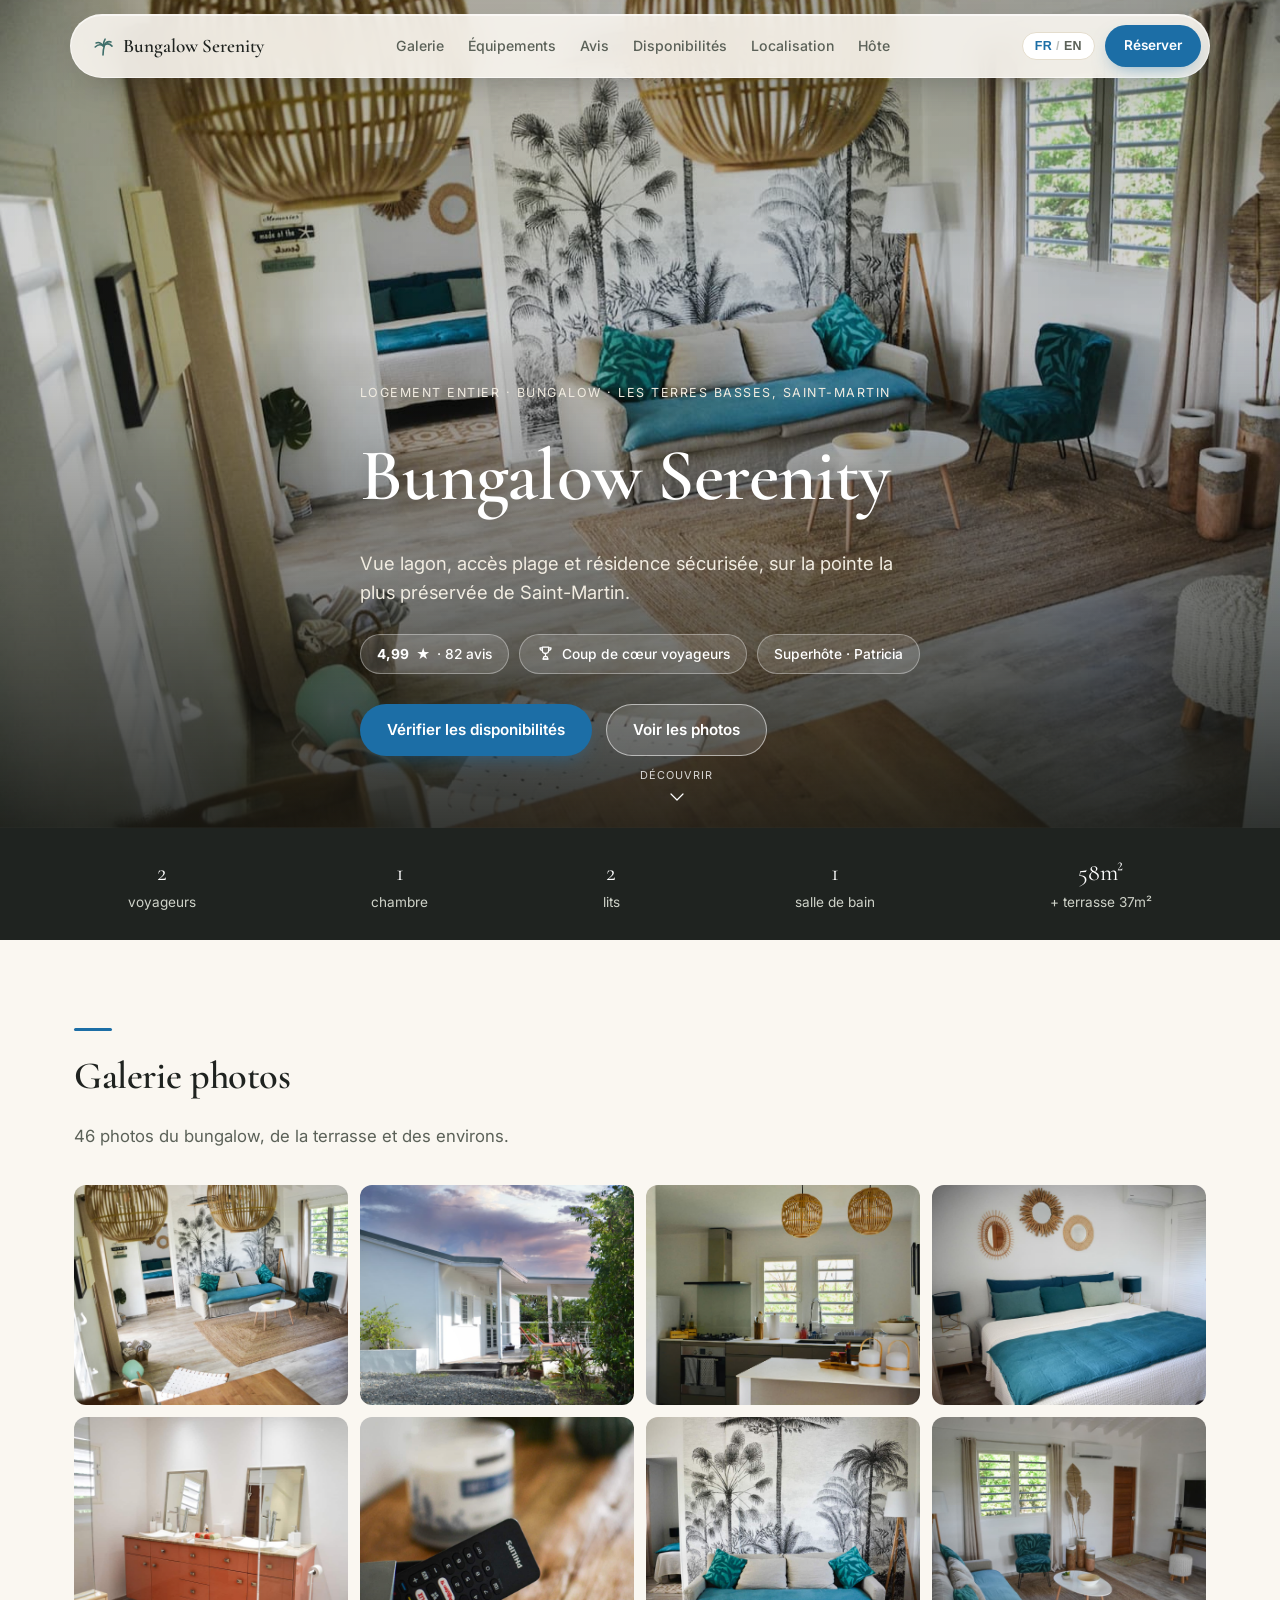
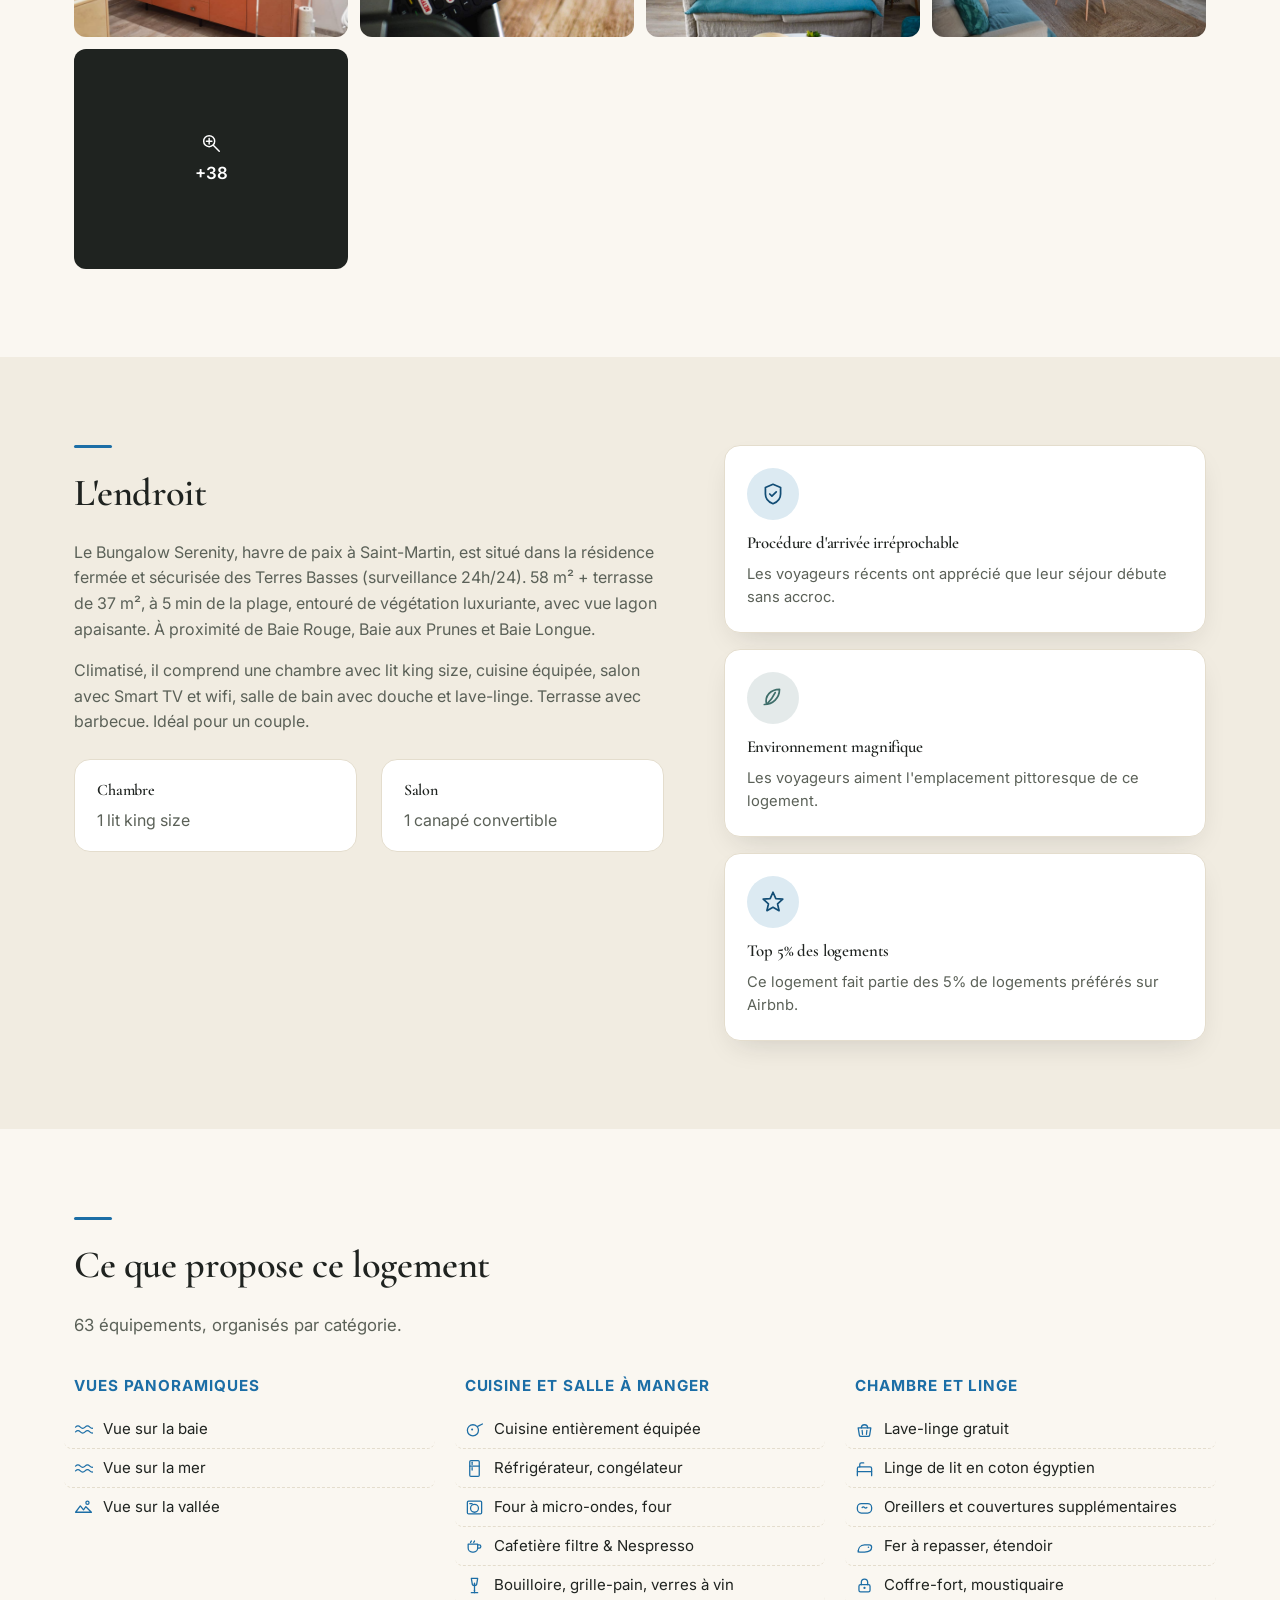
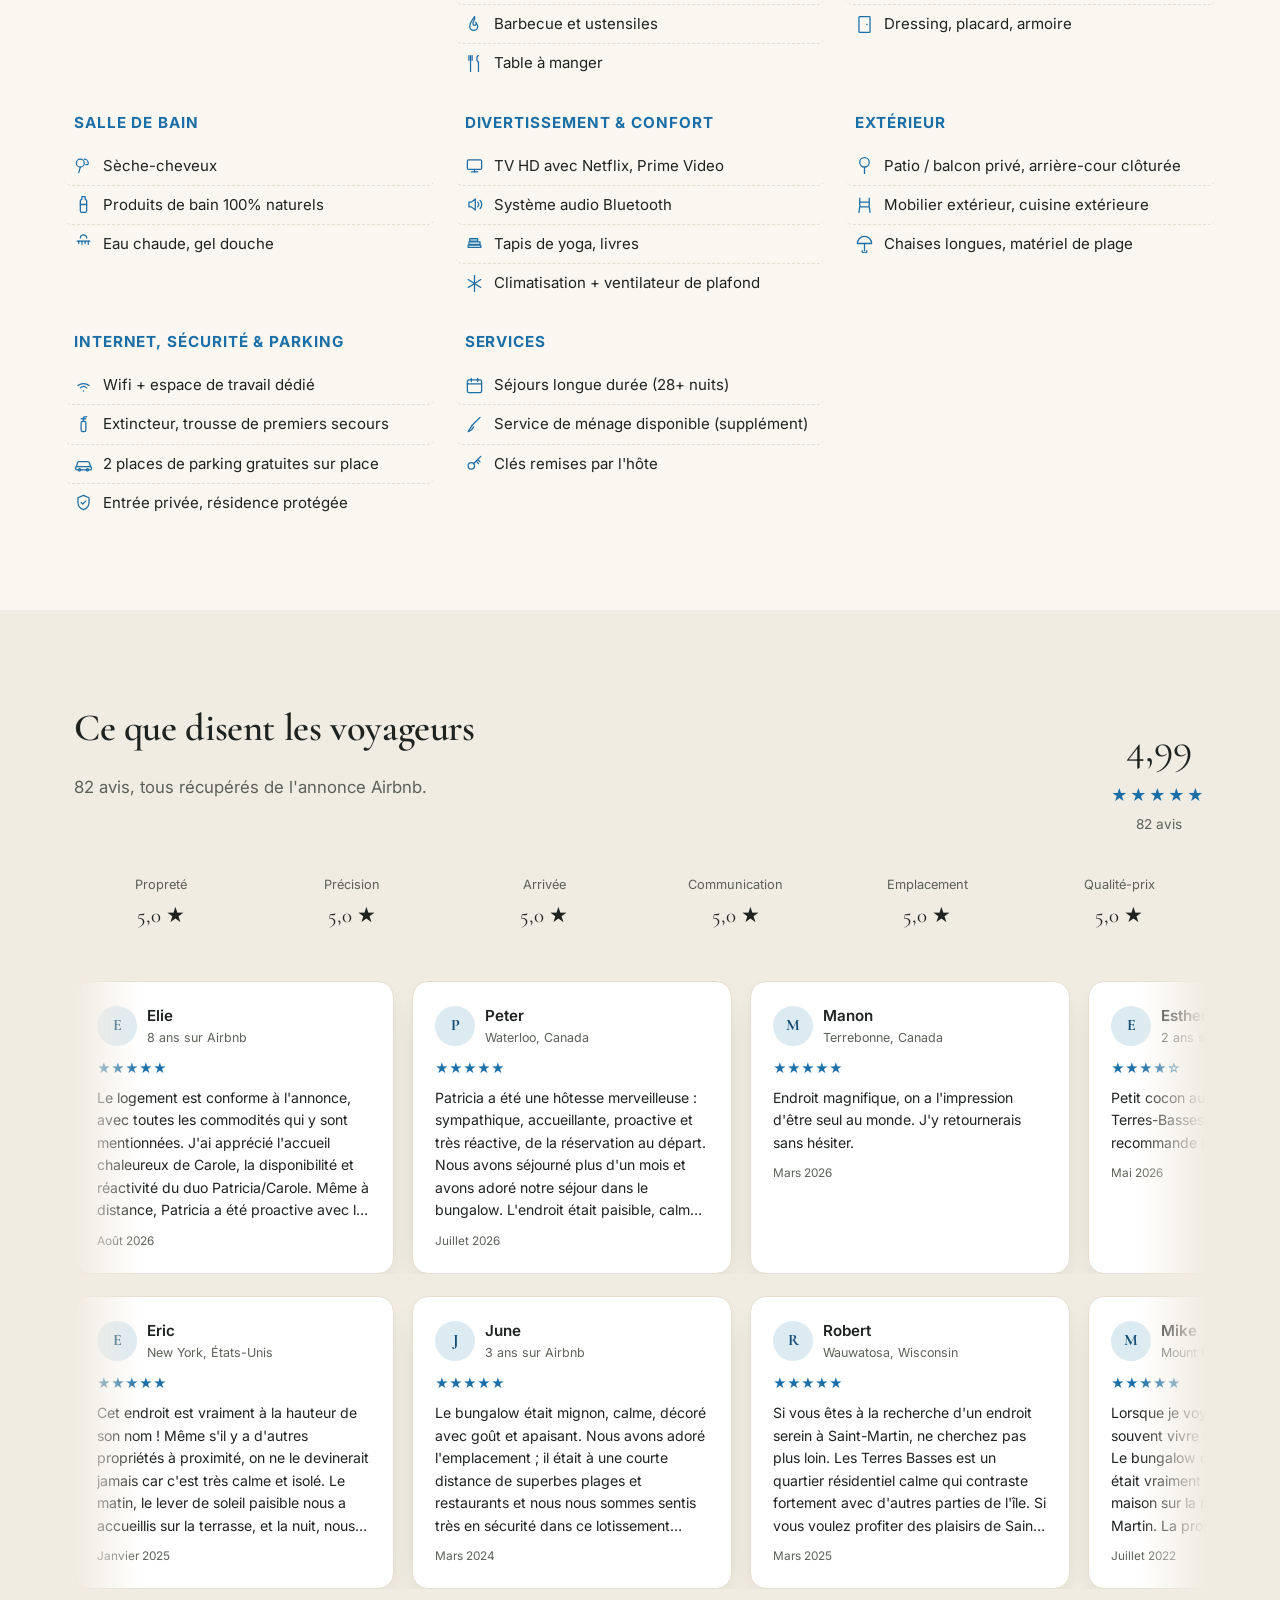
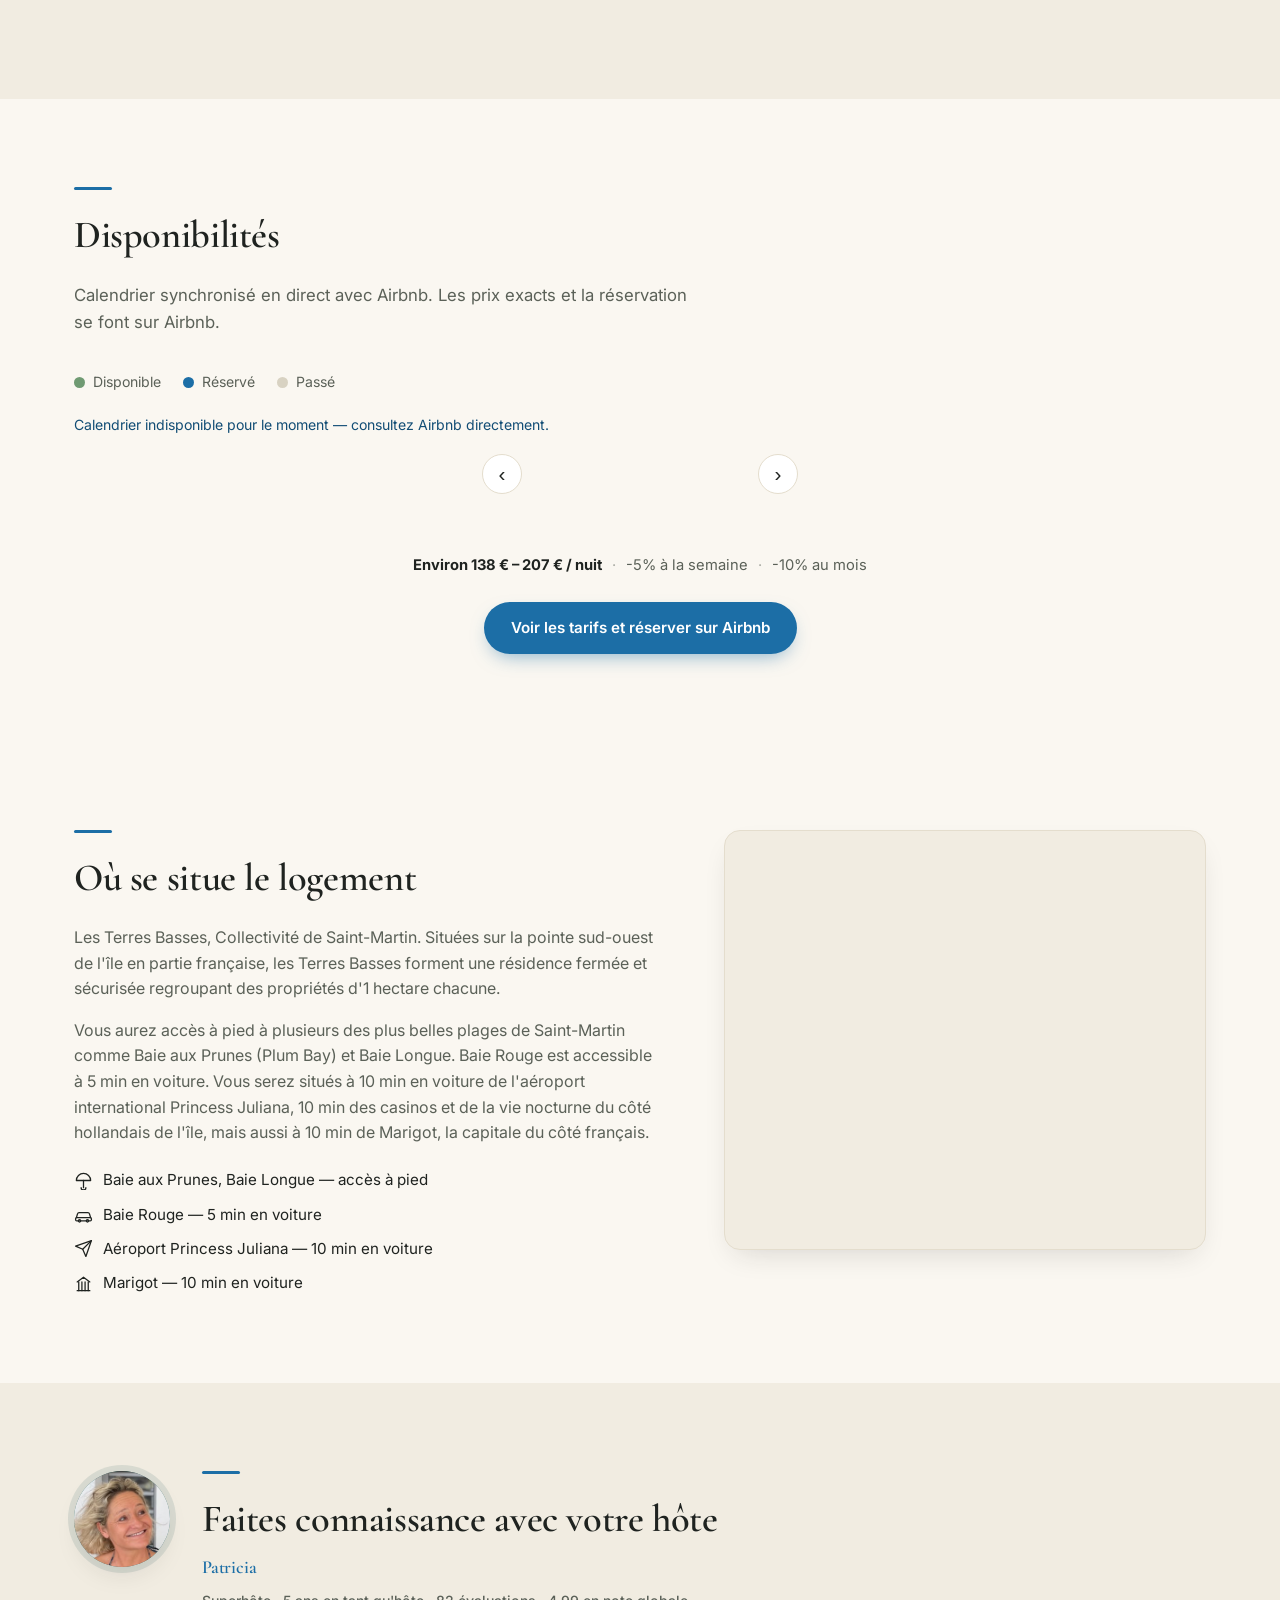
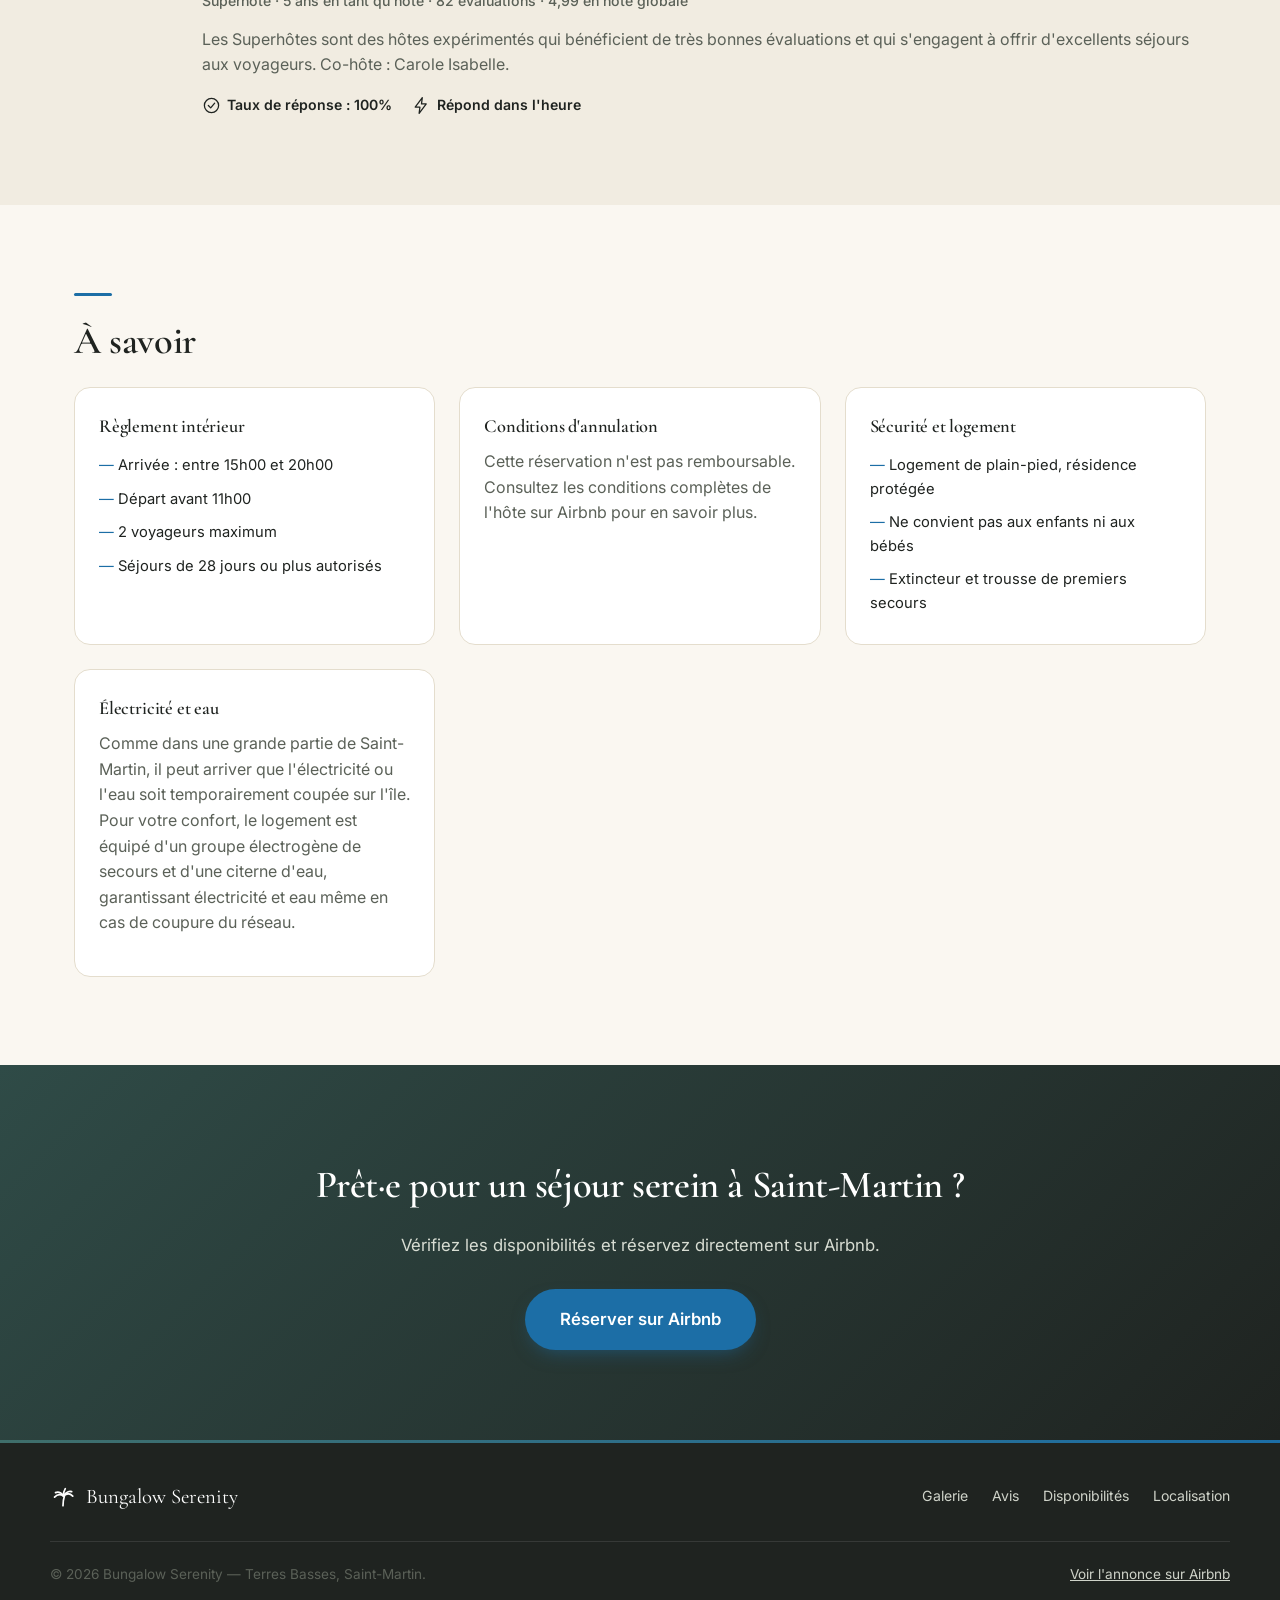
==== commit bd2aa33b: "Add files via upload" ====
--- a/index.html
+++ b/index.html
@@ -5,12 +5,68 @@
 <meta name="viewport" content="width=device-width, initial-scale=1.0">
 <title>Bungalow Serenity — vue lagon, plage, St-Martin</title>
 <meta name="description" content="Bungalow Serenity : havre de paix à Saint-Martin, vue lagon, accès plage, résidence sécurisée. Note 4,99/5 sur 82 avis, Superhôte Airbnb.">
+<meta name="robots" content="index, follow">
+<link rel="canonical" href="https://bungalow-serenity.com/">
+<meta name="theme-color" content="#1c6ea6">
+
+<!-- Open Graph / Facebook / WhatsApp -->
+<meta property="og:type" content="website">
+<meta property="og:url" content="https://bungalow-serenity.com/">
+<meta property="og:site_name" content="Bungalow Serenity">
+<meta property="og:locale" content="fr_FR">
+<meta property="og:locale:alternate" content="en_US">
+<meta property="og:title" content="Bungalow Serenity — vue lagon, plage, St-Martin">
+<meta property="og:description" content="Havre de paix à Saint-Martin, vue lagon, accès plage, résidence sécurisée. Note 4,99/5 sur 82 avis, Superhôte Airbnb.">
+<meta property="og:image" content="https://bungalow-serenity.com/images/photo-02.jpeg">
+<meta property="og:image:width" content="1200">
+<meta property="og:image:height" content="900">
+
+<!-- Twitter Card -->
+<meta name="twitter:card" content="summary_large_image">
+<meta name="twitter:title" content="Bungalow Serenity — vue lagon, plage, St-Martin">
+<meta name="twitter:description" content="Havre de paix à Saint-Martin, vue lagon, accès plage, résidence sécurisée. Note 4,99/5 sur 82 avis, Superhôte Airbnb.">
+<meta name="twitter:image" content="https://bungalow-serenity.com/images/photo-02.jpeg">
+
 <link rel="icon" href="data:image/svg+xml,<svg xmlns=%22http://www.w3.org/2000/svg%22 viewBox=%220 0 100 100%22><text y=%22.9em%22 font-size=%2290%22>🌴</text></svg>">
 <link rel="preconnect" href="https://fonts.googleapis.com">
 <link rel="preconnect" href="https://fonts.gstatic.com" crossorigin>
 <link href="https://fonts.googleapis.com/css2?family=Cormorant+Garamond:wght@500;600;700&family=Inter:wght@400;500;600;700&display=swap" rel="stylesheet">
 <link rel="stylesheet" href="https://unpkg.com/leaflet@1.9.4/dist/leaflet.css">
 <link rel="stylesheet" href="css/style.css">
+<script type="application/ld+json">
+{
+  "@context": "https://schema.org",
+  "@type": "LodgingBusiness",
+  "name": "Bungalow Serenity",
+  "description": "Bungalow entier avec vue lagon dans la résidence sécurisée des Terres Basses à Saint-Martin, à 5 minutes à pied de la plage.",
+  "url": "https://bungalow-serenity.com/",
+  "image": [
+    "https://bungalow-serenity.com/images/photo-01.jpeg",
+    "https://bungalow-serenity.com/images/photo-02.jpeg",
+    "https://bungalow-serenity.com/images/photo-07.jpeg"
+  ],
+  "address": {
+    "@type": "PostalAddress",
+    "addressLocality": "Terres Basses",
+    "addressRegion": "Saint-Martin",
+    "postalCode": "97150",
+    "addressCountry": "FR"
+  },
+  "aggregateRating": {
+    "@type": "AggregateRating",
+    "ratingValue": "4.99",
+    "bestRating": "5",
+    "reviewCount": "82"
+  },
+  "amenityFeature": [
+    { "@type": "LocationFeatureSpecification", "name": "Wifi", "value": true },
+    { "@type": "LocationFeatureSpecification", "name": "Climatisation", "value": true },
+    { "@type": "LocationFeatureSpecification", "name": "Accès plage", "value": true },
+    { "@type": "LocationFeatureSpecification", "name": "Terrasse privée", "value": true },
+    { "@type": "LocationFeatureSpecification", "name": "Résidence sécurisée", "value": true }
+  ]
+}
+</script>
 </head>
 <body>
 
@@ -204,13 +260,13 @@
            data-en="Terres Basses, Collectivité de Saint-Martin. Located on the south-western tip of the French side of the island, Terres Basses is a gated, secure residential area with properties spanning roughly 1 hectare each.">
           Les Terres Basses, Collectivité de Saint-Martin. Situées sur la pointe sud-ouest de l'île en partie française, les Terres Basses forment une résidence fermée et sécurisée regroupant des propriétés d'1 hectare chacune.
         </p>
-        <p data-fr="Vous aurez accès à pied à Baie aux Prunes (Plum Bay) et Baie Longue, deux des plus belles plages de Saint-Martin. Baie Rouge, tout aussi magnifique, se rejoint en voiture en quelques minutes. Vous serez à 10 min en voiture de l'aéroport international Princess Juliana, 10 min des casinos et de la vie nocturne du côté hollandais, et à 10 min de Marigot, la capitale du côté français."
-           data-en="You'll have walking access to Baie aux Prunes (Plum Bay) and Baie Longue, two of Saint-Martin's most beautiful beaches. Baie Rouge, just as stunning, is a few minutes away by car. You'll be a 10-minute drive from Princess Juliana International Airport, 10 minutes from the casinos and nightlife on the Dutch side, and 10 minutes from Marigot, the capital of the French side.">
-          Vous aurez accès à pied à Baie aux Prunes (Plum Bay) et Baie Longue, deux des plus belles plages de Saint-Martin. Baie Rouge, tout aussi magnifique, se rejoint en voiture en quelques minutes. Vous serez à 10 min en voiture de l'aéroport international Princess Juliana, 10 min des casinos et de la vie nocturne du côté hollandais, et à 10 min de Marigot, la capitale du côté français.
+        <p data-fr="Vous aurez accès à pied à plusieurs des plus belles plages de Saint-Martin comme Baie aux Prunes (Plum Bay) et Baie Longue. Baie Rouge est accessible à 5 min en voiture. Vous serez situés à 10 min en voiture de l'aéroport international Princess Juliana, 10 min des casinos et de la vie nocturne du côté hollandais de l'île, mais aussi à 10 min de Marigot, la capitale du côté français."
+           data-en="You'll have walking access to several of Saint-Martin's most beautiful beaches, such as Baie aux Prunes (Plum Bay) and Baie Longue. Baie Rouge is a 5-minute drive away. You'll also be a 10-minute drive from Princess Juliana International Airport, 10 minutes from the casinos and nightlife on the Dutch side of the island, and 10 minutes from Marigot, the capital of the French side.">
+          Vous aurez accès à pied à plusieurs des plus belles plages de Saint-Martin comme Baie aux Prunes (Plum Bay) et Baie Longue. Baie Rouge est accessible à 5 min en voiture. Vous serez situés à 10 min en voiture de l'aéroport international Princess Juliana, 10 min des casinos et de la vie nocturne du côté hollandais de l'île, mais aussi à 10 min de Marigot, la capitale du côté français.
         </p>
         <ul class="location-list">
           <li><svg class="icon icon-sm icon-sway"><use href="images/icons.svg#ic-umbrella"></use></svg> <span data-fr="Baie aux Prunes, Baie Longue — accès à pied" data-en="Baie aux Prunes, Baie Longue — walking access">Baie aux Prunes, Baie Longue — accès à pied</span></li>
-          <li><svg class="icon icon-sm icon-float"><use href="images/icons.svg#ic-car"></use></svg> <span data-fr="Baie Rouge — quelques minutes en voiture" data-en="Baie Rouge — a few minutes by car">Baie Rouge — quelques minutes en voiture</span></li>
+          <li><svg class="icon icon-sm icon-float"><use href="images/icons.svg#ic-car"></use></svg> <span data-fr="Baie Rouge — 5 min en voiture" data-en="Baie Rouge — 5 min by car">Baie Rouge — 5 min en voiture</span></li>
           <li><svg class="icon icon-sm icon-bob"><use href="images/icons.svg#ic-plane"></use></svg> <span data-fr="Aéroport Princess Juliana — 10 min en voiture" data-en="Princess Juliana Airport — 10 min drive">Aéroport Princess Juliana — 10 min en voiture</span></li>
           <li><svg class="icon icon-sm icon-float"><use href="images/icons.svg#ic-landmark"></use></svg> <span data-fr="Marigot — 10 min en voiture" data-en="Marigot — 10 min drive">Marigot — 10 min en voiture</span></li>
         </ul>
--- a/css/style.css
+++ b/css/style.css
@@ -4,11 +4,11 @@
   --paper: #faf7f1;
   --paper-alt: #f1ece1;
   --line: #e4ddcd;
-  --accent: #b45f3c;
-  --accent-dark: #8f4a2f;
-  --accent-soft: #f0e0d3;
+  --accent: #1c6ea6;
+  --accent-dark: #124d75;
+  --accent-soft: #dceaf2;
   --lagoon: #3f6e6a;
-  --star: #b45f3c;
+  --star: #1c6ea6;
   --radius: 16px;
   --shadow: 0 12px 30px -12px rgba(31, 35, 32, 0.18);
   --shadow-sm: 0 6px 16px -8px rgba(31, 35, 32, 0.16);
@@ -60,8 +60,8 @@
   border: 1px solid transparent; cursor: pointer; transition: transform 0.2s var(--ease), box-shadow 0.2s var(--ease), background 0.2s var(--ease);
   white-space: nowrap;
 }
-.btn-primary { background: var(--accent); color: #fff; box-shadow: 0 8px 20px -8px rgba(180, 95, 60, 0.6); }
-.btn-primary:hover { background: var(--accent-dark); transform: translateY(-2px); box-shadow: 0 14px 26px -10px rgba(180, 95, 60, 0.7); }
+.btn-primary { background: var(--accent); color: #fff; box-shadow: 0 8px 20px -8px rgba(28, 110, 166, 0.6); }
+.btn-primary:hover { background: var(--accent-dark); transform: translateY(-2px); box-shadow: 0 14px 26px -10px rgba(28, 110, 166, 0.7); }
 .btn-primary .btn-arrow { width: 15px; height: 15px; transition: transform 0.2s var(--ease); }
 .btn-primary:hover .btn-arrow { transform: translateX(3px); }
 .btn-ghost { background: rgba(255,255,255,0.15); color: #fff; border-color: rgba(255,255,255,0.55); backdrop-filter: blur(4px); }
@@ -239,7 +239,7 @@
   font-size: 0.94rem; color: var(--ink); display: flex; gap: 10px; align-items: center;
   transition: background 0.2s var(--ease);
 }
-.amenity-cat ul li:hover { background: rgba(180, 95, 60, 0.07); }
+.amenity-cat ul li:hover { background: rgba(28, 110, 166, 0.07); }
 .amenity-cat ul li:last-child { border-bottom: none; }
 .amenity-cat ul li .a-ico { flex-shrink: 0; color: var(--accent); }
 
@@ -314,7 +314,7 @@
 .cal-dow { font-size: 0.68rem; text-align: center; color: var(--ink-soft); font-weight: 600; }
 .cal-day { aspect-ratio: 1; display: flex; align-items: center; justify-content: center; font-size: 0.72rem; border-radius: 6px; }
 .cal-day.free { background: rgba(111, 154, 114, 0.16); color: #3f5c41; }
-.cal-day.busy { background: rgba(180, 95, 60, 0.16); color: var(--accent-dark); text-decoration: line-through; opacity: 0.75; }
+.cal-day.busy { background: rgba(28, 110, 166, 0.16); color: var(--accent-dark); text-decoration: line-through; opacity: 0.75; }
 .cal-day.past { color: #c9c2ae; }
 .cal-day.empty { visibility: hidden; }
 .calendar-cta { text-align: center; }
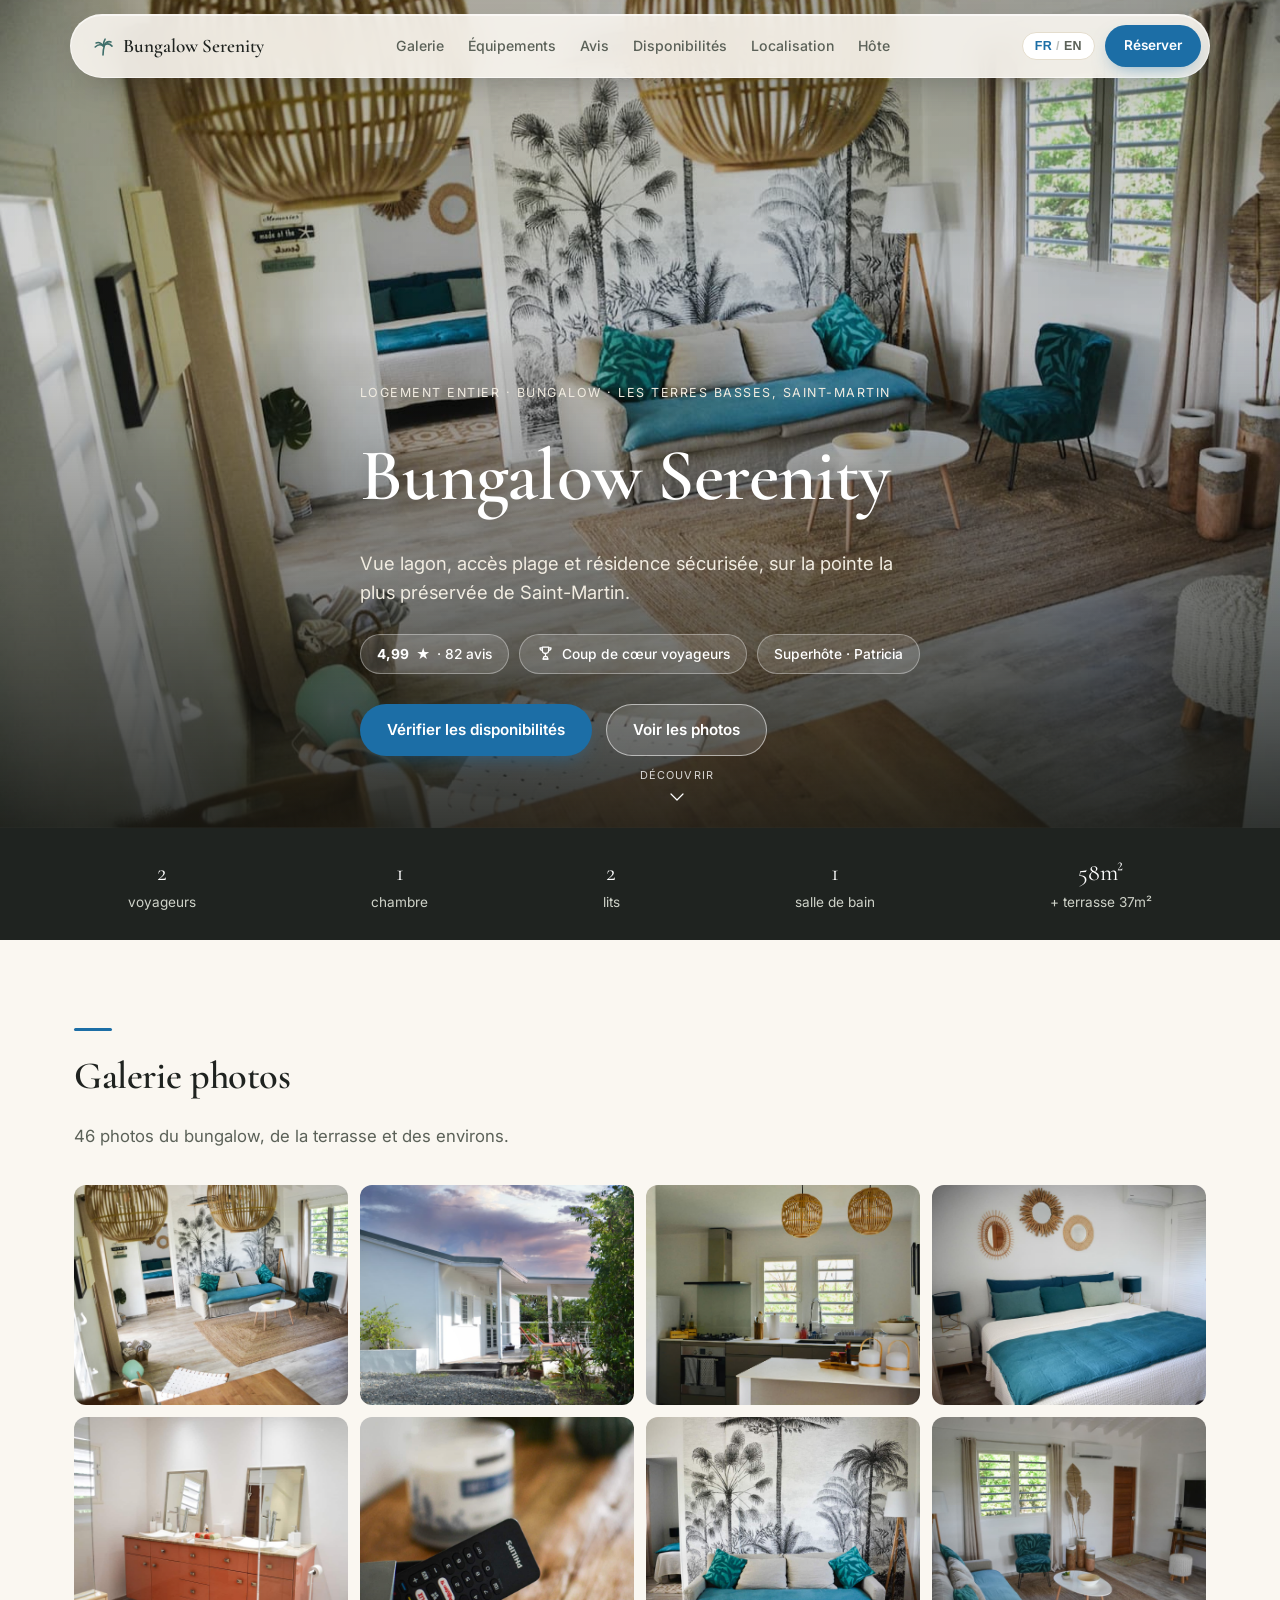
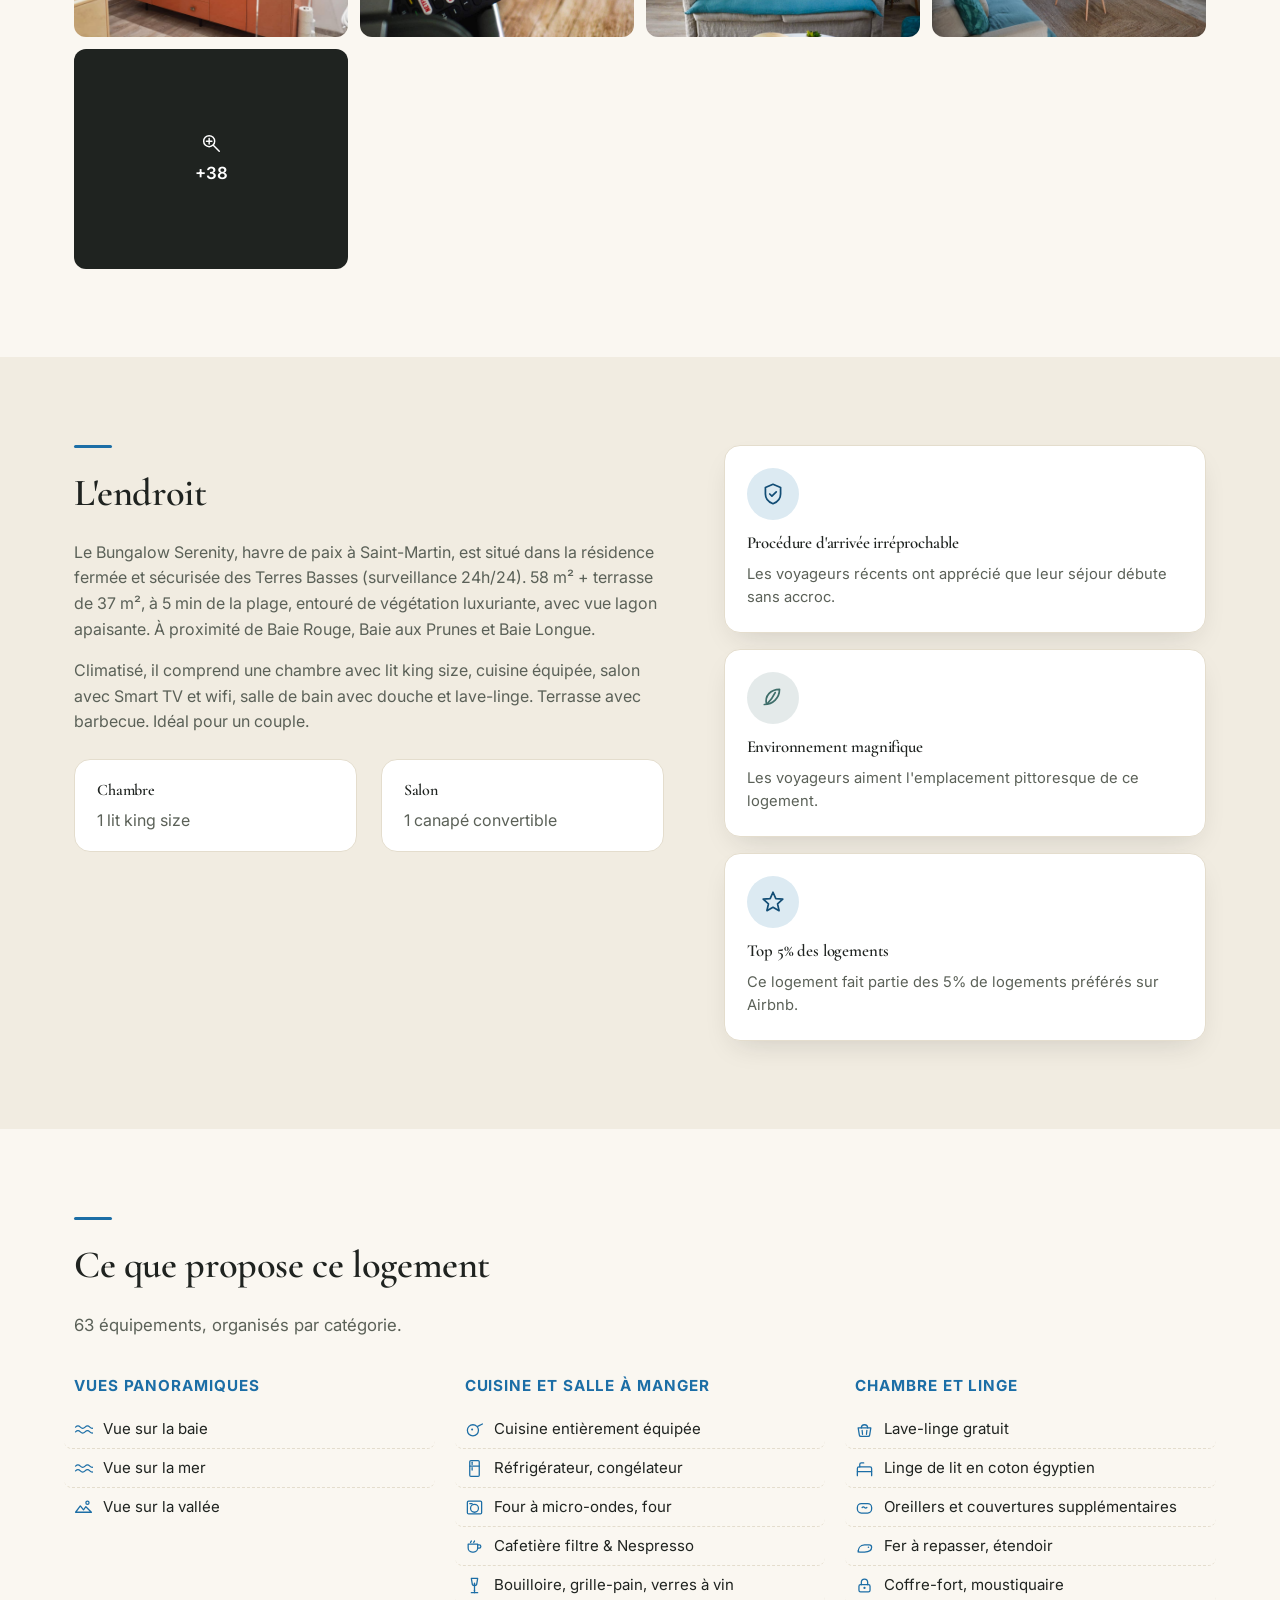
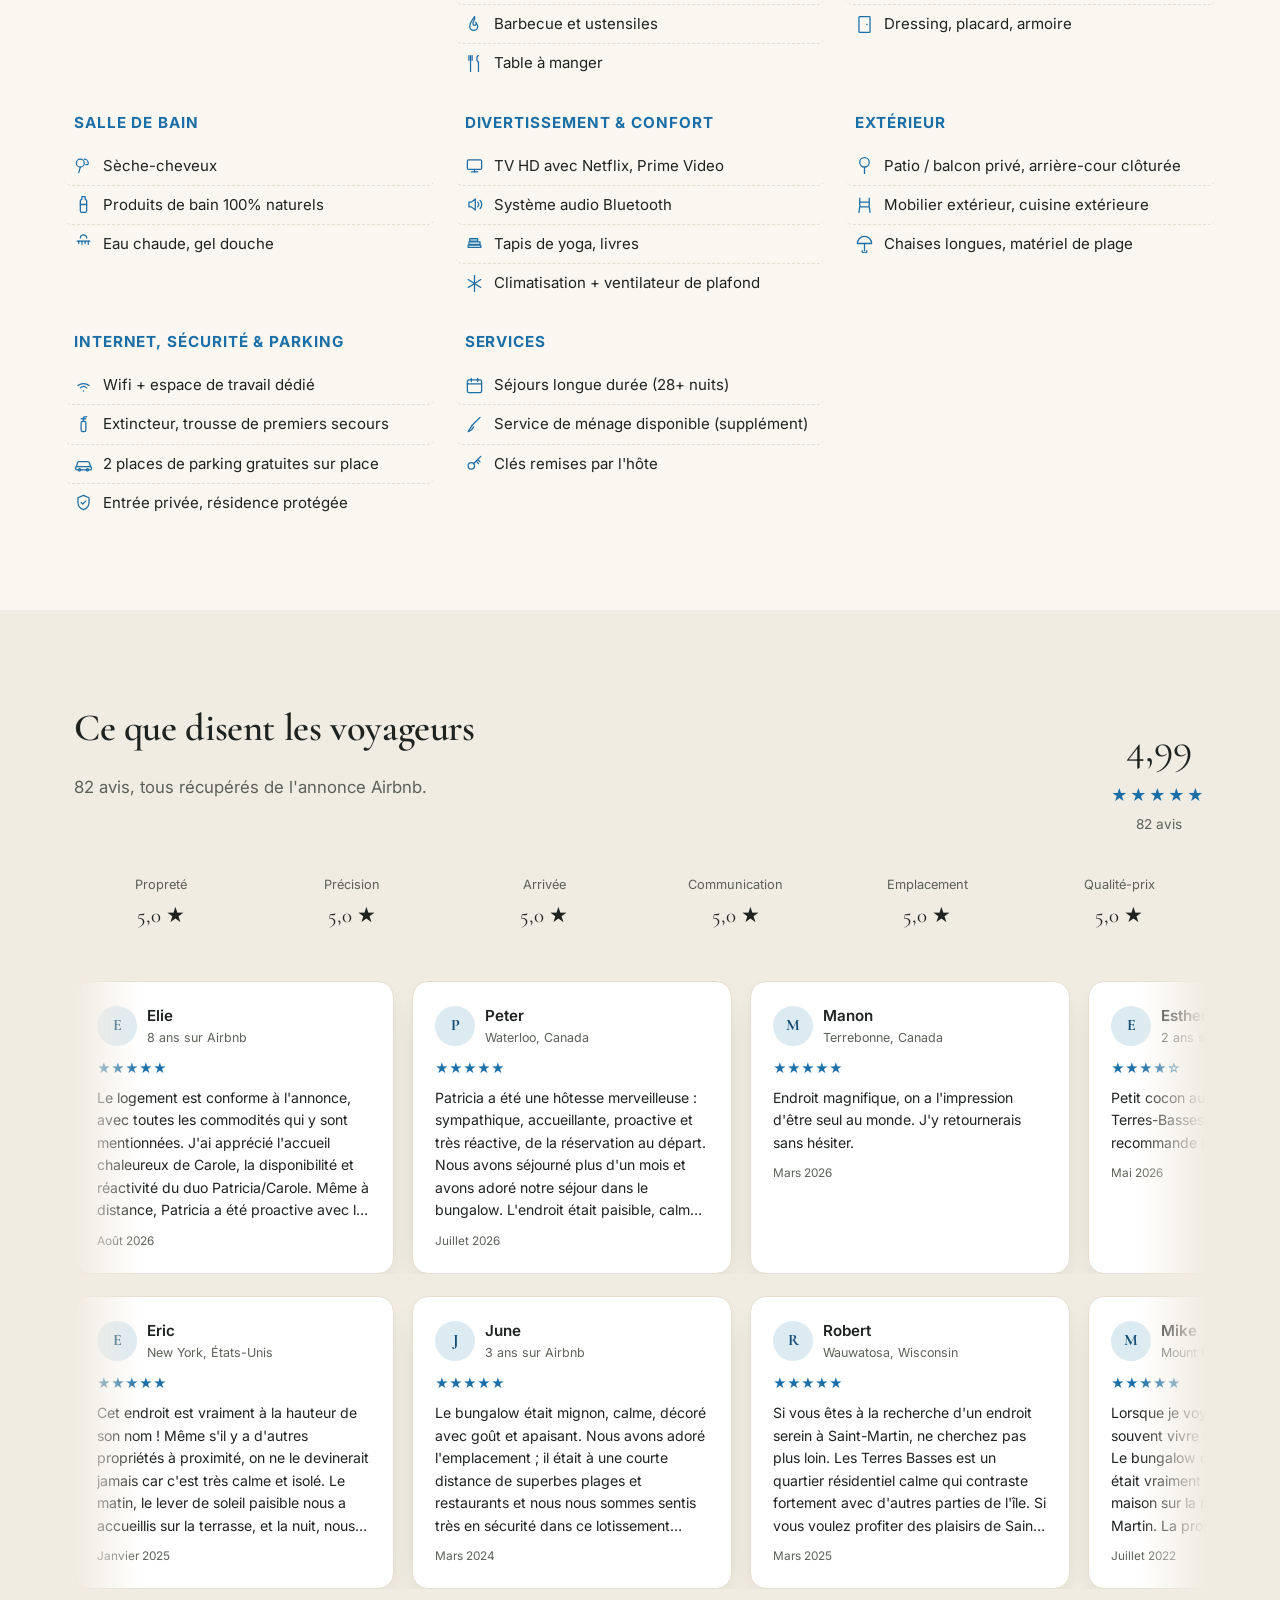
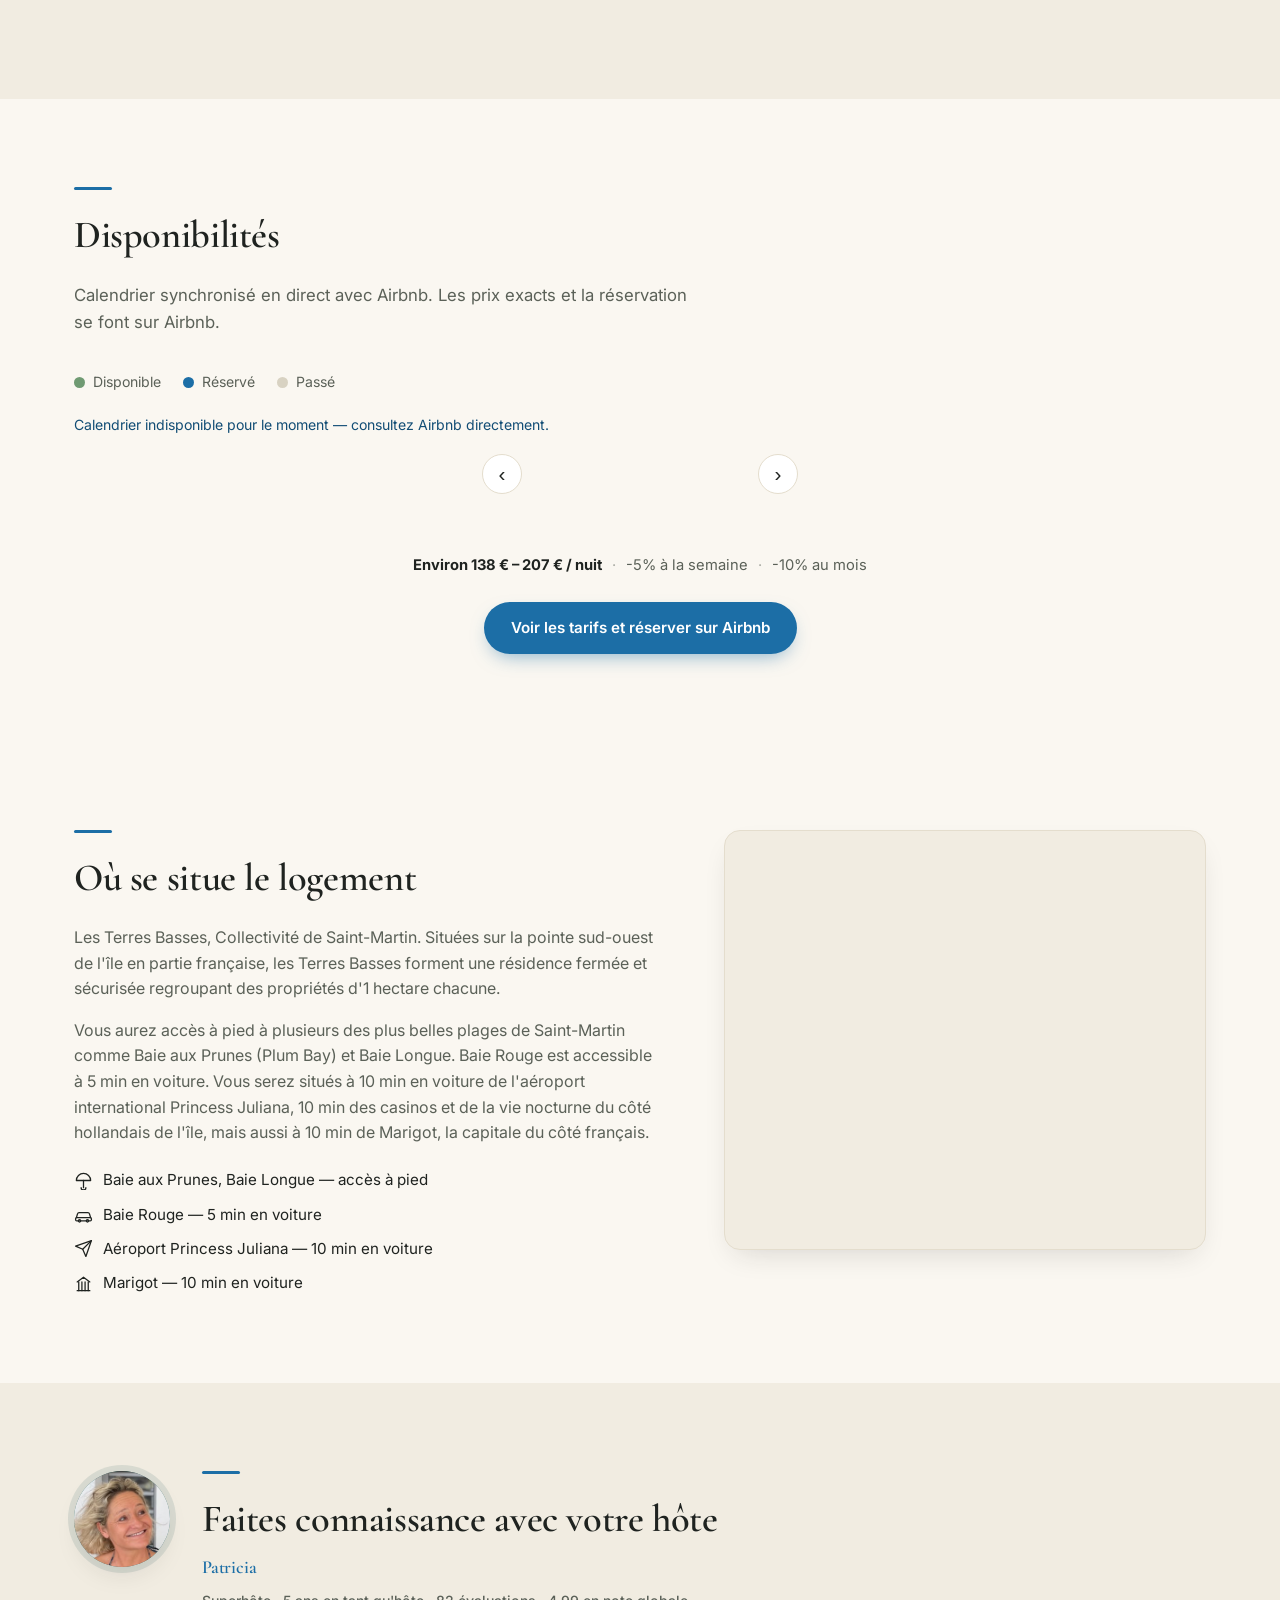
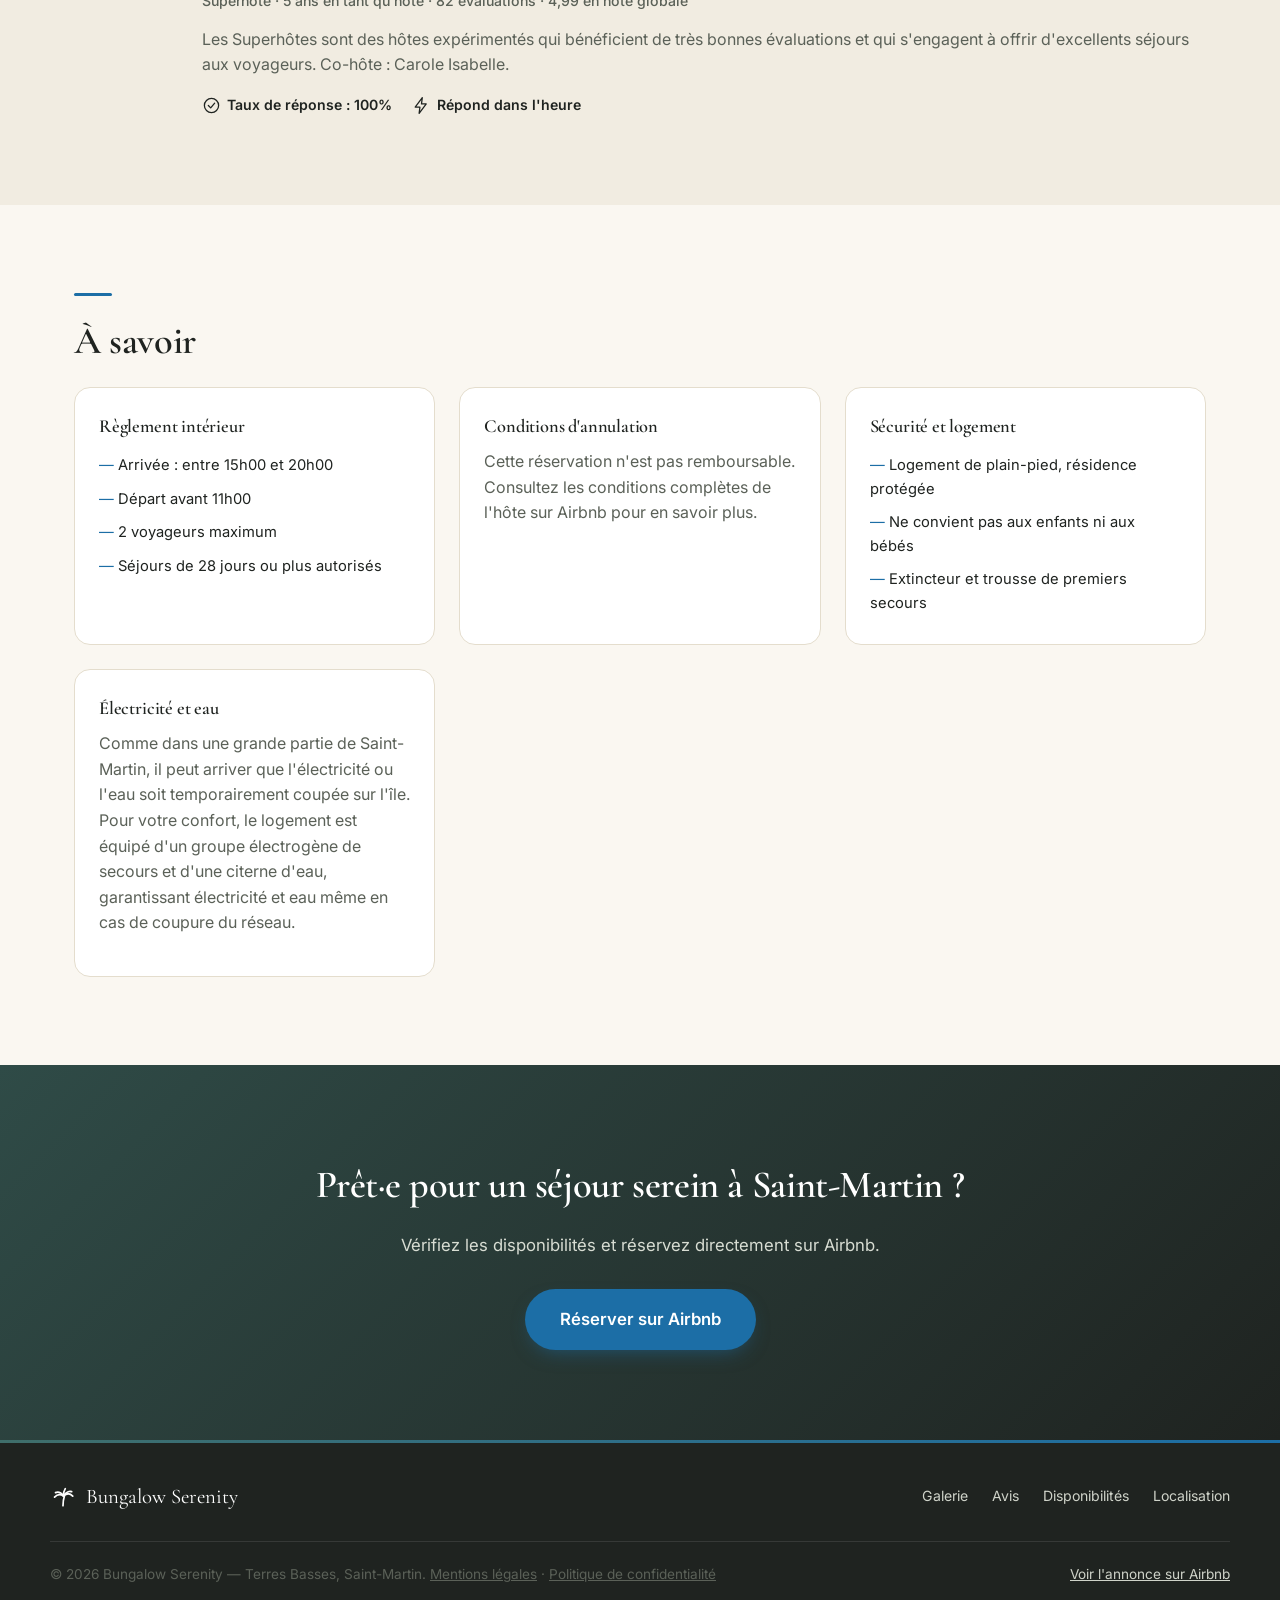
==== commit a1d38ec7: "Add files via upload" ====
--- a/index.html
+++ b/index.html
@@ -357,7 +357,10 @@
     </nav>
   </div>
   <div class="container footer-inner">
-    <p>&copy; <span id="year"></span> Bungalow Serenity — Terres Basses, Saint-Martin.</p>
+    <p>&copy; <span id="year"></span> Bungalow Serenity — Terres Basses, Saint-Martin.
+      <a href="mentions-legales.html" data-fr="Mentions légales" data-en="Legal notice">Mentions légales</a> ·
+      <a href="politique-confidentialite.html" data-fr="Politique de confidentialité" data-en="Privacy policy">Politique de confidentialité</a>
+    </p>
     <a href="#" id="cta-footer" target="_blank" rel="noopener" data-fr="Voir l'annonce sur Airbnb" data-en="View listing on Airbnb">Voir l'annonce sur Airbnb</a>
   </div>
 </footer>
--- a/css/style.css
+++ b/css/style.css
@@ -80,12 +80,13 @@
   transition: top 0.25s ease, box-shadow 0.25s ease;
 }
 .header-inner { display: flex; align-items: center; justify-content: space-between; height: 62px; max-width: none; padding: 0 8px 0 20px; }
-.brand { display: flex; align-items: center; gap: 8px; font-family: var(--font-display); font-weight: 600; font-size: 1.2rem; }
+.brand { display: flex; align-items: center; gap: 8px; font-family: var(--font-display); font-weight: 600; font-size: clamp(0.95rem, 4vw, 1.2rem); min-width: 0; flex-shrink: 1; }
+.brand-name { overflow: hidden; text-overflow: ellipsis; white-space: nowrap; min-width: 0; }
 .brand-mark { width: 24px; height: 24px; color: var(--lagoon); flex-shrink: 0; }
 .main-nav { display: flex; gap: 24px; }
 .main-nav a { font-size: 0.88rem; font-weight: 500; color: var(--ink-soft); }
 .main-nav a:hover { color: var(--accent); }
-.header-actions { display: flex; align-items: center; gap: 10px; }
+.header-actions { display: flex; align-items: center; gap: 10px; flex-shrink: 0; }
 .lang-toggle {
   border: 1px solid var(--line); background: #fff; border-radius: 999px; padding: 6px 12px;
   font-size: 0.78rem; font-weight: 700; letter-spacing: 0.03em; cursor: pointer; color: var(--ink-soft);
@@ -205,7 +206,8 @@
 .gallery-grid .g-more:hover { background: var(--accent-dark); }
 .gallery-grid .g-more .icon { width: 22px; height: 22px; }
 .gallery-grid .g-more span { font-weight: 600; font-size: 1.05rem; }
-@media (max-width: 900px) { .gallery-grid { grid-template-columns: repeat(2, 1fr); } .g-item img, .gallery-grid .g-more { height: 160px; } }
+@media (max-width: 900px) { .gallery-grid { grid-template-columns: repeat(3, 1fr); } .g-item img, .gallery-grid .g-more { height: 180px; } }
+@media (max-width: 600px) { .gallery-grid { grid-template-columns: repeat(2, 1fr); } .g-item img, .gallery-grid .g-more { height: 140px; } }
 .gallery-hidden { display: none !important; }
 
 /* SLEEP BLOCKS */
@@ -305,6 +307,11 @@
 .cal-nav-btn:disabled { opacity: 0.35; cursor: not-allowed; }
 .cal-nav-btn:disabled:hover { background: #fff; border-color: var(--line); }
 .cal-range-label { font-weight: 600; font-size: 0.95rem; min-width: 200px; text-align: center; text-transform: capitalize; }
+@media (max-width: 420px) {
+  .calendar-nav { gap: 8px; }
+  .cal-nav-btn { width: 34px; height: 34px; font-size: 1.1rem; flex-shrink: 0; }
+  .cal-range-label { min-width: 0; flex: 1; font-size: 0.82rem; }
+}
 .calendar-grid { display: grid; grid-template-columns: repeat(3, 1fr); gap: 24px; margin-bottom: 2.4rem; }
 @media (max-width: 900px) { .calendar-grid { grid-template-columns: repeat(2, 1fr); } }
 @media (max-width: 600px) { .calendar-grid { grid-template-columns: 1fr; } }
@@ -428,4 +435,30 @@
   #cta-header { display: none; }
 }
 
+/* SMALL SCREENS — phones & folded foldables (e.g. Galaxy Fold, iPhone Fold outer screen) */
+@media (max-width: 480px) {
+  .container { padding: 0 18px; }
+  .section { padding: 60px 0; }
+  .two-col { gap: 36px; }
+  .sleep-blocks { flex-direction: column; }
+  .host-avatar { width: 80px; height: 80px; font-size: 2rem; }
+  .map-box { height: 280px; }
+  .hero h1 { font-size: clamp(2.1rem, 9vw, 3rem); }
+  .hero-content { padding-bottom: 56px; }
+  .review-card { width: 260px; padding: 16px; }
+  .rating-big { font-size: 2.2rem; }
+}
+
+@media (max-width: 380px) {
+  .header-inner { padding: 0 6px 0 12px; }
+  .header-actions { gap: 6px; }
+  .brand-name { display: none; }
+  .lang-toggle { padding: 5px 8px; font-size: 0.7rem; }
+  .badge { padding: 6px 12px; font-size: 0.78rem; }
+  .hero-cta { flex-direction: column; align-items: stretch; }
+  .hero-cta .btn, .calendar-cta .btn, .final-cta .btn {
+    white-space: normal; width: 100%; text-align: center;
+  }
+}
+
 /* LANG VISIBILITY (JS toggles textContent, this is a fallback no-op) */
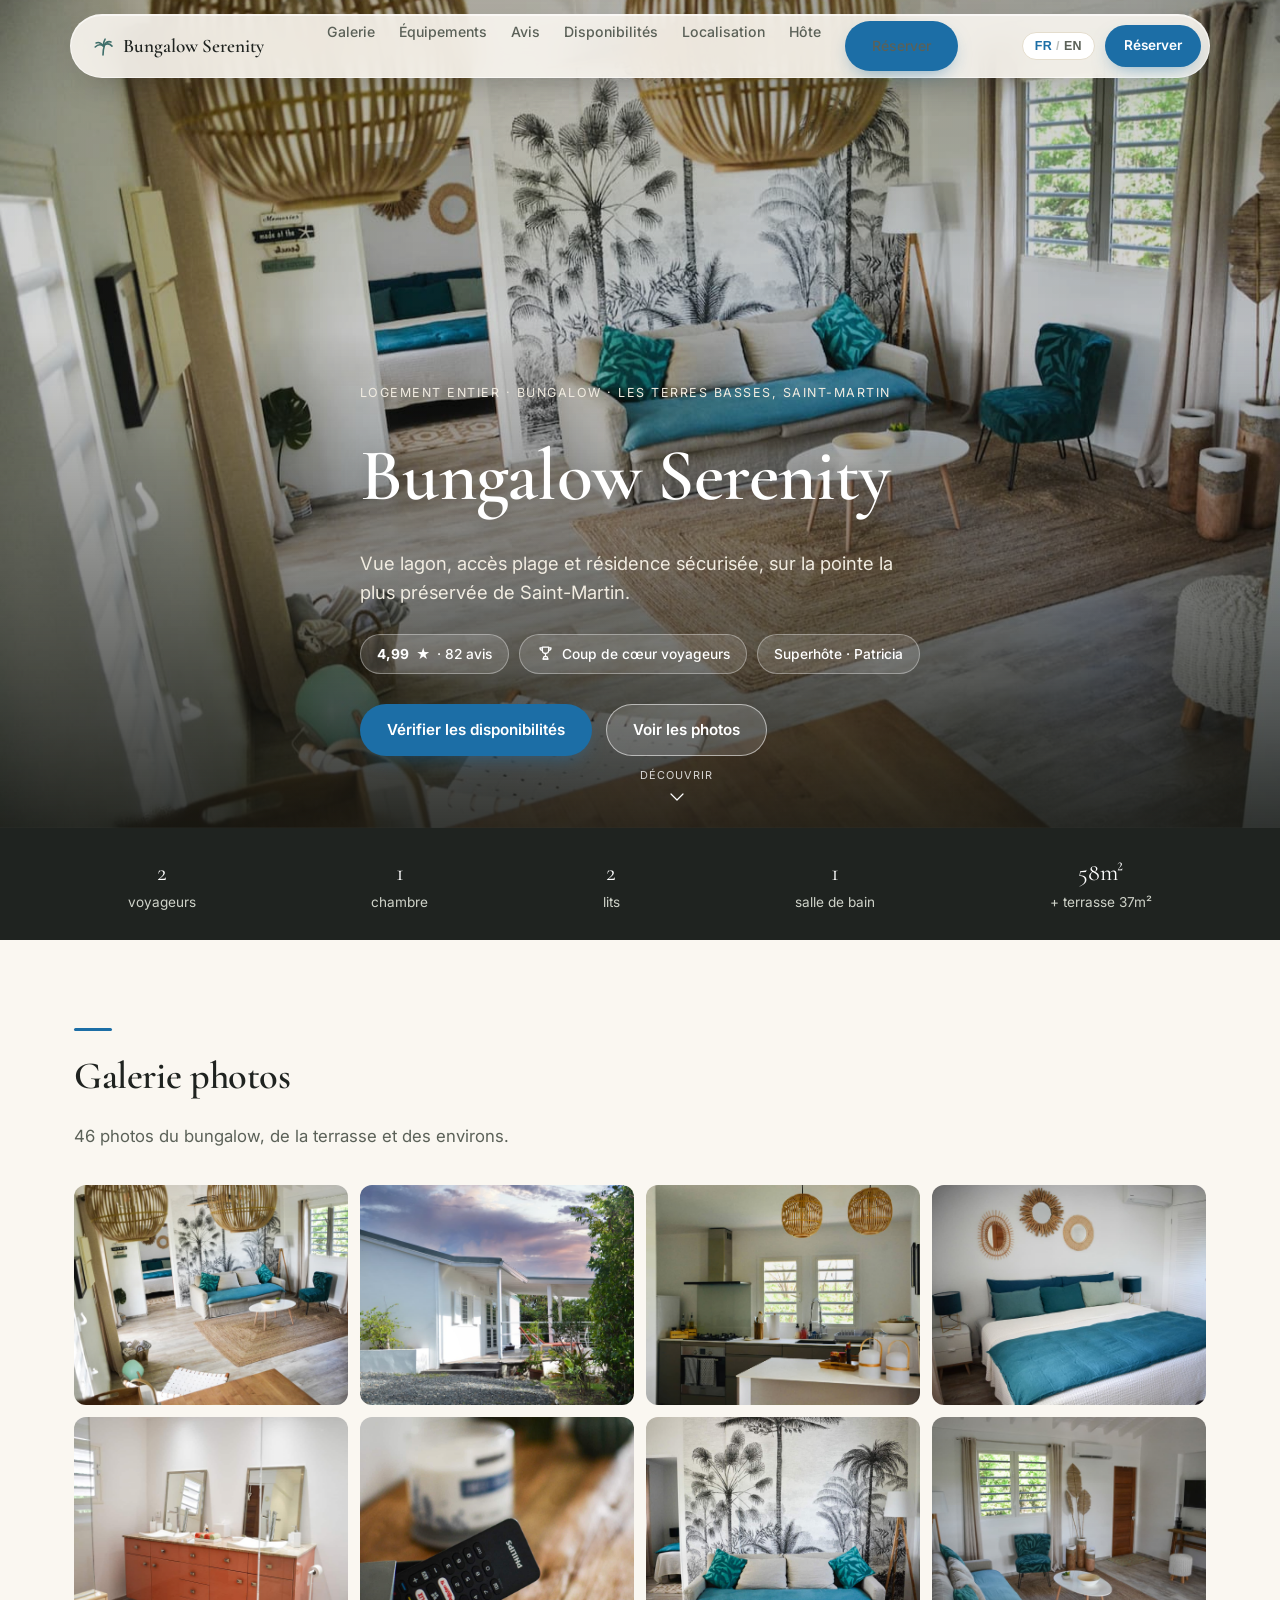
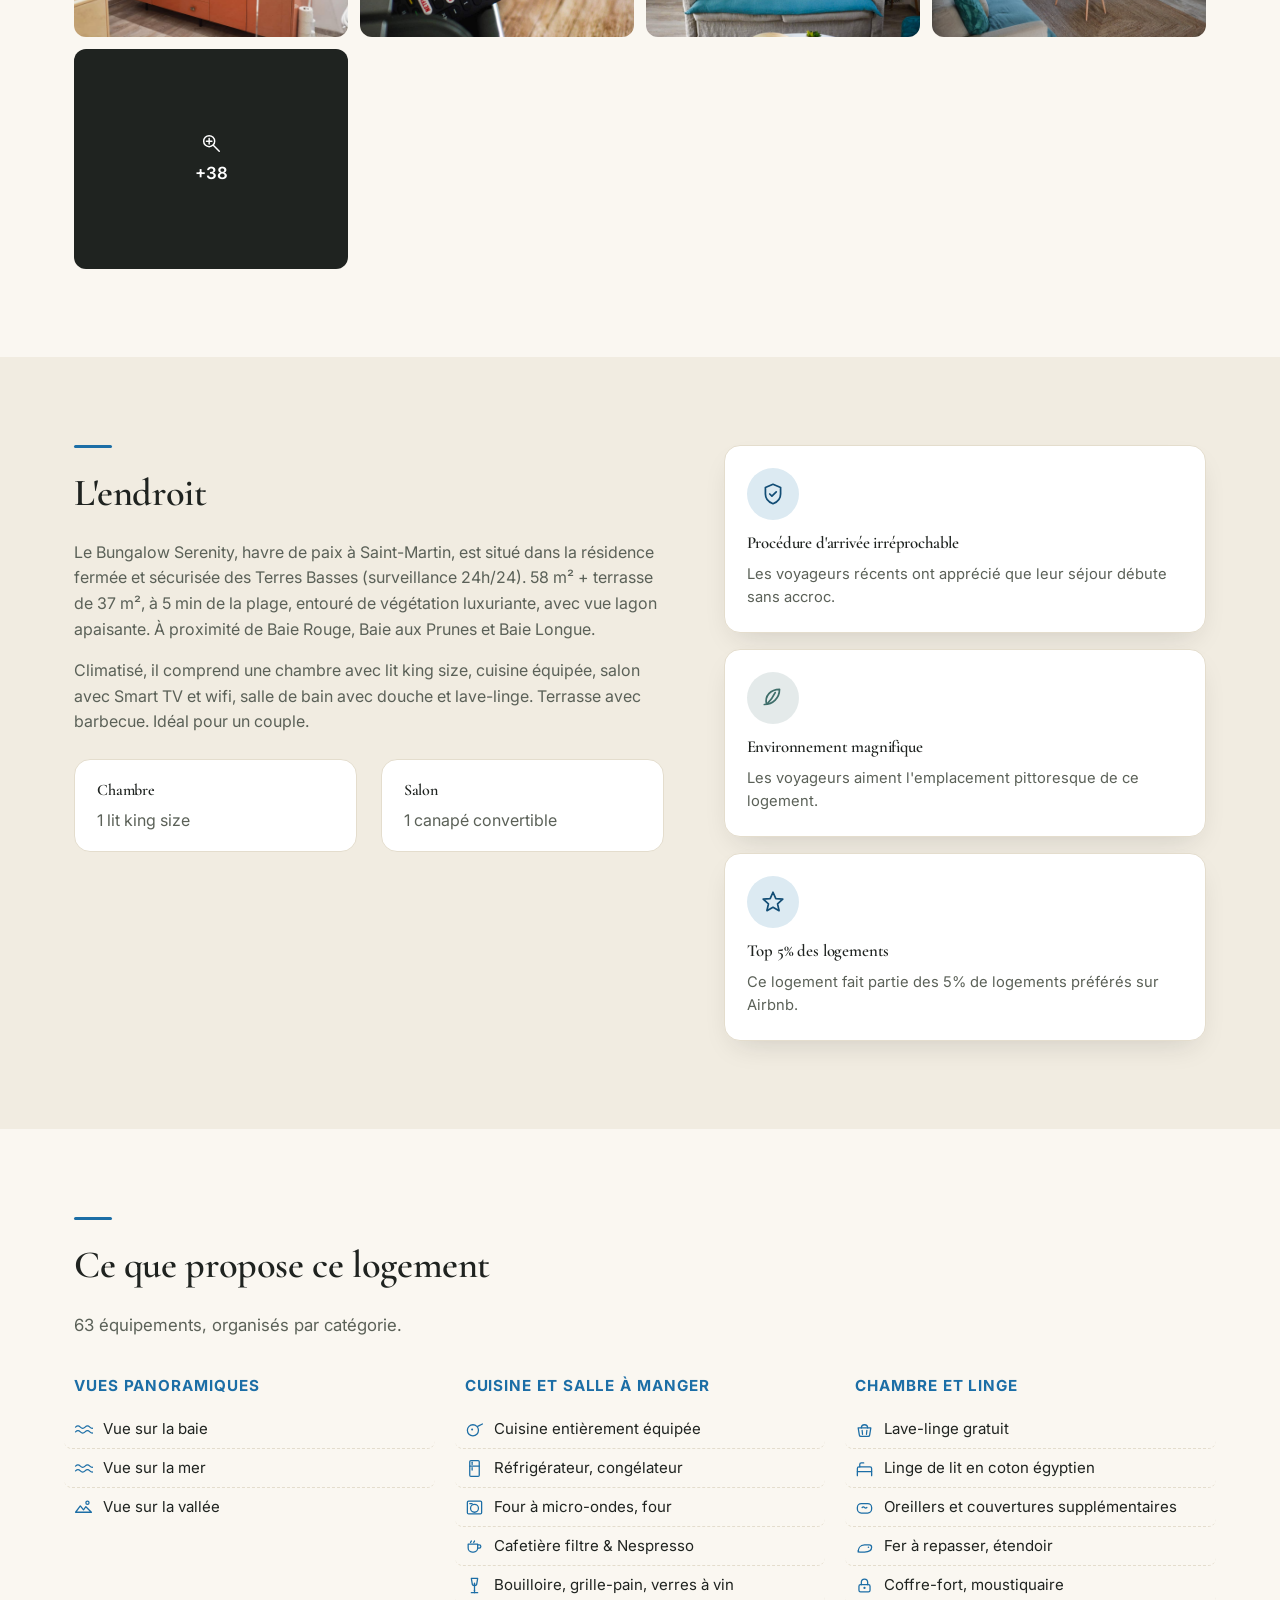
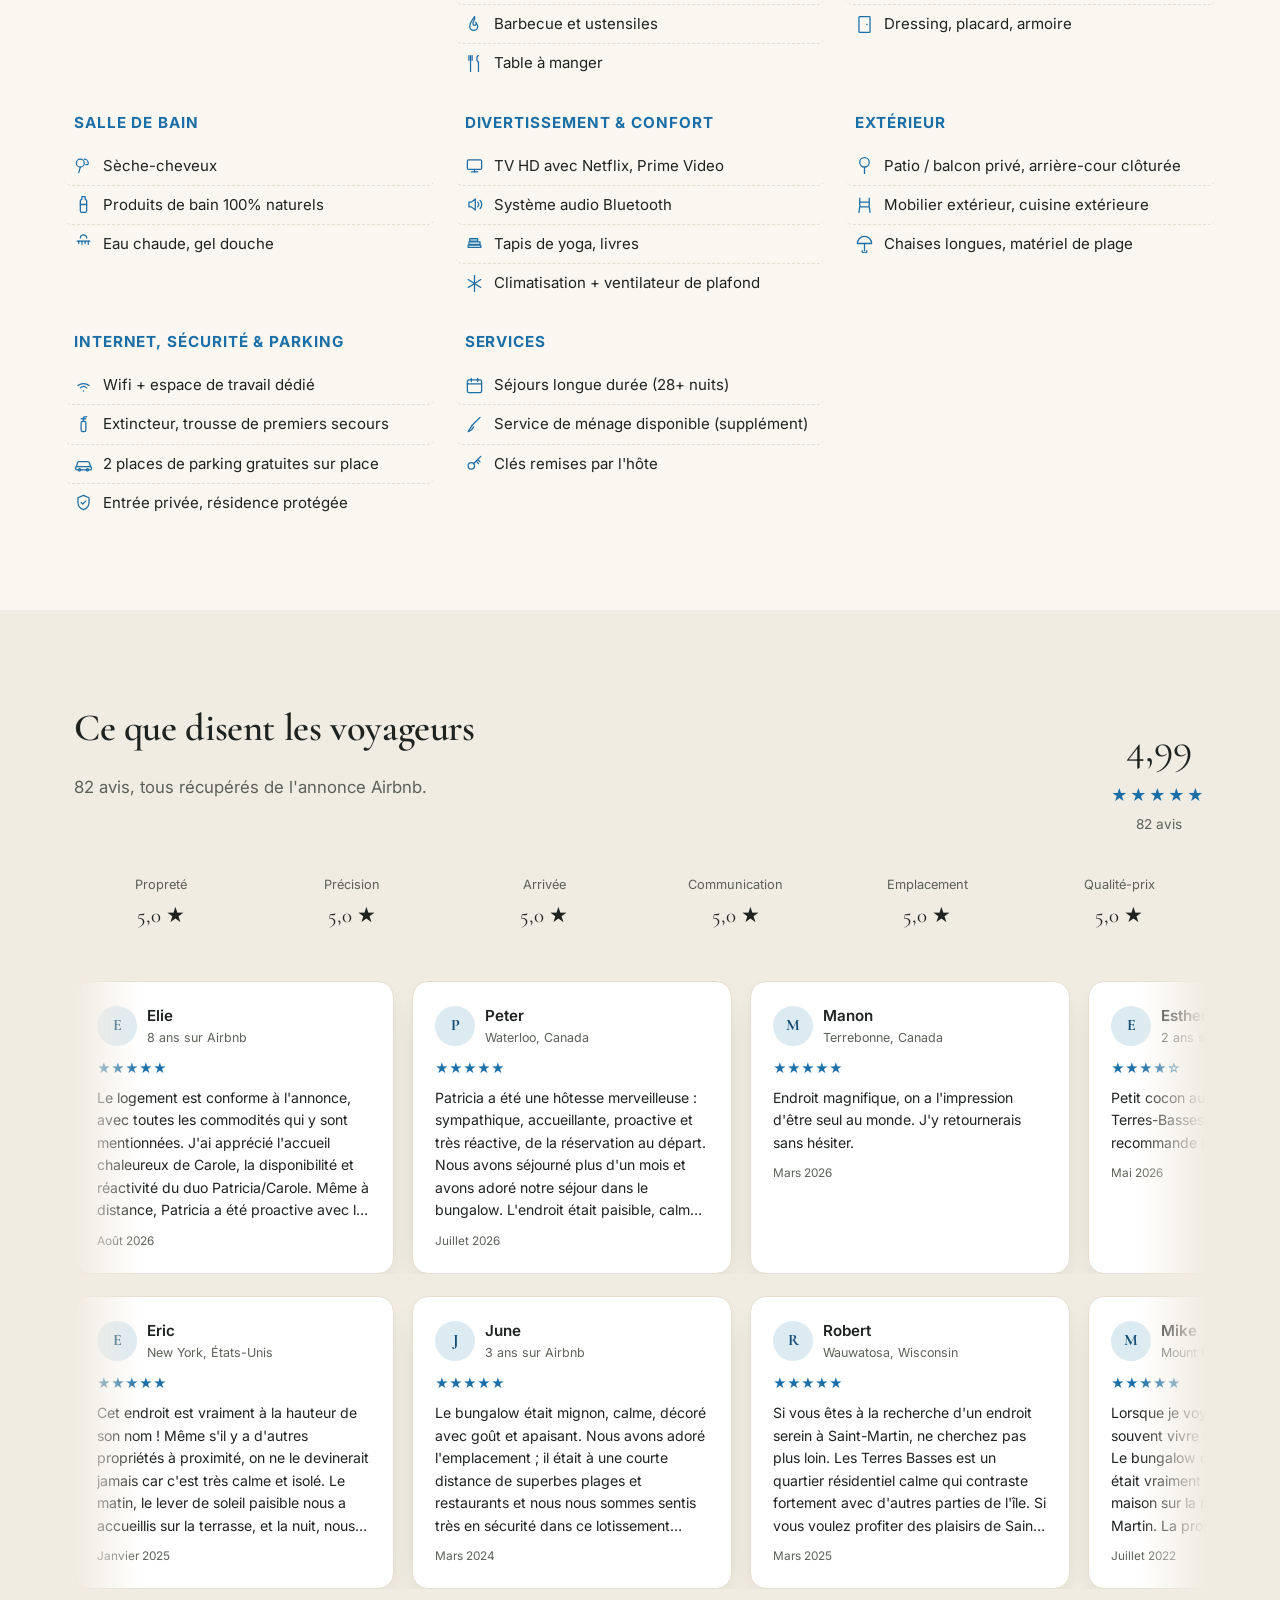
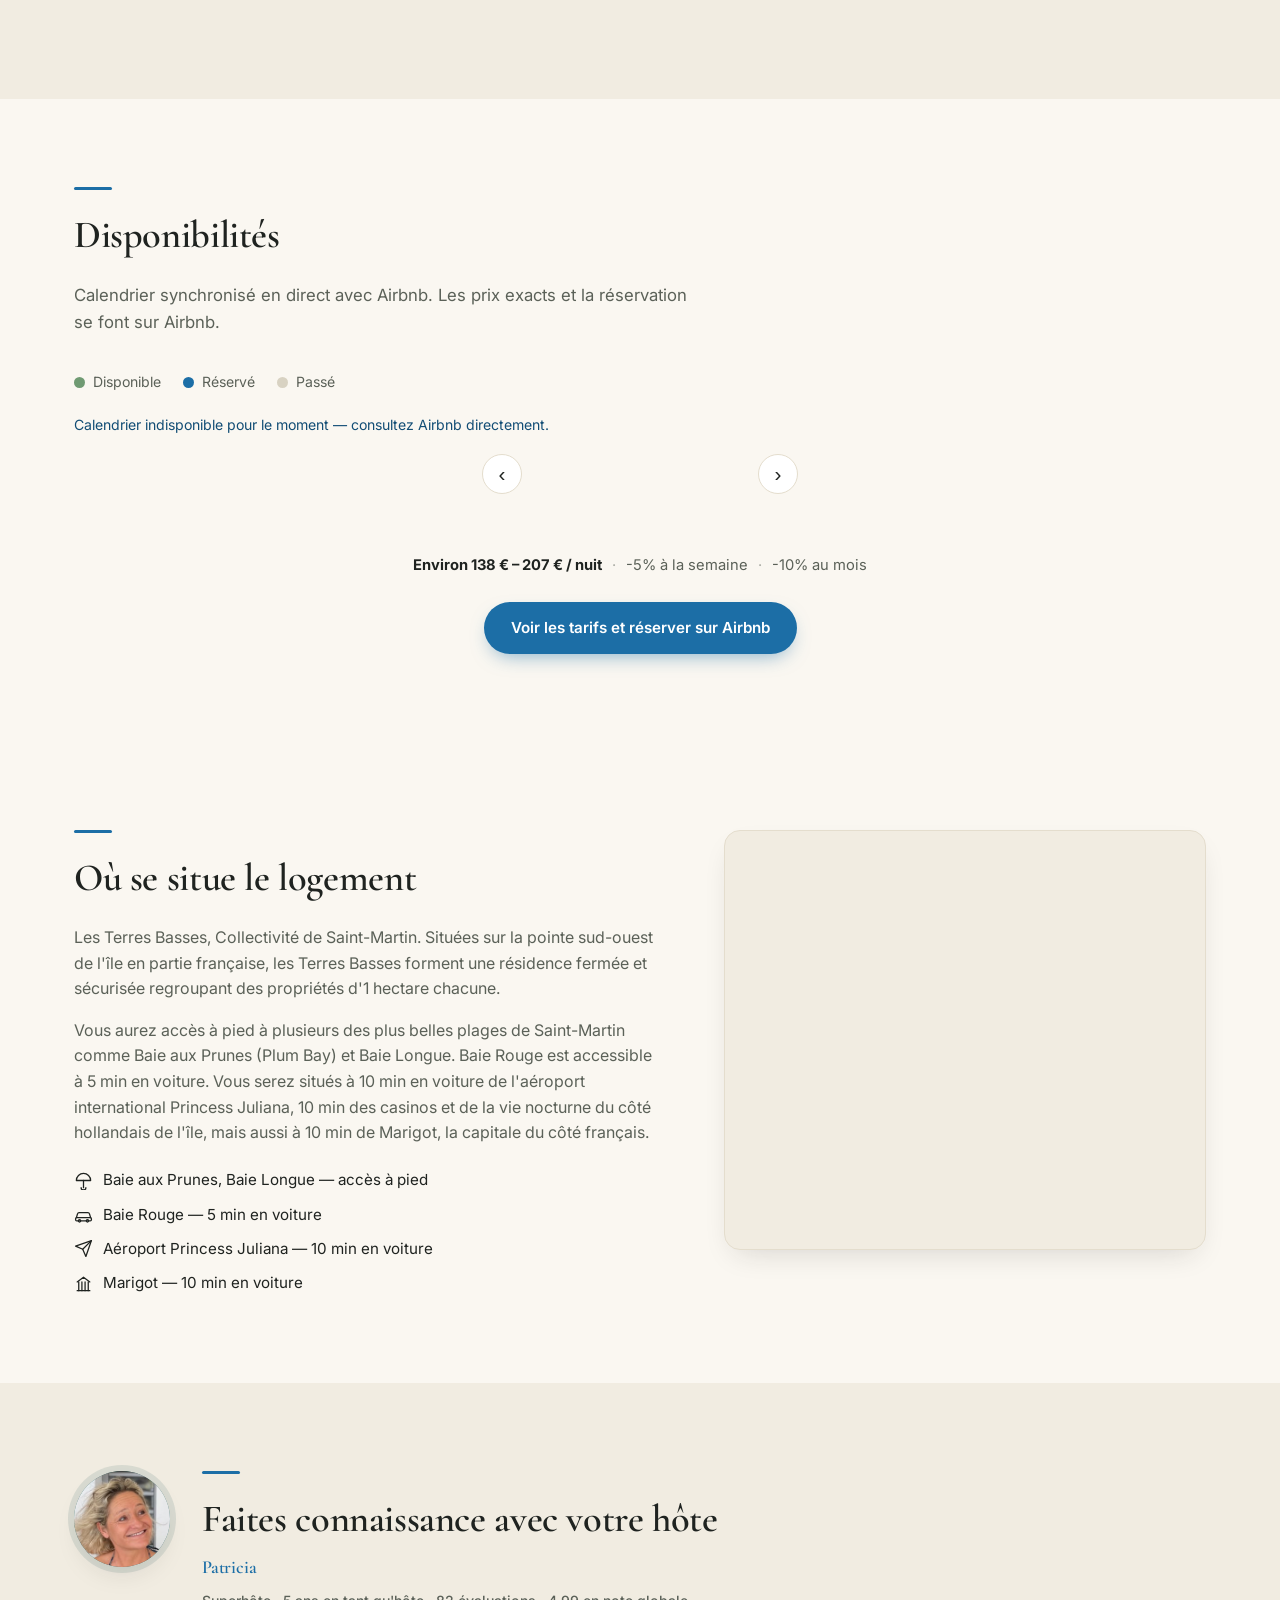
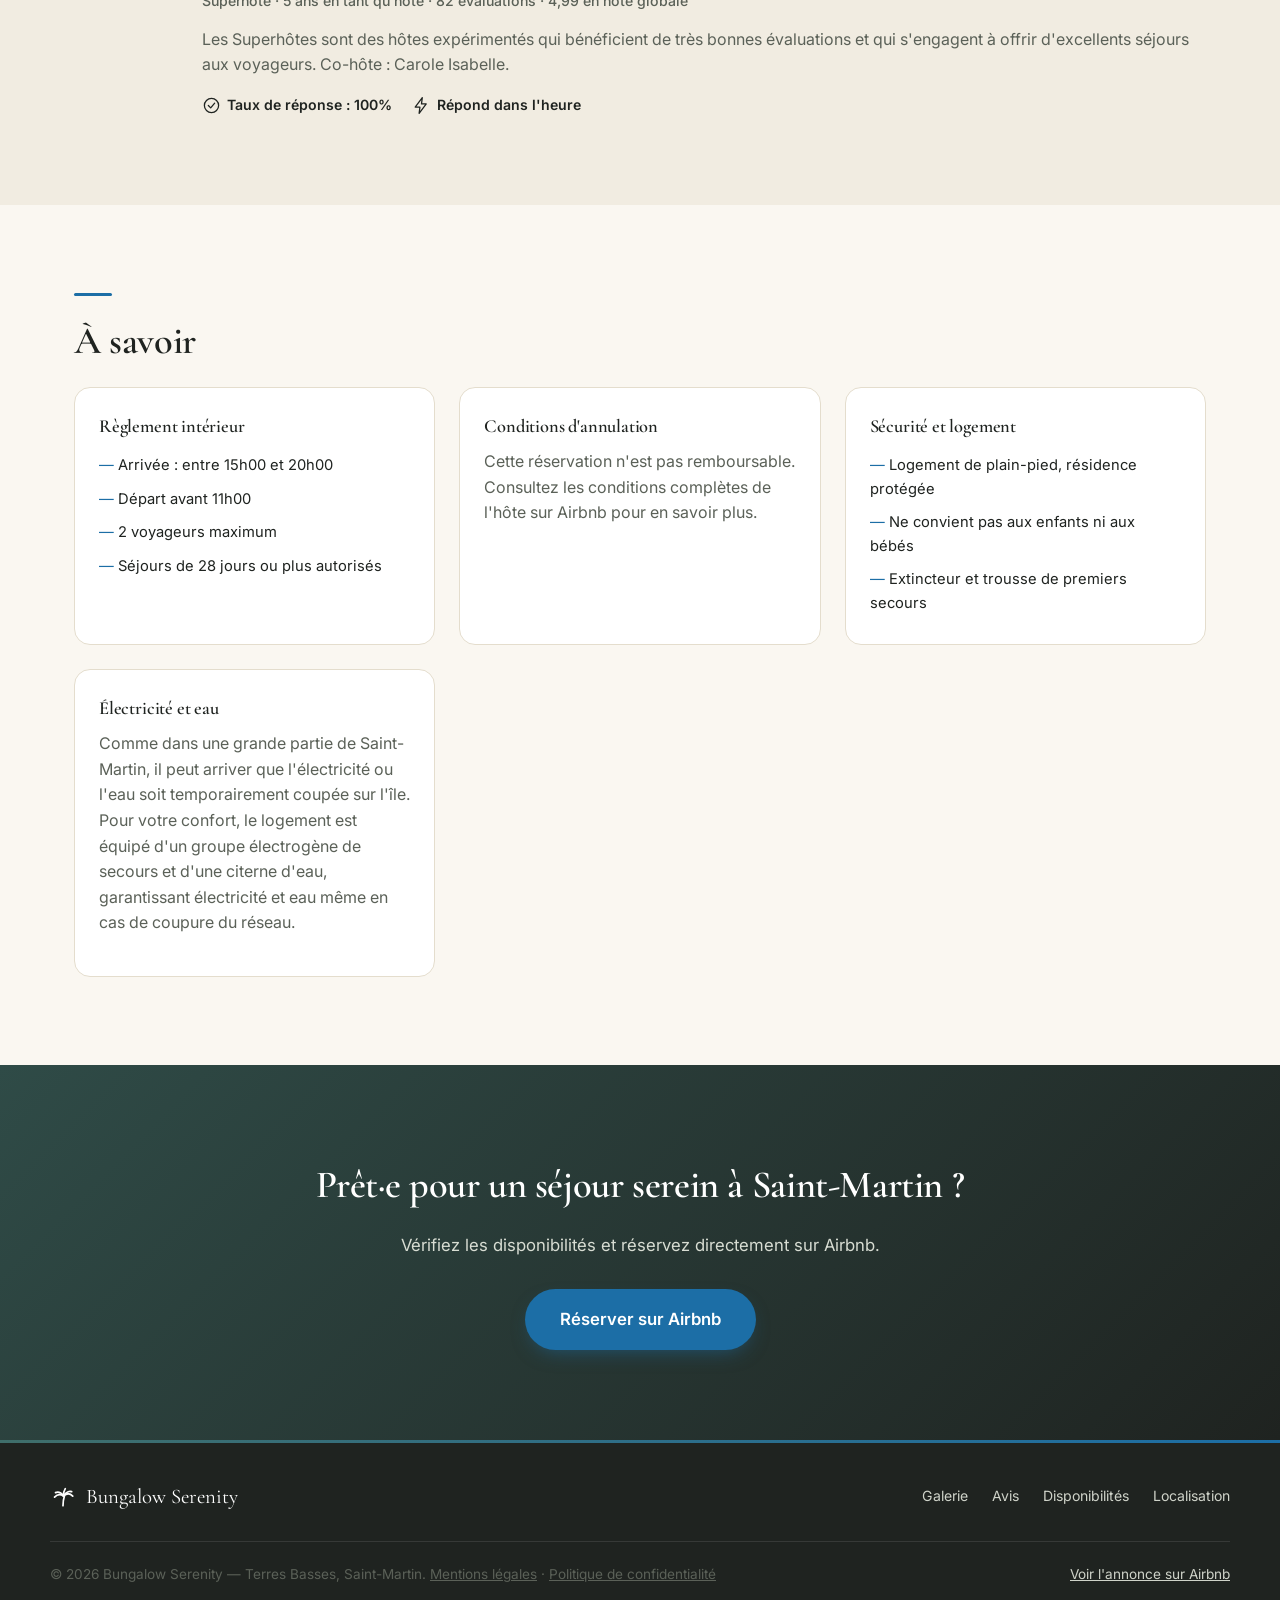
==== commit ea438bff: "Add files via upload" ====
--- a/index.html
+++ b/index.html
@@ -83,6 +83,7 @@
       <a href="#disponibilites" data-fr="Disponibilités" data-en="Availability">Disponibilités</a>
       <a href="#localisation" data-fr="Localisation" data-en="Location">Localisation</a>
       <a href="#hote" data-fr="Hôte" data-en="Host">Hôte</a>
+      <a class="btn btn-primary main-nav-cta" id="cta-header-mobile" href="#" target="_blank" rel="noopener" data-fr="Réserver" data-en="Book now">Réserver</a>
     </nav>
     <div class="header-actions">
       <button id="lang-toggle" class="lang-toggle" aria-label="Switch language" type="button">
--- a/css/style.css
+++ b/css/style.css
@@ -424,13 +424,32 @@
 /* RESPONSIVE NAV */
 @media (max-width: 860px) {
   .main-nav {
-    position: fixed; top: 84px; left: 50%; transform: translateX(-50%) translateY(-12px); width: min(94%, 1140px);
-    background: rgba(250, 247, 241, 0.96); backdrop-filter: blur(16px);
-    flex-direction: column; align-items: flex-start; padding: 16px 22px; gap: 14px;
-    border: 1px solid var(--line); border-radius: 20px; box-shadow: 0 14px 34px -14px rgba(31, 35, 32, 0.35);
-    opacity: 0; visibility: hidden; pointer-events: none; transition: opacity 0.2s ease, transform 0.2s ease, visibility 0.2s;
+    position: fixed; top: 84px; left: 50%; transform: translateX(-50%) translateY(-10px);
+    /* vw, not %: .main-nav sits inside .site-header, which has a transform — a transformed
+       ancestor becomes the containing block for fixed descendants, so a %-width here would
+       resolve against the (narrower) header box instead of the viewport. vw is immune to that. */
+    width: min(94vw, 1140px);
+    background: rgba(250, 247, 241, 0.98); backdrop-filter: blur(20px) saturate(1.4); -webkit-backdrop-filter: blur(20px) saturate(1.4);
+    flex-direction: column; align-items: stretch; padding: 10px; gap: 2px;
+    border: 1px solid rgba(255,255,255,0.6); border-radius: 26px;
+    box-shadow: 0 14px 34px -14px rgba(31, 35, 32, 0.35), 0 1px 0 rgba(255,255,255,0.6) inset;
+    opacity: 0; visibility: hidden; pointer-events: none;
+    transition: opacity 0.25s var(--ease), transform 0.25s var(--ease), visibility 0.25s;
   }
   .main-nav.open { opacity: 1; visibility: visible; pointer-events: auto; transform: translateX(-50%) translateY(0); }
+  .main-nav a {
+    display: flex; align-items: center; justify-content: space-between; gap: 10px;
+    padding: 14px 16px; border-radius: 16px; font-size: 0.98rem; font-weight: 600; color: var(--ink);
+    transition: background 0.18s var(--ease), color 0.18s var(--ease);
+  }
+  .main-nav a:not(.btn)::after {
+    content: "\2192"; color: var(--accent); opacity: 0; font-size: 0.95rem;
+    transform: translateX(-4px); transition: opacity 0.18s var(--ease), transform 0.18s var(--ease);
+  }
+  .main-nav a:not(.btn):hover, .main-nav a:not(.btn):active { background: var(--accent-soft); color: var(--accent-dark); }
+  .main-nav a:not(.btn):hover::after, .main-nav a:not(.btn):active::after { opacity: 1; transform: translateX(0); }
+  .main-nav a:not(.btn):not(:last-of-type) { border-bottom: 1px solid var(--line); border-radius: 16px; }
+  .main-nav .main-nav-cta { margin-top: 6px; justify-content: center; }
   .nav-toggle { display: flex; }
   #cta-header { display: none; }
 }
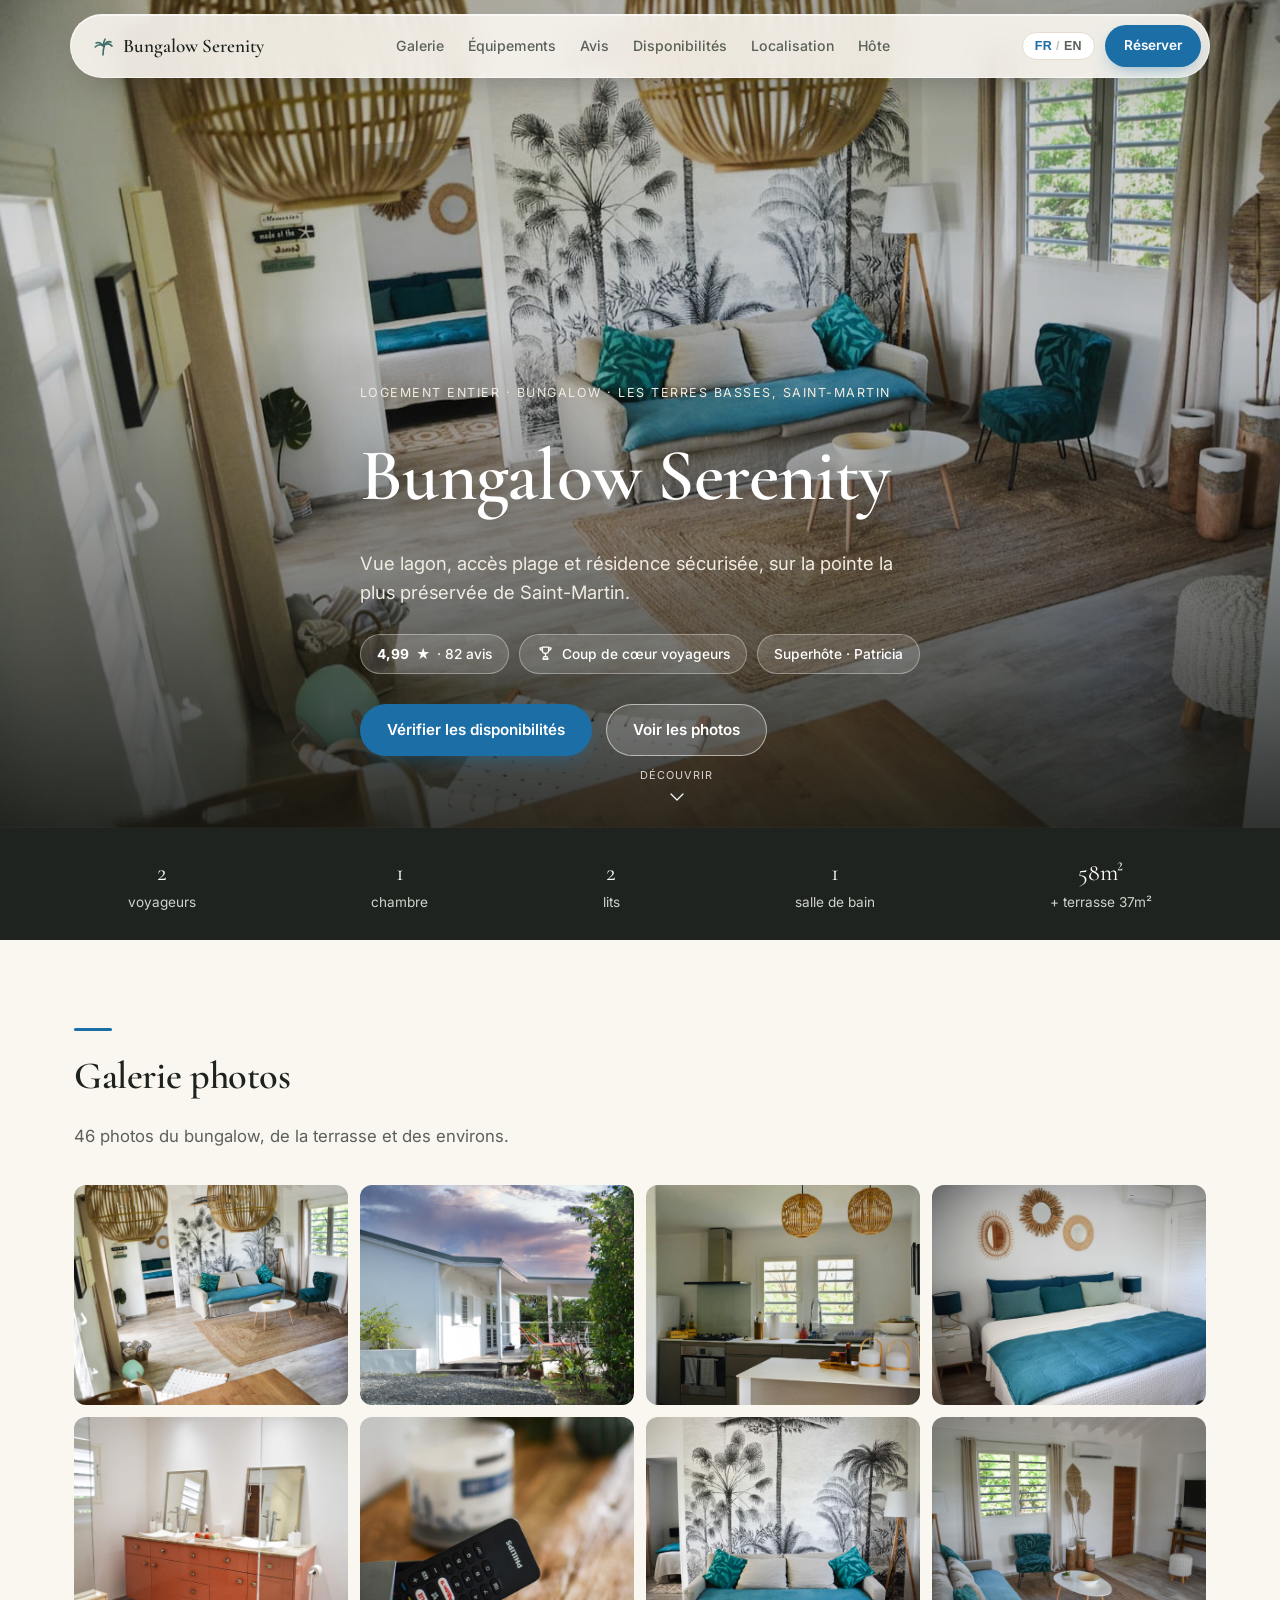
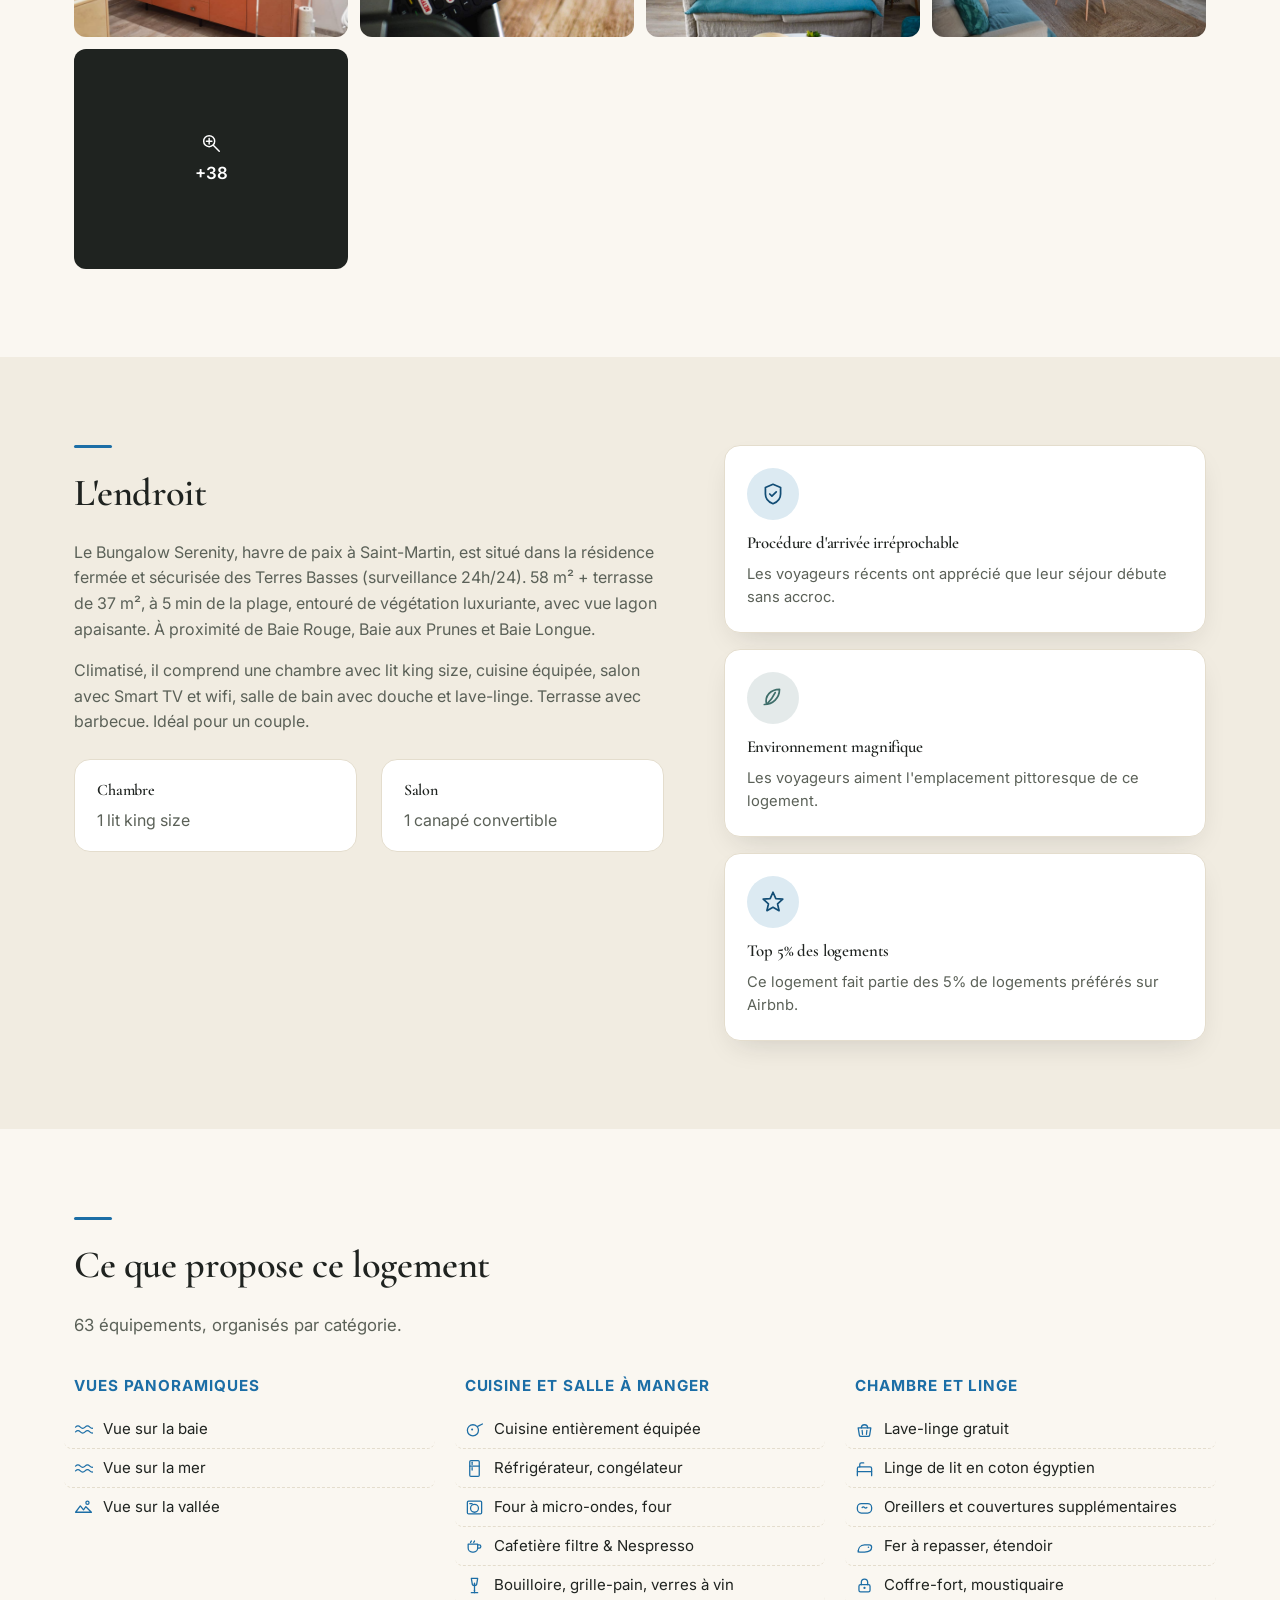
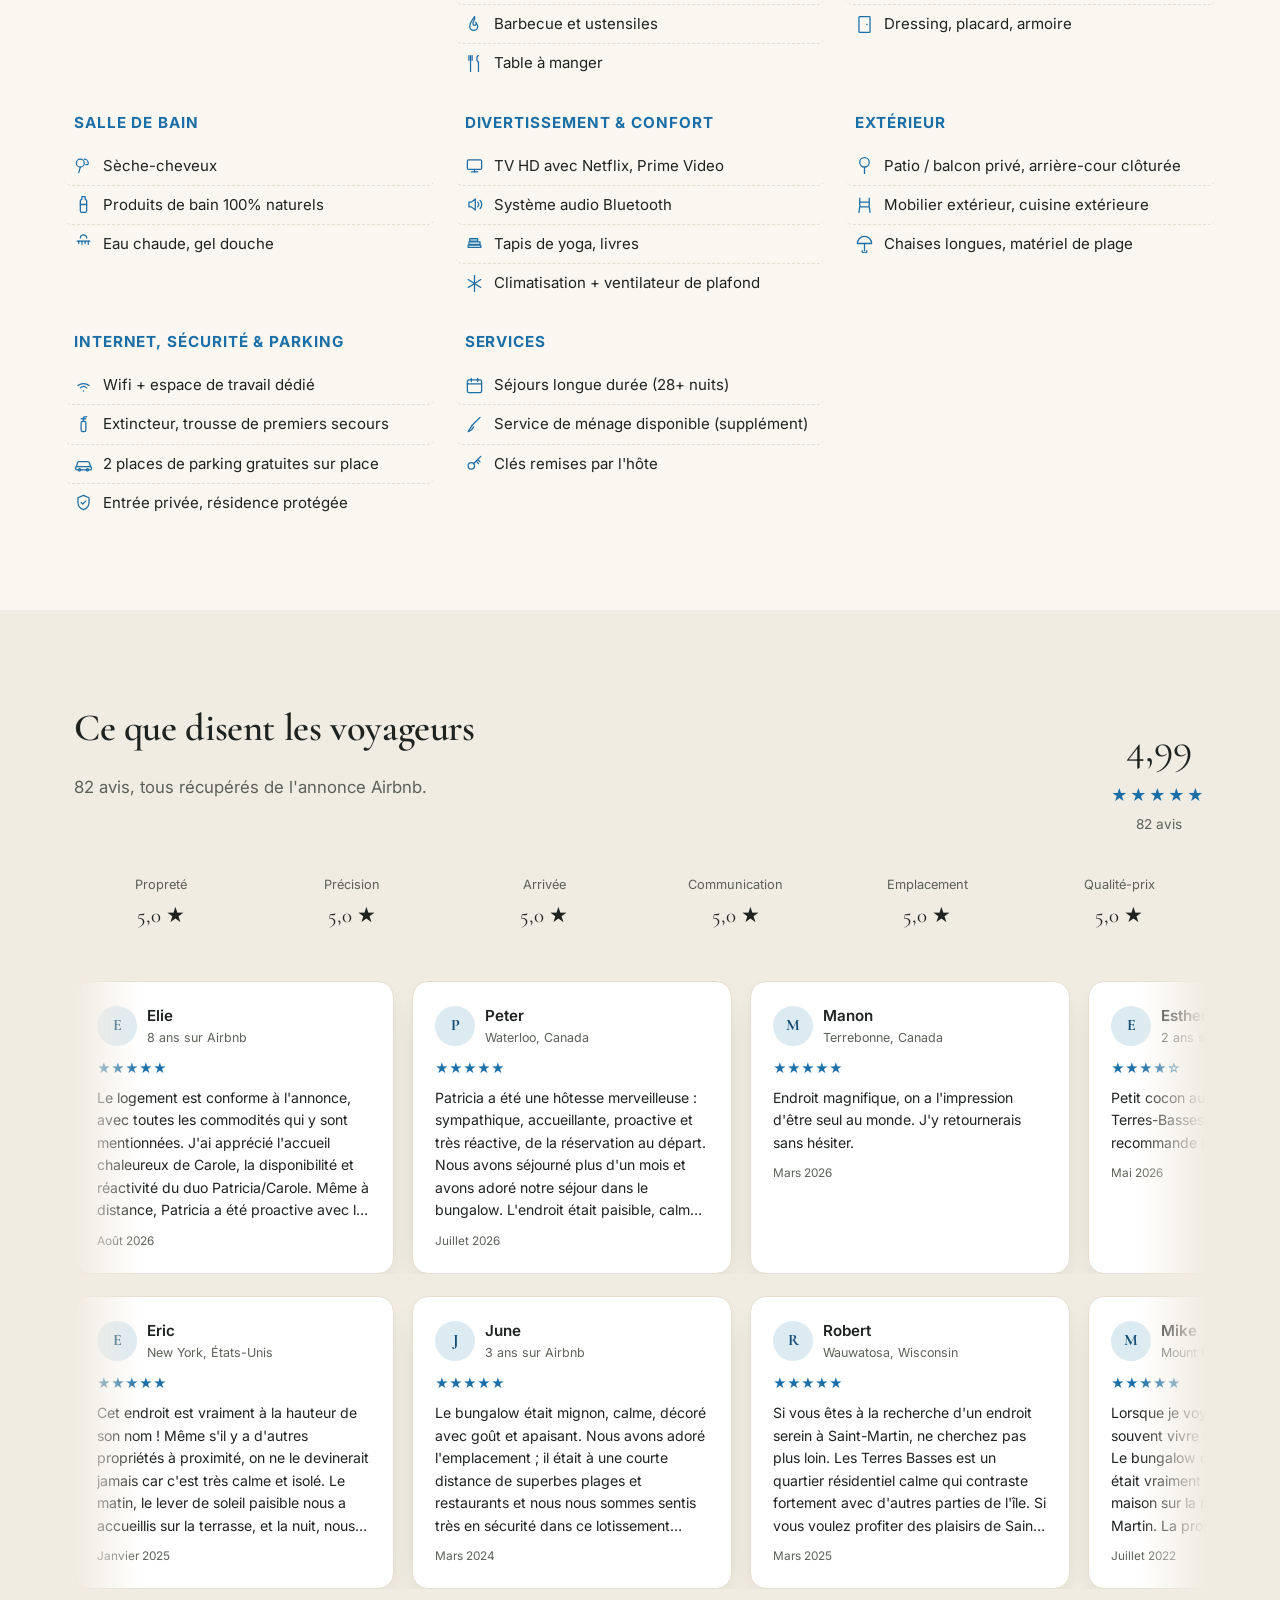
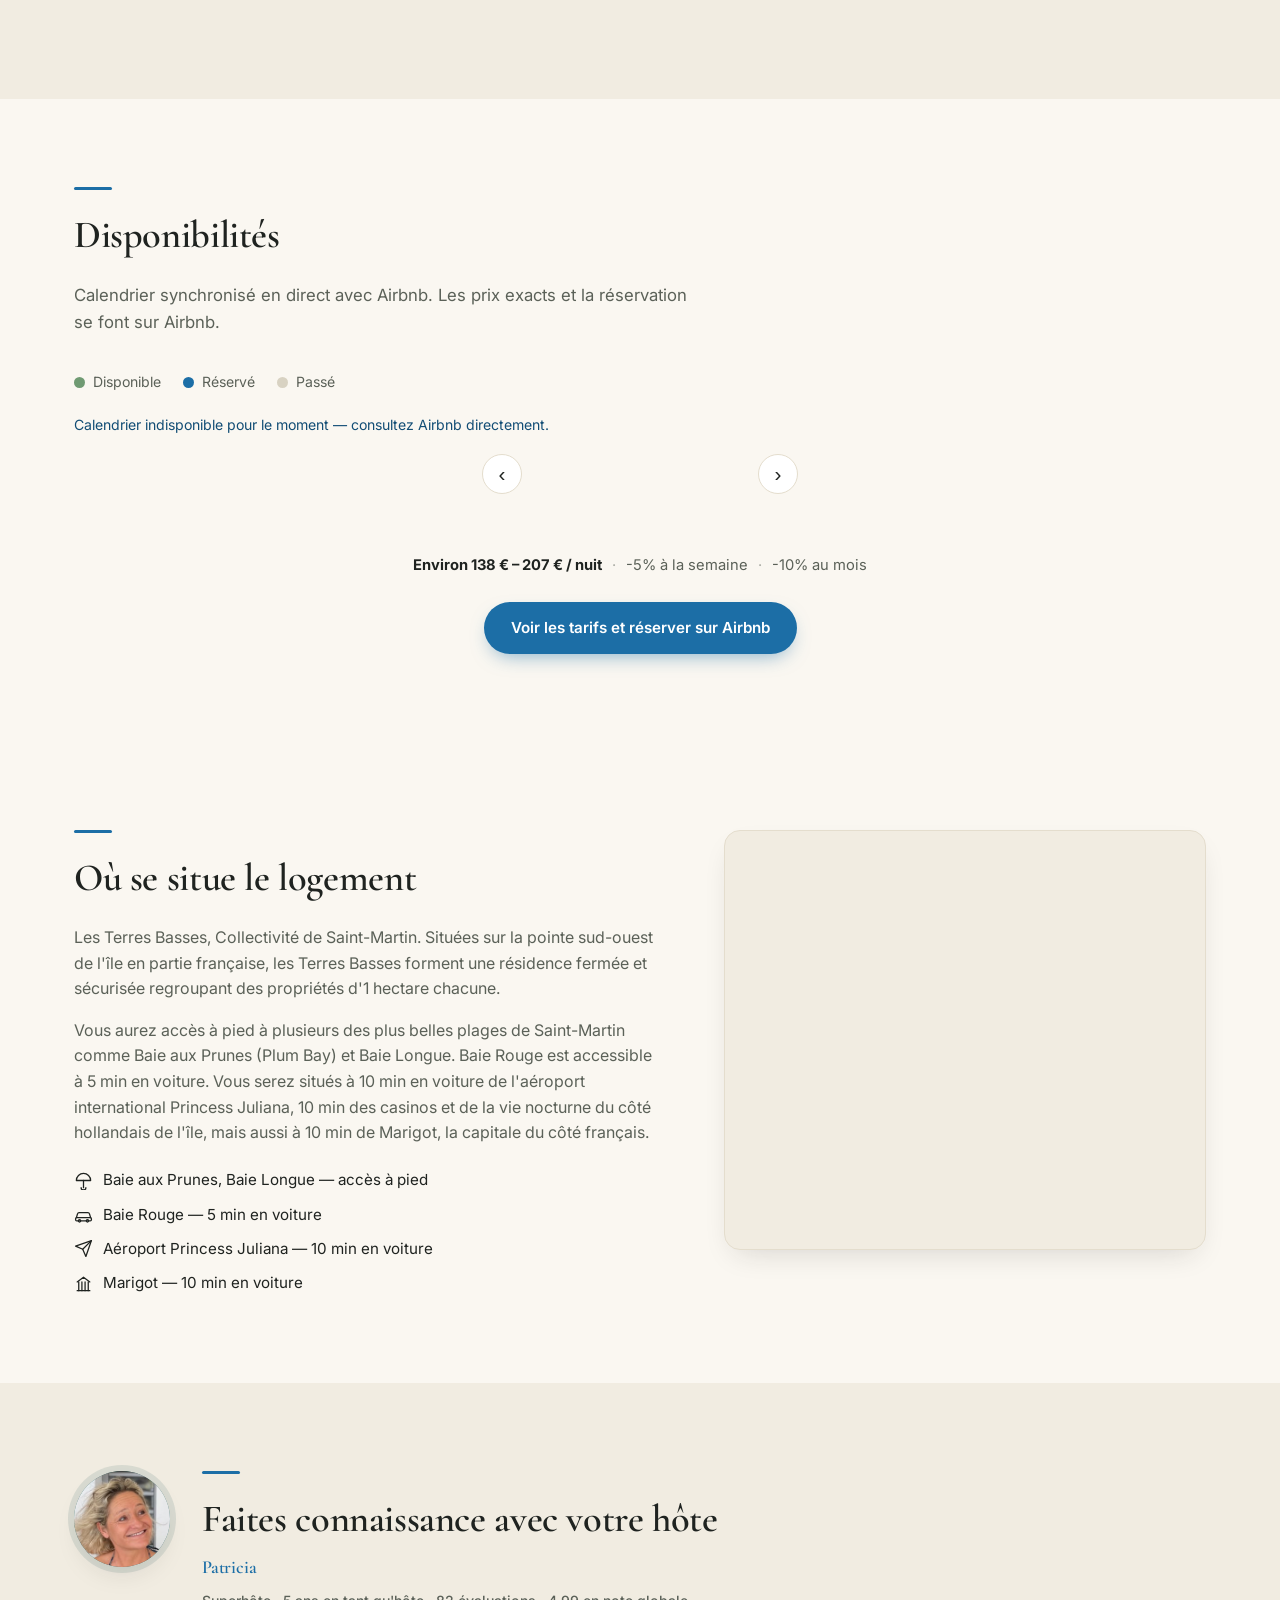
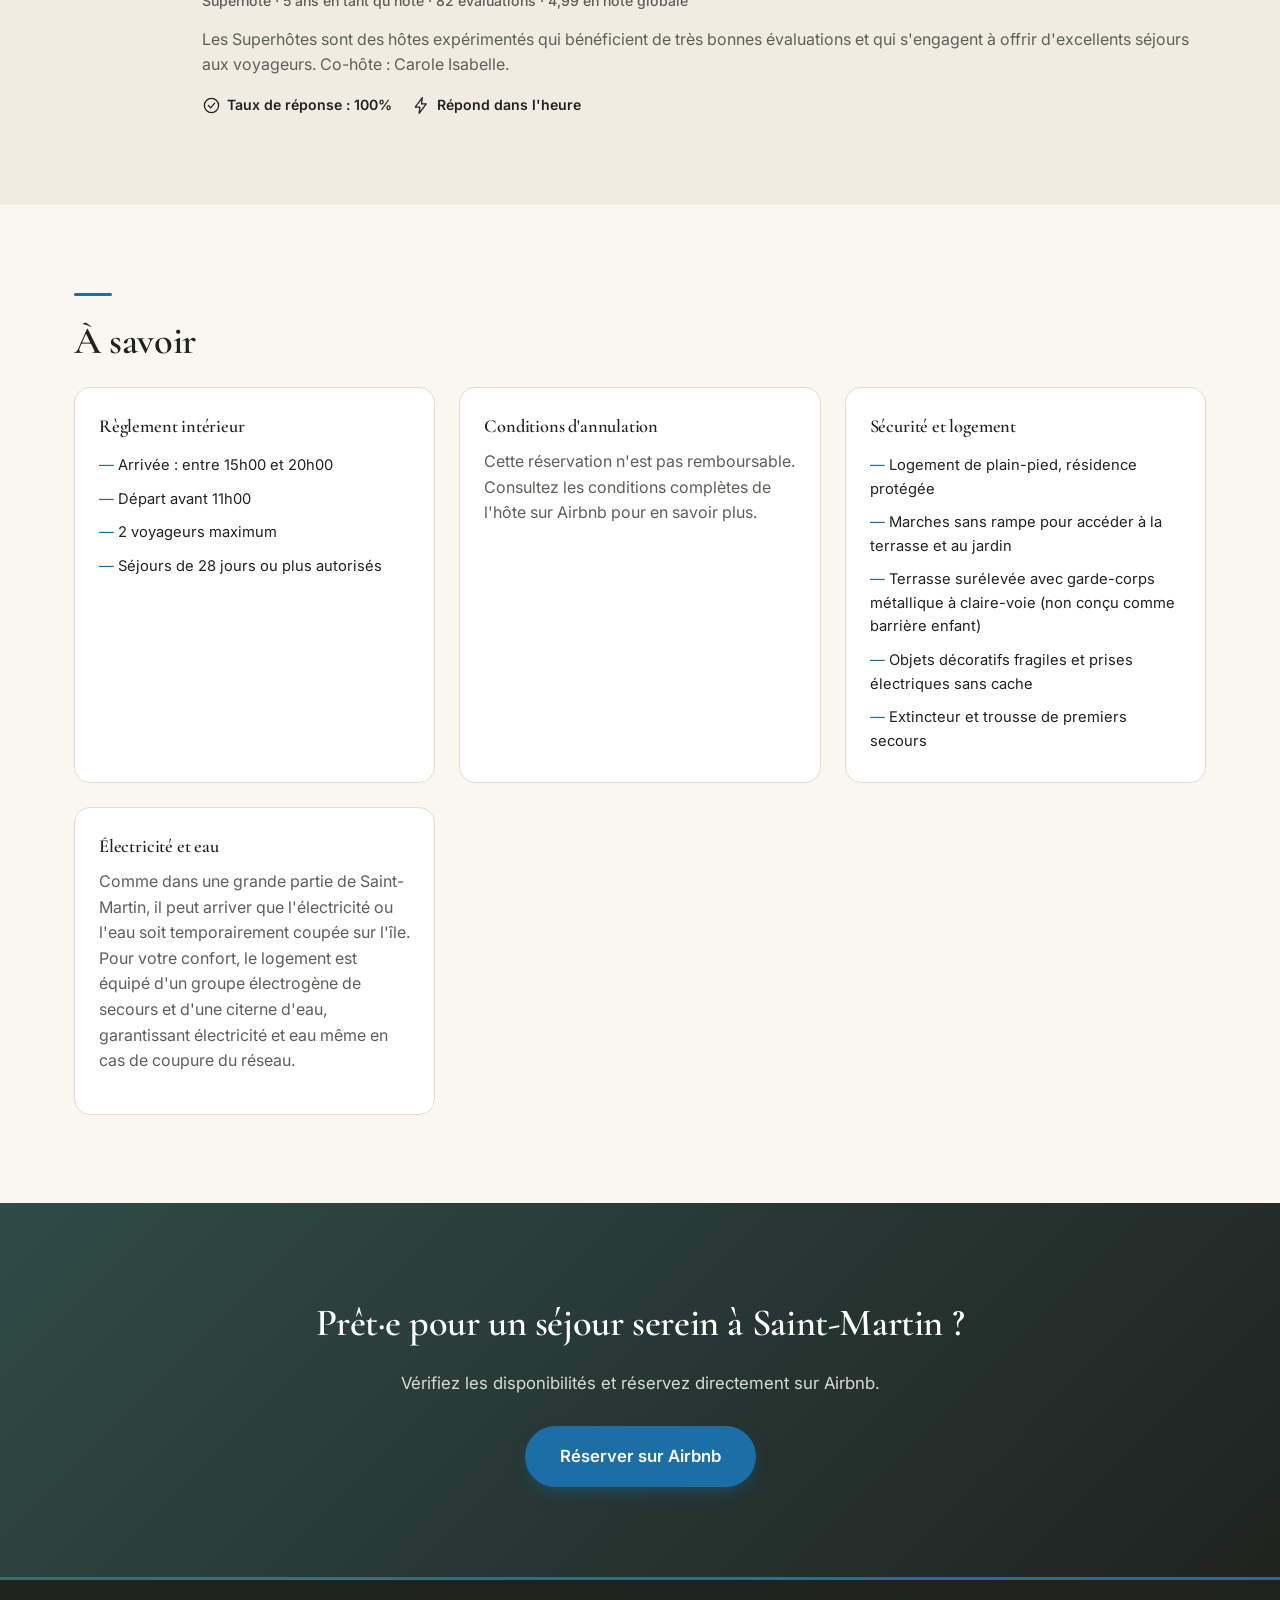
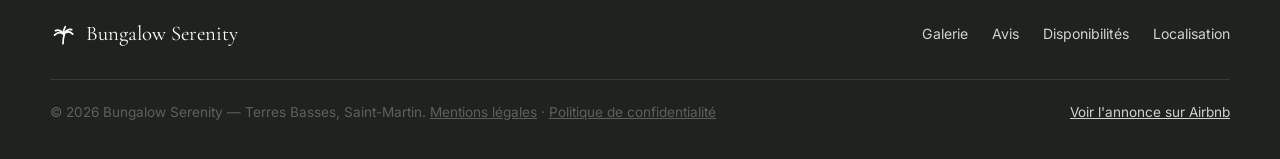
==== commit fb4318fd: "Add files via upload" ====
--- a/index.html
+++ b/index.html
@@ -318,7 +318,9 @@
           <h3 data-fr="Sécurité et logement" data-en="Safety & property">Sécurité et logement</h3>
           <ul>
             <li data-fr="Logement de plain-pied, résidence protégée" data-en="Ground-floor home, gated residence">Logement de plain-pied, résidence protégée</li>
-            <li data-fr="Ne convient pas aux enfants ni aux bébés" data-en="Not suitable for children or infants">Ne convient pas aux enfants ni aux bébés</li>
+            <li data-fr="Marches sans rampe pour accéder à la terrasse et au jardin" data-en="Steps without handrails leading to the terrace and garden">Marches sans rampe pour accéder à la terrasse et au jardin</li>
+            <li data-fr="Terrasse surélevée avec garde-corps métallique à claire-voie (non conçu comme barrière enfant)" data-en="Raised terrace with an open-slat metal railing (not designed as a child safety barrier)">Terrasse surélevée avec garde-corps métallique à claire-voie (non conçu comme barrière enfant)</li>
+            <li data-fr="Objets décoratifs fragiles et prises électriques sans cache" data-en="Fragile decorative objects and electrical outlets without child-safety covers">Objets décoratifs fragiles et prises électriques sans cache</li>
             <li data-fr="Extincteur et trousse de premiers secours" data-en="Fire extinguisher and first aid kit">Extincteur et trousse de premiers secours</li>
           </ul>
         </div>
--- a/css/style.css
+++ b/css/style.css
@@ -84,6 +84,7 @@
 .brand-name { overflow: hidden; text-overflow: ellipsis; white-space: nowrap; min-width: 0; }
 .brand-mark { width: 24px; height: 24px; color: var(--lagoon); flex-shrink: 0; }
 .main-nav { display: flex; gap: 24px; }
+.main-nav-cta { display: none; }
 .main-nav a { font-size: 0.88rem; font-weight: 500; color: var(--ink-soft); }
 .main-nav a:hover { color: var(--accent); }
 .header-actions { display: flex; align-items: center; gap: 10px; flex-shrink: 0; }
@@ -449,7 +450,7 @@
   .main-nav a:not(.btn):hover, .main-nav a:not(.btn):active { background: var(--accent-soft); color: var(--accent-dark); }
   .main-nav a:not(.btn):hover::after, .main-nav a:not(.btn):active::after { opacity: 1; transform: translateX(0); }
   .main-nav a:not(.btn):not(:last-of-type) { border-bottom: 1px solid var(--line); border-radius: 16px; }
-  .main-nav .main-nav-cta { margin-top: 6px; justify-content: center; }
+  .main-nav .main-nav-cta { display: flex; margin-top: 6px; justify-content: center; }
   .nav-toggle { display: flex; }
   #cta-header { display: none; }
 }
